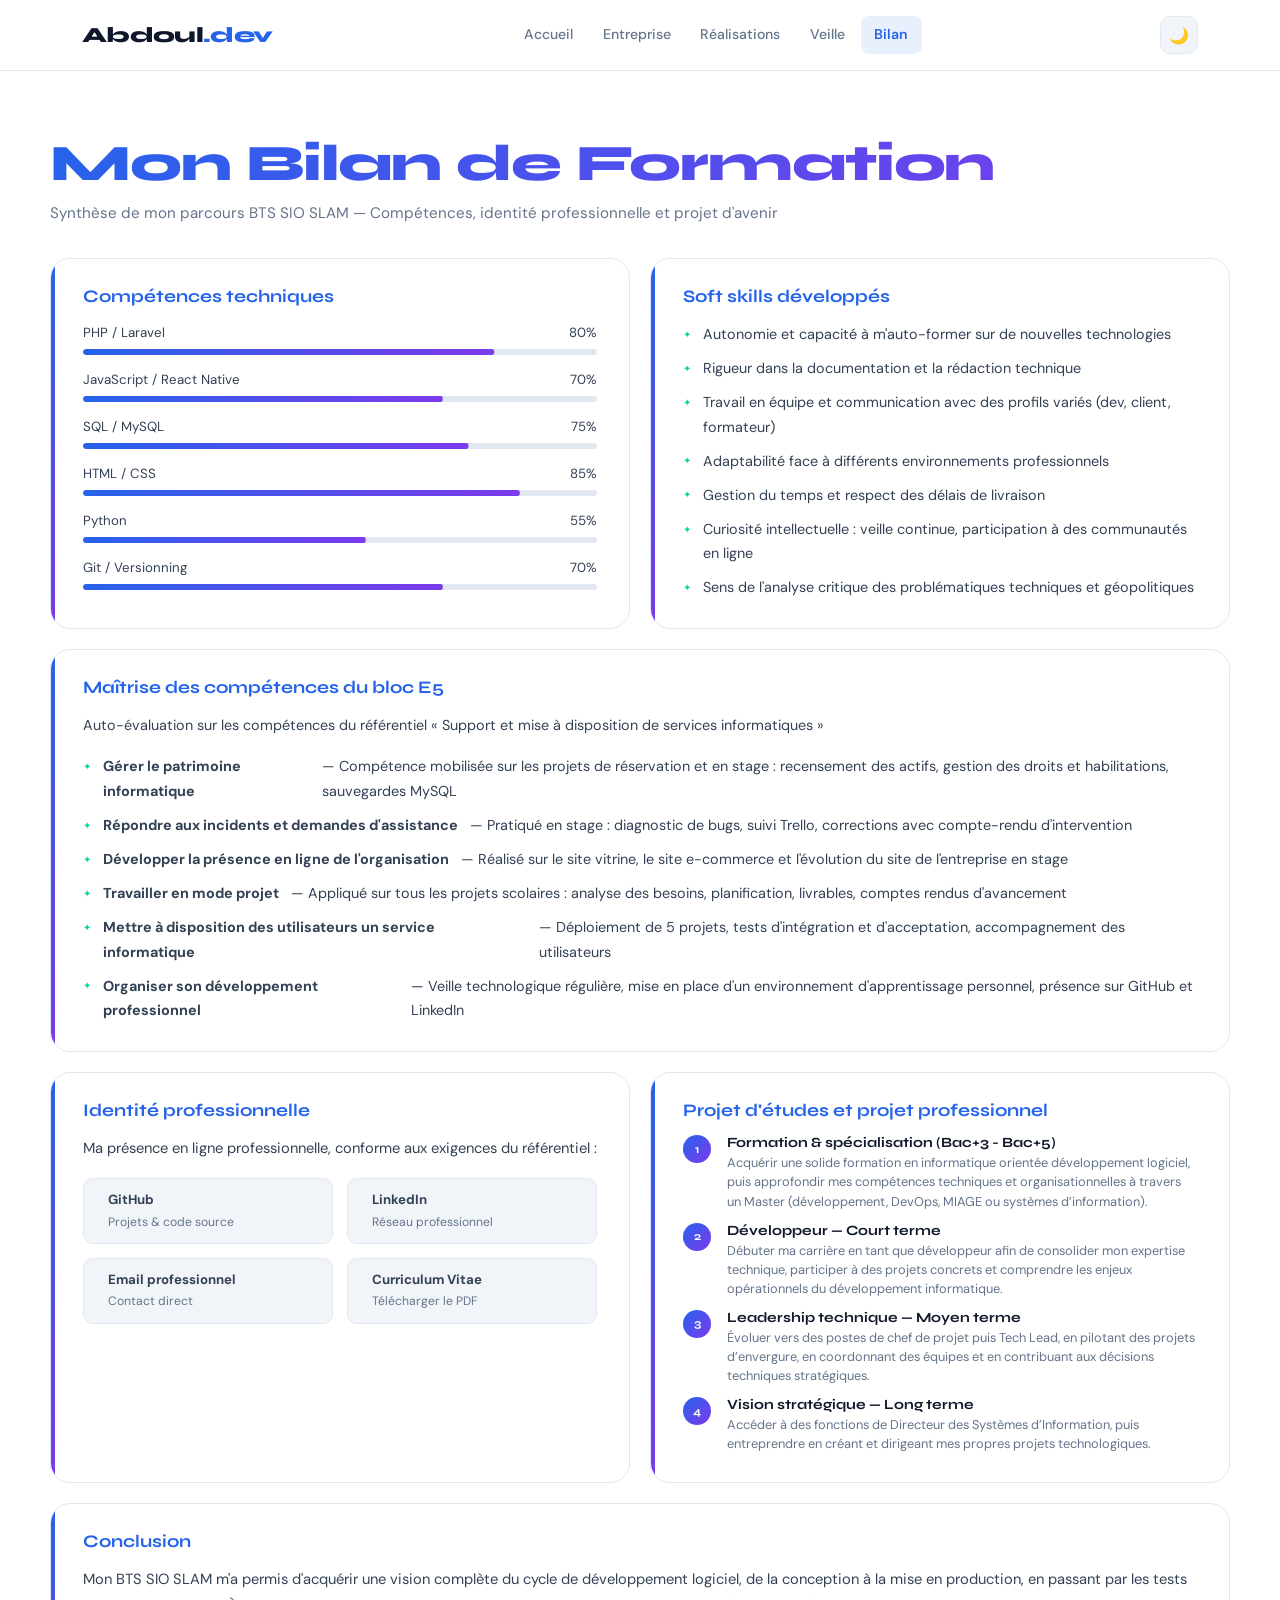
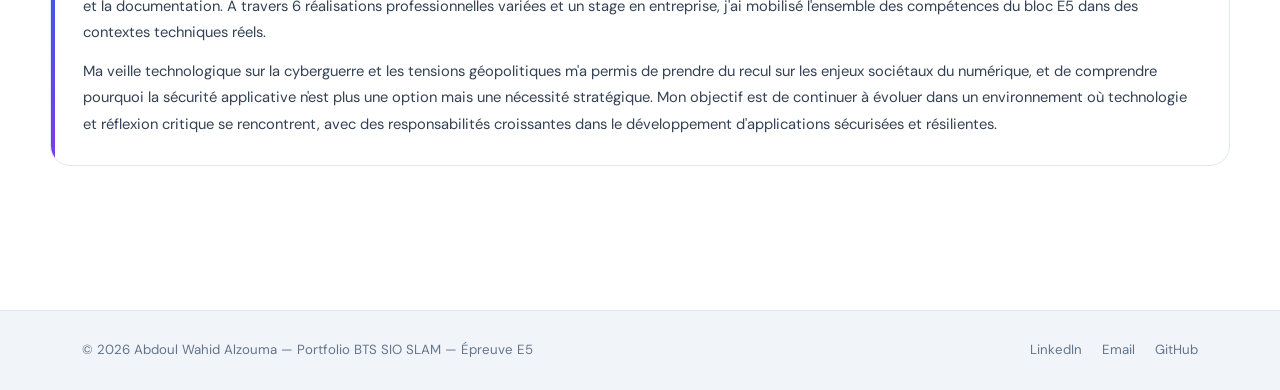
==== Bilan.html @ f98d8519 "ajout de l'index html" ====
<!DOCTYPE html>
<html lang="fr">
<head>
    <meta charset="UTF-8">
    <meta name="viewport" content="width=device-width, initial-scale=1.0">
    <title>Bilan — Portfolio BTS SIO SLAM</title>
    <link rel="stylesheet" href="style.css">
</head>
<body>
    <header class="navbar">
        <div class="container nav-inner">
            <a href="index.html" class="logo">Abdoul<span class="accent">.dev</span></a>
            <nav class="nav-links">
                <a href="index.html">Accueil</a>
                <a href="Entreprise.html">Entreprise</a>
                <a href="Réalisations.html">Réalisations</a>
                <a href="Veille.html">Veille</a>
                <a href="Bilan.html" class="active">Bilan</a>
            </nav>
            <div class="nav-right">
                <button class="mobile-menu-btn" aria-label="Menu" aria-expanded="false">☰</button>
                <button class="btn-icon" title="Basculer thème">🌙</button>
            </div>
        </div>
    </header>

    <main class="container bilan">
        <h1>Mon Bilan de Formation</h1>
        <p class="muted">Synthèse de mon parcours BTS SIO SLAM — Compétences, identité professionnelle et projet d'avenir</p>

        <div class="bilan-grid">

            <!-- Compétences techniques -->
            <div class="bilan-section">
                <h2>Compétences techniques</h2>
                <div class="skill-bars">
                    <div class="skill-item">
                        <div class="skill-label"><span>PHP / Laravel</span><span>80%</span></div>
                        <div class="skill-bar-track"><div class="skill-bar-fill" style="--target: 0.80"></div></div>
                    </div>
                    <div class="skill-item">
                        <div class="skill-label"><span>JavaScript / React Native</span><span>70%</span></div>
                        <div class="skill-bar-track"><div class="skill-bar-fill" style="--target: 0.70"></div></div>
                    </div>
                    <div class="skill-item">
                        <div class="skill-label"><span>SQL / MySQL</span><span>75%</span></div>
                        <div class="skill-bar-track"><div class="skill-bar-fill" style="--target: 0.75"></div></div>
                    </div>
                    <div class="skill-item">
                        <div class="skill-label"><span>HTML / CSS</span><span>85%</span></div>
                        <div class="skill-bar-track"><div class="skill-bar-fill" style="--target: 0.85"></div></div>
                    </div>
                    <div class="skill-item">
                        <div class="skill-label"><span>Python</span><span>55%</span></div>
                        <div class="skill-bar-track"><div class="skill-bar-fill" style="--target: 0.55"></div></div>
                    </div>
                    <div class="skill-item">
                        <div class="skill-label"><span>Git / Versionning</span><span>70%</span></div>
                        <div class="skill-bar-track"><div class="skill-bar-fill" style="--target: 0.70"></div></div>
                    </div>
                </div>
            </div>

            <!-- Soft skills -->
            <div class="bilan-section">
                <h2>Soft skills développés</h2>
                <ul>
                    <li>Autonomie et capacité à m'auto-former sur de nouvelles technologies</li>
                    <li>Rigueur dans la documentation et la rédaction technique</li>
                    <li>Travail en équipe et communication avec des profils variés (dev, client, formateur)</li>
                    <li>Adaptabilité face à différents environnements professionnels</li>
                    <li>Gestion du temps et respect des délais de livraison</li>
                    <li>Curiosité intellectuelle : veille continue, participation à des communautés en ligne</li>
                    <li>Sens de l'analyse critique des problématiques techniques et géopolitiques</li>
                </ul>
            </div>

            <!-- Compétences du bloc E5 -->
            <div class="bilan-section full-width">
                <h2>Maîtrise des compétences du bloc E5</h2>
                <p style="margin-bottom:1rem; font-size:0.9rem; color:var(--text-mid);">Auto-évaluation sur les compétences du référentiel « Support et mise à disposition de services informatiques »</p>
                <ul>
                    <li><strong>Gérer le patrimoine informatique</strong> — Compétence mobilisée sur les projets de réservation et en stage : recensement des actifs, gestion des droits et habilitations, sauvegardes MySQL</li>
                    <li><strong>Répondre aux incidents et demandes d'assistance</strong> — Pratiqué en stage : diagnostic de bugs, suivi Trello, corrections avec compte-rendu d'intervention</li>
                    <li><strong>Développer la présence en ligne de l'organisation</strong> — Réalisé sur le site vitrine, le site e-commerce et l'évolution du site de l'entreprise en stage</li>
                    <li><strong>Travailler en mode projet</strong> — Appliqué sur tous les projets scolaires : analyse des besoins, planification, livrables, comptes rendus d'avancement</li>
                    <li><strong>Mettre à disposition des utilisateurs un service informatique</strong> — Déploiement de 5 projets, tests d'intégration et d'acceptation, accompagnement des utilisateurs</li>
                    <li><strong>Organiser son développement professionnel</strong> — Veille technologique régulière, mise en place d'un environnement d'apprentissage personnel, présence sur GitHub et LinkedIn</li>
                </ul>
            </div>

            <!-- Identité professionnelle -->
            <div class="bilan-section">
                <h2>Identité professionnelle</h2>
                <p style="margin-bottom: 1rem;">Ma présence en ligne professionnelle, conforme aux exigences du référentiel :</p>
                <div class="identity-grid">
                    <a href="https://github.com/zourkaleynialzouma09-code" target="_blank" class="identity-item">
                        <span class="identity-icon"></span>
                        <div>
                            <strong>GitHub</strong>
                            <div style="font-size:0.76rem; color:var(--text-light);">Projets & code source</div>
                        </div>
                    </a>
                    <a href="https://linkedin.com/in/alzouma-zourkaleyni-9886a1342" target="_blank" class="identity-item">
                        <span class="identity-icon"></span>
                        <div>
                            <strong>LinkedIn</strong>
                            <div style="font-size:0.76rem; color:var(--text-light);">Réseau professionnel</div>
                        </div>
                    </a>
                    <a href="mailto:zourkaleynialzouma09@gmail.com" class="identity-item">
                        <span class="identity-icon"></span>
                        <div>
                            <strong>Email professionnel</strong>
                            <div style="font-size:0.76rem; color:var(--text-light);">Contact direct</div>
                        </div>
                    </a>
                    <a href="images/CV_AbdoulWahid_Alzouma.pdf" target="_blank" class="identity-item">
                        <span class="identity-icon"></span>
                        <div>
                            <strong>Curriculum Vitae</strong>
                            <div style="font-size:0.76rem; color:var(--text-light);">Télécharger le PDF</div>
                        </div>
                    </a>
                </div>
            </div>

            <!-- Projet professionnel -->
            <div class="bilan-section">
                <h2>Projet d'études et projet professionnel</h2>
                <div class="objectifs-timeline">
                    <div class="objectif-item">
                        <div class="objectif-num">1</div>
                        <div class="objectif-content">
                            <h4>Formation & spécialisation (Bac+3 - Bac+5)</h4>
                            <p>Acquérir une solide formation en informatique orientée développement logiciel, puis approfondir mes compétences techniques et organisationnelles à travers un Master (développement, DevOps, MIAGE ou systèmes d’information).</p>
                        </div>
                    </div>
                    <div class="objectif-item">
                        <div class="objectif-num">2</div>
                        <div class="objectif-content">
                            <h4>Développeur — Court terme</h4>
                            <p>Débuter ma carrière en tant que développeur afin de consolider mon expertise technique, participer à des projets concrets et comprendre les enjeux opérationnels du développement informatique.</p>
                        </div>
                    </div>
                    <div class="objectif-item">
                        <div class="objectif-num">3</div>
                        <div class="objectif-content">
                            <h4>Leadership technique — Moyen terme</h4>
                            <p>Évoluer vers des postes de chef de projet puis Tech Lead, en pilotant des projets d’envergure, en coordonnant des équipes et en contribuant aux décisions techniques stratégiques.</p>
                        </div>
                    </div>
                    <div class="objectif-item">
                        <div class="objectif-num">4</div>
                        <div class="objectif-content">
                            <h4>Vision stratégique — Long terme</h4>
                            <p>Accéder à des fonctions de Directeur des Systèmes d’Information, puis entreprendre en créant et dirigeant mes propres projets technologiques.</p>
                        </div>
                    </div>
                </div>
            </div>

            <!-- Conclusion -->
            <div class="bilan-section full-width">
                <h2>Conclusion</h2>
                <p>Mon BTS SIO SLAM m'a permis d'acquérir une vision complète du cycle de développement logiciel, de la conception à la mise en production, en passant par les tests et la documentation. À travers 6 réalisations professionnelles variées et un stage en entreprise, j'ai mobilisé l'ensemble des compétences du bloc E5 dans des contextes techniques réels.</p>
                <p style="margin-top: 0.75rem;">Ma veille technologique sur la cyberguerre et les tensions géopolitiques m'a permis de prendre du recul sur les enjeux sociétaux du numérique, et de comprendre pourquoi la sécurité applicative n'est plus une option mais une nécessité stratégique. Mon objectif est de continuer à évoluer dans un environnement où technologie et réflexion critique se rencontrent, avec des responsabilités croissantes dans le développement d'applications sécurisées et résilientes.</p>
            </div>
        </div>
    </main>

    <footer class="site-footer">
        <div class="container footer-grid">
            <div>
                <p>© 2026 Abdoul Wahid Alzouma — Portfolio BTS SIO SLAM — Épreuve E5</p>
            </div>
            <div class="footer-links">
                <a href="https://linkedin.com/in/alzouma-zourkaleyni-9886a1342" target="_blank">LinkedIn</a>
                <a href="mailto:zourkaleynialzouma09@gmail.com">Email</a>
                <a href="https://github.com/zourkaleynialzouma09-code" target="_blank">GitHub</a>
            </div>
        </div>
    </footer>

    <script src="script.js"></script>
</body>
</html>
---- style.css ----
/* ===== IMPORT FONTS ===== */
@import url('https://fonts.googleapis.com/css2?family=Syne:wght@400;600;700;800&family=DM+Sans:ital,opsz,wght@0,9..40,300;0,9..40,400;0,9..40,500;0,9..40,600;1,9..40,300&display=swap');

/* ===== VARIABLES & RESET ===== */
:root {
  --primary-color: #2563eb;
  --primary-dark: #1d4ed8;
  --secondary-color: #7c3aed;
  --accent-color: #06d6a0;
  --accent-warm: #f59e0b;
  --text-dark: #0f172a;
  --text-mid: #334155;
  --text-light: #64748b;
  --bg-white: #ffffff;
  --bg-light: #f8fafc;
  --surface-light: #f1f5f9;
  --surface-mid: #e2e8f0;
  --shadow: 0 4px 6px -1px rgba(0,0,0,0.08), 0 2px 4px -2px rgba(0,0,0,0.05);
  --shadow-lg: 0 20px 40px -8px rgba(0,0,0,0.12);
  --shadow-xl: 0 32px 60px -12px rgba(0,0,0,0.18);
  --radius: 12px;
  --radius-lg: 20px;
  --transition: all 0.35s cubic-bezier(0.4, 0, 0.2, 1);
  --font-display: 'Syne', sans-serif;
  --font-body: 'DM Sans', sans-serif;
}

[data-theme="dark"] {
  --primary-color: #60a5fa;
  --primary-dark: #3b82f6;
  --secondary-color: #a78bfa;
  --accent-color: #34d399;
  --accent-warm: #fbbf24;
  --text-dark: #f1f5f9;
  --text-mid: #cbd5e1;
  --text-light: #94a3b8;
  --bg-white: #080f1e;
  --bg-light: #0f172a;
  --surface-light: #1e293b;
  --surface-mid: #263348;
}

*, *::before, *::after { margin: 0; padding: 0; box-sizing: border-box; }
html { scroll-behavior: smooth; }

body {
  font-family: var(--font-body);
  line-height: 1.7;
  color: var(--text-dark);
  background-color: var(--bg-white);
  transition: background-color 0.4s ease, color 0.4s ease;
  overflow-x: hidden;
}

.container { max-width: 1180px; margin: 0 auto; padding: 0 2rem; }

/* ===== TYPOGRAPHY ===== */
h1, h2, h3, h4, h5, h6 {
  font-family: var(--font-display);
  font-weight: 700;
  line-height: 1.15;
  margin-bottom: 1rem;
  color: var(--text-dark);
}

h1 {
  font-size: clamp(2rem, 5vw, 3.2rem);
  font-weight: 800;
  background: linear-gradient(135deg, var(--primary-color) 0%, var(--secondary-color) 100%);
  -webkit-background-clip: text;
  -webkit-text-fill-color: transparent;
  background-clip: text;
  letter-spacing: -0.02em;
}

h2 { font-size: clamp(1.4rem, 3vw, 1.9rem); color: var(--text-dark); font-weight: 700; }
h3 { font-size: 1.2rem; font-weight: 600; }

.lead { font-size: 1.05rem; color: var(--text-mid); line-height: 1.8; font-weight: 300; }
.muted { color: var(--text-light); font-size: 0.95rem; }

/* ===== NAVIGATION ===== */
.navbar {
  border-bottom: 1px solid var(--surface-mid);
  position: sticky;
  top: 0;
  z-index: 1000;
  backdrop-filter: blur(14px);
  -webkit-backdrop-filter: blur(14px);
  background-color: rgba(255,255,255,0.88);
  transition: background-color 0.4s ease;
}

[data-theme="dark"] .navbar { background-color: rgba(8,15,30,0.9); }

.nav-inner {
  display: flex;
  justify-content: space-between;
  align-items: center;
  padding: 1rem 2rem;
  gap: 1.5rem;
}

.logo {
  font-family: var(--font-display);
  font-size: 1.35rem;
  font-weight: 800;
  text-decoration: none;
  color: var(--text-dark);
  letter-spacing: -0.03em;
  white-space: nowrap;
  flex-shrink: 0;
}
.logo .accent { color: var(--primary-color); }

.nav-links { display: flex; gap: 0.15rem; align-items: center; }

.nav-links a {
  text-decoration: none;
  color: var(--text-light);
  font-weight: 500;
  font-size: 0.88rem;
  padding: 0.45rem 0.85rem;
  border-radius: 8px;
  transition: var(--transition);
  white-space: nowrap;
}
.nav-links a:hover { color: var(--primary-color); background: var(--surface-light); }
.nav-links a.active {
  color: var(--primary-color);
  background: color-mix(in srgb, var(--primary-color) 10%, transparent);
  font-weight: 600;
}

.nav-right { display: flex; align-items: center; gap: 0.5rem; flex-shrink: 0; }

.btn-icon {
  background: var(--surface-light);
  border: 1px solid var(--surface-mid);
  border-radius: 10px;
  width: 38px; height: 38px;
  cursor: pointer;
  font-size: 1rem;
  transition: var(--transition);
  display: flex; align-items: center; justify-content: center;
}
.btn-icon:hover { background: var(--primary-color); border-color: var(--primary-color); transform: scale(1.05); }

.mobile-menu-btn {
  display: none;
  background: var(--surface-light);
  border: 1px solid var(--surface-mid);
  border-radius: 8px;
  width: 38px; height: 38px;
  cursor: pointer;
  font-size: 1.1rem;
  align-items: center; justify-content: center;
  transition: var(--transition);
}
.mobile-menu-btn:hover { background: var(--primary-color); color: white; border-color: var(--primary-color); }

/* ===== BUTTONS ===== */
.btn {
  display: inline-flex;
  align-items: center;
  gap: 0.5rem;
  padding: 0.7rem 1.5rem;
  border-radius: var(--radius);
  text-decoration: none;
  font-family: var(--font-display);
  font-weight: 600;
  font-size: 0.88rem;
  transition: var(--transition);
  border: 2px solid transparent;
  letter-spacing: 0.01em;
  position: relative;
  overflow: hidden;
}
.btn::before {
  content: '';
  position: absolute;
  top: 0; left: -100%;
  width: 100%; height: 100%;
  background: linear-gradient(90deg, transparent, rgba(255,255,255,0.15), transparent);
  transition: left 0.5s ease;
}
.btn:hover::before { left: 100%; }

.btn-primary {
  background: linear-gradient(135deg, var(--primary-color), var(--secondary-color));
  color: white;
  box-shadow: 0 4px 15px -3px color-mix(in srgb, var(--primary-color) 40%, transparent);
}
.btn-primary:hover { transform: translateY(-2px); box-shadow: 0 8px 25px -5px color-mix(in srgb, var(--primary-color) 50%, transparent); }

.btn-outline { background-color: transparent; color: var(--primary-color); border-color: var(--primary-color); }
.btn-outline:hover { background-color: var(--primary-color); color: white; transform: translateY(-2px); }

.link { color: var(--primary-color); text-decoration: none; font-weight: 500; transition: var(--transition); }
.link:hover { text-decoration: underline; text-underline-offset: 3px; }

/* ===== HERO ===== */
.hero {
  padding: 5rem 0 4rem;
  position: relative;
  overflow: hidden;
}
.hero::before {
  content: '';
  position: absolute;
  top: -40%; right: -20%;
  width: 700px; height: 700px;
  background: radial-gradient(circle, color-mix(in srgb, var(--primary-color) 8%, transparent) 0%, transparent 70%);
  pointer-events: none;
}

.hero-inner {
  display: grid;
  grid-template-columns: 1fr auto;
  gap: 4rem;
  align-items: center;
}

.hero-text h1 { margin-bottom: 0.3rem; }
.hero-text h1 .name { display: inline; }
.hero-text h2 { font-size: 1.1rem; font-weight: 400; color: var(--text-mid); margin-bottom: 1.25rem; }

.hero-ctas {
  display: flex;
  flex-wrap: wrap;
  gap: 0.75rem;
  margin: 1.75rem 0;
}

.quick-stats {
  list-style: none;
  display: flex;
  gap: 2rem;
  flex-wrap: wrap;
  margin-top: 1.5rem;
  padding-top: 1.5rem;
  border-top: 1px solid var(--surface-mid);
}
.quick-stats li { display: flex; flex-direction: column; gap: 0.15rem; }
.quick-stats li strong { font-family: var(--font-display); font-size: 0.78rem; text-transform: uppercase; letter-spacing: 0.07em; color: var(--primary-color); }
.quick-stats li span { font-size: 0.85rem; color: var(--text-mid); }

.hero-card {
  background: var(--bg-white);
  border: 1px solid var(--surface-mid);
  border-radius: var(--radius-lg);
  box-shadow: var(--shadow-lg);
  overflow: hidden;
  width: 260px;
  flex-shrink: 0;
  transition: var(--transition);
}
.hero-card:hover { transform: translateY(-4px); box-shadow: var(--shadow-xl); }
.profile { width: 100%; height: 300px; object-fit: cover; display: block; }
.card-body { padding: 1.3rem; }
.card-body h3 { font-size: 0.9rem; margin-bottom: 0.4rem; }
.card-body p { font-size: 0.82rem; color: var(--text-mid); line-height: 1.6; margin-bottom: 0.9rem; }
.card-links { display: flex; gap: 1rem; }

/* ===== PREVIEW ===== */
.preview { padding: 2.5rem 0 5rem; }
.preview-grid { display: grid; grid-template-columns: repeat(2, 1fr); gap: 1.25rem; }

.preview-card {
  background: var(--surface-light);
  border: 1px solid var(--surface-mid);
  border-radius: var(--radius);
  padding: 1.4rem;
  transition: var(--transition);
}
.preview-card:hover { border-color: var(--primary-color); transform: translateY(-3px); box-shadow: var(--shadow); }
.preview-card h4 { font-size: 0.82rem; text-transform: uppercase; letter-spacing: 0.07em; color: var(--primary-color); margin-bottom: 0.5rem; font-family: var(--font-display); }
.preview-card p { font-size: 0.88rem; color: var(--text-light); }

/* ===== PROJECTS ===== */
.projects { padding: 4rem 0; }
.projects > h1 { margin-bottom: 0.4rem; }

.projects-grid {
  display: grid;
  grid-template-columns: repeat(auto-fill, minmax(330px, 1fr));
  gap: 1.75rem;
  margin-top: 2.5rem;
}

.project {
  background: var(--bg-white);
  border-radius: var(--radius-lg);
  box-shadow: var(--shadow);
  border: 1px solid var(--surface-mid);
  overflow: hidden;
  transition: var(--transition);
  cursor: pointer;
}
.project:hover { transform: translateY(-6px); box-shadow: var(--shadow-xl); border-color: transparent; }

.project-header { position: relative; overflow: hidden; }
.project-thumb { width: 100%; height: 195px; object-fit: cover; transition: transform 0.5s ease; display: block; }
.project:hover .project-thumb { transform: scale(1.06); }

.project-meta { position: absolute; top: 0.9rem; right: 0.9rem; display: flex; flex-direction: column; gap: 0.35rem; }
.meta-item {
  background: rgba(8,15,30,0.75);
  color: white;
  padding: 0.3rem 0.65rem;
  border-radius: 20px;
  font-size: 0.76rem;
  backdrop-filter: blur(8px);
  display: flex; align-items: center; gap: 0.3rem;
}

.project-body { padding: 1.4rem; }
.project-body h3 { font-size: 1.05rem; margin-bottom: 0.6rem; }

.project-objective {
  background: var(--surface-light);
  padding: 0.85rem 1rem;
  border-radius: var(--radius);
  margin: 0.6rem 0;
  border-left: 3px solid var(--accent-color);
  font-size: 0.86rem;
  line-height: 1.6;
}
.project-objective strong { color: var(--accent-color); }

.project-competences {
  margin: 0.6rem 0;
  padding: 0.75rem 1rem;
  background: color-mix(in srgb, var(--secondary-color) 6%, transparent);
  border: 1px solid color-mix(in srgb, var(--secondary-color) 20%, transparent);
  border-radius: var(--radius);
  font-size: 0.8rem;
}
.project-competences strong { color: var(--secondary-color); font-size: 0.72rem; text-transform: uppercase; letter-spacing: 0.06em; display: block; margin-bottom: 0.35rem; }
.project-competences span { color: var(--text-mid); }

.project-summary { max-height: 0; opacity: 0; overflow: hidden; transition: max-height 0.4s ease, opacity 0.3s ease, margin 0.3s ease; }
.project-summary.active { max-height: 800px; opacity: 1; margin: 0.75rem 0; color: var(--text-mid); line-height: 1.7; font-size: 0.88rem; }

.project-tags { color: var(--primary-color); font-weight: 500; margin: 0.75rem 0; font-size: 0.85rem; }

.project-actions { display: flex; gap: 0.75rem; align-items: center; flex-wrap: wrap; margin-top: 0.9rem; }

.btn-more {
  background: transparent;
  border: 1.5px solid var(--surface-mid);
  color: var(--text-light);
  padding: 0.4rem 0.9rem;
  border-radius: 8px;
  cursor: pointer;
  transition: var(--transition);
  margin-left: auto;
  font-size: 0.8rem;
  display: flex; align-items: center; gap: 0.35rem;
  font-family: var(--font-body);
}
.btn-more:hover { border-color: var(--primary-color); color: var(--primary-color); }
.btn-more .fa-chevron-down { transition: transform 0.3s ease; }
.btn-more.open .fa-chevron-down { transform: rotate(180deg); }

/* ===== STATS ===== */
.projects-stats { padding: 2rem 0 4rem; text-align: center; }
.stats-grid { display: grid; grid-template-columns: repeat(4, 1fr); gap: 1.25rem; margin-top: 2rem; }

.stat-card {
  background: var(--bg-white);
  border: 1px solid var(--surface-mid);
  border-radius: var(--radius-lg);
  padding: 2rem 1rem;
  transition: var(--transition);
}
.stat-card:hover { border-color: var(--primary-color); transform: translateY(-4px); box-shadow: var(--shadow-lg); }

.stat-number {
  font-family: var(--font-display);
  font-size: 2.6rem;
  font-weight: 800;
  background: linear-gradient(135deg, var(--primary-color), var(--secondary-color));
  -webkit-background-clip: text;
  -webkit-text-fill-color: transparent;
  background-clip: text;
  line-height: 1;
  margin-bottom: 0.4rem;
}
.stat-label { font-size: 0.82rem; color: var(--text-light); font-weight: 500; }

/* ===== COMPETENCES TABLE ===== */
.competences-tableau {
  background: var(--bg-white);
  border: 1px solid var(--surface-mid);
  border-radius: var(--radius-lg);
  padding: 2rem;
  margin: 2.5rem 0;
  overflow-x: auto;
}
.competences-tableau h2 { margin-bottom: 0.5rem; }
.competences-tableau > p { color: var(--text-light); font-size: 0.88rem; margin-bottom: 1.5rem; }

.tableau-synthese {
  width: 100%;
  border-collapse: collapse;
  font-size: 0.83rem;
}
.tableau-synthese th {
  background: linear-gradient(135deg, var(--primary-color), var(--secondary-color));
  color: white;
  padding: 0.75rem 1rem;
  text-align: left;
  font-family: var(--font-display);
  font-weight: 600;
  font-size: 0.78rem;
  letter-spacing: 0.04em;
  white-space: nowrap;
}
.tableau-synthese th:first-child { border-radius: 8px 0 0 8px; }
.tableau-synthese th:last-child { border-radius: 0 8px 8px 0; }
.tableau-synthese td {
  padding: 0.75rem 1rem;
  border-bottom: 1px solid var(--surface-mid);
  color: var(--text-mid);
  vertical-align: top;
  line-height: 1.5;
}
.tableau-synthese tr:last-child td { border-bottom: none; }
.tableau-synthese tr:hover td { background: var(--surface-light); }
.tableau-synthese .projet-title { font-weight: 600; color: var(--text-dark); font-size: 0.85rem; }
.tableau-synthese .comp-badge {
  display: inline-block;
  background: color-mix(in srgb, var(--primary-color) 10%, transparent);
  color: var(--primary-color);
  border: 1px solid color-mix(in srgb, var(--primary-color) 25%, transparent);
  padding: 0.1rem 0.45rem;
  border-radius: 5px;
  font-size: 0.71rem;
  font-weight: 600;
  margin: 0.1rem;
  white-space: nowrap;
}
.tableau-synthese .periode { color: var(--text-light); font-size: 0.78rem; white-space: nowrap; }
.tableau-synthese .check { color: var(--accent-color); font-weight: 700; }

/* ===== COMPANY ===== */
.company { padding: 4rem 0; }
.company > h1 { margin-bottom: 0.4rem; }

.company-grid { display: grid; grid-template-columns: 2fr 1fr; gap: 2.5rem; margin-top: 2.5rem; }
.company-aside { display: flex; flex-direction: column; gap: 1.25rem; }

.card {
  background: var(--surface-light);
  padding: 1.4rem;
  border-radius: var(--radius);
  border: 1px solid var(--surface-mid);
  transition: var(--transition);
}
.card:hover { border-color: var(--primary-color); box-shadow: var(--shadow); }
.card h4 {
  font-family: var(--font-display);
  font-size: 0.78rem;
  text-transform: uppercase;
  letter-spacing: 0.09em;
  color: var(--primary-color);
  margin-bottom: 0.6rem;
}
.card p { font-size: 0.88rem; color: var(--text-mid); line-height: 1.6; }

.company-section { margin-bottom: 2rem; }
.company-section h3 {
  color: var(--primary-color);
  font-size: 0.85rem;
  text-transform: uppercase;
  letter-spacing: 0.07em;
  margin-bottom: 1rem;
  padding-bottom: 0.5rem;
  border-bottom: 2px solid var(--surface-mid);
  font-family: var(--font-display);
}
.company-section p { color: var(--text-mid); font-size: 0.92rem; line-height: 1.8; }
.company-section ul { list-style: none; display: flex; flex-direction: column; gap: 0.6rem; }
.company-section ul li {
  color: var(--text-mid);
  font-size: 0.9rem;
  display: flex; align-items: flex-start; gap: 0.75rem;
  line-height: 1.6;
}
.company-section ul li::before { content: '→'; color: var(--primary-color); font-weight: 700; flex-shrink: 0; }

.timeline { margin-top: 2.5rem; padding-top: 2rem; border-top: 1px solid var(--surface-mid); }
.timeline h3 { margin-bottom: 1.5rem; }

.timeline-steps { display: flex; flex-direction: column; gap: 0; position: relative; }
.timeline-step { display: flex; gap: 1.25rem; position: relative; }
.timeline-step:not(:last-child)::after {
  content: '';
  position: absolute;
  left: 19px; top: 40px; bottom: -1rem;
  width: 2px;
  background: linear-gradient(180deg, var(--primary-color), var(--surface-mid));
}
.step-num {
  width: 40px; height: 40px;
  background: linear-gradient(135deg, var(--primary-color), var(--secondary-color));
  border-radius: 50%;
  display: flex; align-items: center; justify-content: center;
  color: white;
  font-family: var(--font-display);
  font-weight: 700;
  font-size: 0.85rem;
  flex-shrink: 0;
}
.step-content { padding: 0.4rem 0 2rem; }
.step-content h4 { font-size: 0.92rem; margin-bottom: 0.2rem; }
.step-content p { font-size: 0.82rem; color: var(--text-light); }

/* ===== BILAN ===== */
.bilan { padding: 4rem 0; }
.bilan > h1 { margin-bottom: 0.4rem; }

.bilan-grid {
  display: grid;
  grid-template-columns: 1fr 1fr;
  gap: 1.25rem;
  margin-top: 2rem;
}

.bilan-section {
  background: var(--bg-white);
  border: 1px solid var(--surface-mid);
  padding: 1.75rem 2rem;
  border-radius: var(--radius-lg);
  transition: var(--transition);
  position: relative;
  overflow: hidden;
}
.bilan-section.full-width { grid-column: 1 / -1; }
.bilan-section::before {
  content: '';
  position: absolute;
  top: 0; left: 0;
  width: 4px; height: 100%;
  background: linear-gradient(180deg, var(--primary-color), var(--secondary-color));
}
.bilan-section:hover { box-shadow: var(--shadow-lg); transform: translateX(4px); border-color: transparent; }
.bilan-section h2 { font-size: 1.1rem; margin-bottom: 0.9rem; color: var(--primary-color); }
.bilan-section ul { list-style: none; display: flex; flex-direction: column; gap: 0.6rem; }
.bilan-section ul li {
  color: var(--text-mid);
  font-size: 0.9rem;
  display: flex; align-items: flex-start; gap: 0.75rem;
}
.bilan-section ul li::before { content: '✦'; color: var(--accent-color); font-size: 0.65rem; flex-shrink: 0; margin-top: 0.35em; }
.bilan-section p { color: var(--text-mid); line-height: 1.8; font-size: 0.92rem; }

/* skill bars */
.skill-bars { display: flex; flex-direction: column; gap: 0.85rem; margin-top: 0.5rem; }
.skill-item { display: flex; flex-direction: column; gap: 0.3rem; }
.skill-label { display: flex; justify-content: space-between; font-size: 0.83rem; color: var(--text-mid); }
.skill-bar-track { background: var(--surface-mid); height: 6px; border-radius: 4px; overflow: hidden; }
.skill-bar-fill {
  height: 100%;
  border-radius: 4px;
  background: linear-gradient(90deg, var(--primary-color), var(--secondary-color));
  transform: scaleX(0);
  transform-origin: left;
  transition: transform 1s cubic-bezier(0.4,0,0.2,1);
}
.skill-bar-fill.animate { transform: scaleX(1); }

/* identity professionnelle */
.identity-grid { display: grid; grid-template-columns: 1fr 1fr; gap: 0.85rem; margin-top: 0.5rem; }
.identity-item {
  display: flex; align-items: center; gap: 0.65rem;
  background: var(--surface-light);
  padding: 0.65rem 0.85rem;
  border-radius: 10px;
  font-size: 0.83rem;
  color: var(--text-mid);
  text-decoration: none;
  transition: var(--transition);
  border: 1px solid var(--surface-mid);
}
.identity-item:hover { border-color: var(--primary-color); color: var(--primary-color); }
.identity-icon { font-size: 1.1rem; }

/* objectifs professionnel */
.objectifs-timeline { display: flex; flex-direction: column; gap: 0.75rem; margin-top: 0.5rem; }
.objectif-item {
  display: flex; gap: 1rem; align-items: flex-start;
}
.objectif-num {
  width: 28px; height: 28px; flex-shrink: 0;
  background: linear-gradient(135deg, var(--primary-color), var(--secondary-color));
  border-radius: 50%;
  display: flex; align-items: center; justify-content: center;
  font-family: var(--font-display);
  font-weight: 700;
  color: white;
  font-size: 0.72rem;
}
.objectif-content h4 { font-size: 0.88rem; margin-bottom: 0.1rem; }
.objectif-content p { font-size: 0.8rem; color: var(--text-light); line-height: 1.5; }

/* ===== VEILLE ===== */
.veille { padding: 4rem 0; }
.veille-intro { margin-bottom: 2.5rem; }
.veille-intro h1 { margin-bottom: 0.4rem; }

.veille-description {
  background: var(--surface-light);
  border: 1px solid var(--surface-mid);
  padding: 1.4rem;
  border-radius: var(--radius);
  margin-top: 1.5rem;
  border-left: 4px solid var(--primary-color);
}
.veille-description h2 { font-size: 0.82rem; text-transform: uppercase; letter-spacing: 0.07em; color: var(--primary-color); margin-bottom: 0.6rem; }
.veille-description p { color: var(--text-mid); font-size: 0.92rem; line-height: 1.7; }

.veille-filters { margin-bottom: 2rem; }
.veille-filters h3 { font-size: 0.8rem; text-transform: uppercase; letter-spacing: 0.08em; color: var(--text-light); margin-bottom: 0.85rem; }

.filter-buttons { display: flex; gap: 0.4rem; flex-wrap: wrap; }
.filter-btn {
  padding: 0.4rem 0.9rem;
  border: 1.5px solid var(--surface-mid);
  background: transparent;
  color: var(--text-mid);
  border-radius: 20px;
  cursor: pointer;
  font-size: 0.82rem;
  font-family: var(--font-body);
  font-weight: 500;
  transition: var(--transition);
}
.filter-btn:hover { border-color: var(--primary-color); color: var(--primary-color); }
.filter-btn.active { background: var(--primary-color); border-color: var(--primary-color); color: white; }

.articles-grid {
  display: grid;
  grid-template-columns: repeat(auto-fill, minmax(300px, 1fr));
  gap: 1.25rem;
  margin-bottom: 3rem;
}

.article-card {
  background: var(--bg-white);
  border: 1px solid var(--surface-mid);
  border-radius: var(--radius-lg);
  overflow: hidden;
  display: flex; flex-direction: column;
  transition: var(--transition);
}
.article-card:hover { transform: translateY(-4px); box-shadow: var(--shadow-lg); border-color: transparent; }
.article-card.template { opacity: 0.5; border-style: dashed; }

.article-header {
  display: flex; justify-content: space-between; align-items: center;
  padding: 0.8rem 1.1rem;
  background: var(--surface-light);
  border-bottom: 1px solid var(--surface-mid);
}
.article-category {
  font-size: 0.72rem; font-weight: 700; text-transform: uppercase; letter-spacing: 0.08em;
  color: var(--primary-color);
  background: color-mix(in srgb, var(--primary-color) 10%, transparent);
  padding: 0.18rem 0.55rem;
  border-radius: 6px;
}
.article-date { font-size: 0.78rem; color: var(--text-light); }

.article-body { padding: 1.1rem; flex: 1; }
.article-title { font-size: 0.96rem; margin-bottom: 0.35rem; line-height: 1.4; }
.article-source { font-size: 0.78rem; color: var(--text-light); margin-bottom: 0.65rem; font-style: italic; }
.article-summary { font-size: 0.86rem; color: var(--text-mid); line-height: 1.7; margin-bottom: 0.85rem; }

.article-rating { display: flex; align-items: center; gap: 0.5rem; }
.rating-label { font-size: 0.76rem; color: var(--text-light); }
.rating-stars { display: flex; align-items: center; gap: 0.15rem; }
.star { color: var(--surface-mid); font-size: 0.88rem; }
.star.filled { color: var(--accent-warm); }
.rating-value { font-size: 0.76rem; color: var(--text-light); margin-left: 0.2rem; }

.article-footer { padding: 0.85rem 1.1rem; border-top: 1px solid var(--surface-mid); }

.veille-synthesis {
  background: var(--surface-light);
  border: 1px solid var(--surface-mid);
  border-radius: var(--radius-lg);
  padding: 2rem;
  margin-bottom: 2rem;
}
.veille-synthesis h2 { margin-bottom: 1.25rem; }
.synthesis-content { display: grid; grid-template-columns: 1fr 1fr; gap: 2rem; }
.key-findings h3, .implications h3 { font-size: 0.95rem; color: var(--primary-color); margin-bottom: 0.9rem; }
.key-findings ul, .implications ul { list-style: none; display: flex; flex-direction: column; gap: 0.65rem; }
.key-findings ul li, .implications ul li {
  font-size: 0.88rem; color: var(--text-mid);
  display: flex; gap: 0.65rem; align-items: flex-start; line-height: 1.6;
}
.key-findings ul li::before { content: '●'; color: var(--primary-color); font-size: 0.45rem; flex-shrink: 0; margin-top: 0.55em; }
.implications ul li::before { content: '●'; color: var(--accent-color); font-size: 0.45rem; flex-shrink: 0; margin-top: 0.55em; }

/* ===== NOTICE BTS SIO ===== */
.bts-notice {
  background: color-mix(in srgb, var(--accent-color) 8%, transparent);
  border: 1px solid color-mix(in srgb, var(--accent-color) 30%, transparent);
  border-radius: var(--radius);
  padding: 1rem 1.25rem;
  margin-bottom: 2rem;
  font-size: 0.85rem;
  color: var(--text-mid);
  display: flex; align-items: flex-start; gap: 0.75rem;
}
.bts-notice .notice-icon { font-size: 1.1rem; flex-shrink: 0; margin-top: 0.05rem; }

/* ===== FOOTER ===== */
.site-footer {
  background: var(--surface-light);
  border-top: 1px solid var(--surface-mid);
  padding: 1.75rem 0;
  margin-top: 5rem;
}
.footer-grid { display: flex; justify-content: space-between; align-items: center; flex-wrap: wrap; gap: 1rem; }
.footer-grid p { font-size: 0.83rem; color: var(--text-light); }
.footer-links { display: flex; gap: 1.25rem; }
.footer-links a { color: var(--text-light); text-decoration: none; font-size: 0.83rem; transition: var(--transition); }
.footer-links a:hover { color: var(--primary-color); }

/* ===== SCROLL ANIMATIONS ===== */
.fade-in {
  opacity: 0;
  transform: translateY(24px);
  transition: opacity 0.6s cubic-bezier(0.4,0,0.2,1), transform 0.6s cubic-bezier(0.4,0,0.2,1);
}
.fade-in.animate-in { opacity: 1; transform: translateY(0); }

/* ===== RESPONSIVE ===== */
@media (max-width: 900px) {
  .stats-grid { grid-template-columns: repeat(2, 1fr); }
  .synthesis-content { grid-template-columns: 1fr; gap: 1.5rem; }
  .bilan-grid { grid-template-columns: 1fr; }
}

@media (max-width: 768px) {
  .container { padding: 0 1.25rem; }
  
  .nav-inner { padding: 0.85rem 1.25rem; flex-wrap: wrap; }
  
  .nav-links {
    display: none;
    width: 100%;
    flex-direction: column;
    gap: 0.2rem;
    padding: 0.5rem 0;
    border-top: 1px solid var(--surface-mid);
    order: 3;
  }
  .nav-links.show { display: flex; }
  .nav-links a { padding: 0.6rem 0.75rem; }
  
  .mobile-menu-btn { display: flex; }
  
  .hero { padding: 3rem 0; }
  .hero-inner { grid-template-columns: 1fr; gap: 2rem; text-align: center; }
  .hero-ctas { justify-content: center; }
  .quick-stats { justify-content: center; }
  .hero-card { max-width: 360px; margin: 0 auto; }

  .company-grid { grid-template-columns: 1fr; }
  .projects-grid { grid-template-columns: 1fr; }
  .articles-grid { grid-template-columns: 1fr; }
  .stats-grid { grid-template-columns: repeat(2, 1fr); }
  .footer-grid { flex-direction: column; text-align: center; }
  .identity-grid { grid-template-columns: 1fr; }
  
  .project-meta {
    position: static;
    flex-direction: row;
    flex-wrap: wrap;
    padding: 0.6rem 1rem 0;
    gap: 0.35rem;
  }
  .meta-item { background: var(--surface-light); color: var(--text-mid); }
  
  .tableau-synthese { font-size: 0.75rem; }
}

@media (max-width: 480px) {
  h1 { font-size: 1.9rem; }
  .hero-ctas { flex-direction: column; align-items: stretch; }
  .btn { justify-content: center; text-align: center; }
  .project-actions { flex-direction: column; align-items: stretch; }
  .btn-more { margin-left: 0; justify-content: center; }
  .stats-grid { gap: 0.85rem; }
  .stat-number { font-size: 2.2rem; }
  .bilan-section.full-width { grid-column: auto; }
}

/* Spinner */
@keyframes spin { 0% { transform: rotate(0deg); } 100% { transform: rotate(360deg); } }
.loading { position: relative; pointer-events: none; }
.loading::after {
  content: '';
  position: absolute;
  top: 50%; left: 50%;
  width: 20px; height: 20px;
  margin: -10px 0 0 -10px;
  border: 2px solid transparent;
  border-top: 2px solid currentColor;
  border-radius: 50%;
  animation: spin 1s linear infinite;
}

/* ===== PROJET — éléments détaillés ===== */
.project-short-desc {
  font-size: 0.88rem;
  color: var(--text-mid);
  line-height: 1.65;
  margin: 0.5rem 0 0.75rem;
}

.project-detail-grid {
  display: grid;
  grid-template-columns: 1fr 1fr;
  gap: 0.75 rem;
  margin: 2 rem 0;
}

.detail-item {
  background: var(--surface-light);
  border: 1px solid var(--surface-mid);
  border-radius: var(--radius);
  padding: 1.50 rem 1.045 rem;
  display: flex;
  flex-direction: column;
  gap: 1 rem;
}

.detail-label {
  font-size: 0.72rem;
  font-weight: 700;
  text-transform: uppercase;
  letter-spacing: 0.06em;
  color: var(--primary-color);
  font-family: var(--font-display);
}

.detail-value {
  font-size: 0.82rem;
  color: var(--text-mid);
  line-height: 1.45;
}

.project-bilan {
  background: color-mix(in srgb, var(--accent-color) 7%, transparent);
  border: 1px solid color-mix(in srgb, var(--accent-color) 25%, transparent);
  border-radius: var(--radius);
  padding: 0.8rem 1rem;
  font-size: 0.84rem;
  color: var(--text-mid);
  line-height: 1.65;
  margin-top: 0.75rem;
}

.project-bilan strong {
  color: var(--accent-color);
}

@media (max-width: 480px) {
  .project-detail-grid { grid-template-columns: 1fr; }
}

/* ===== STAGES (Entreprise.html) ===== */
.stages-intro {
    padding: 3.5rem 0 1rem;
}
.stages-intro h1 { margin-bottom: 0.4rem; }

/* Sélecteur de stage */
.stage-tabs {
    display: flex;
    gap: 0.75rem;
    margin: 2rem 0 2.5rem;
    flex-wrap: wrap;
}

.stage-tab {
    display: flex;
    align-items: center;
    gap: 0.75rem;
    padding: 0.85rem 1.4rem;
    border-radius: var(--radius-lg);
    border: 2px solid var(--surface-mid);
    background: var(--bg-white);
    cursor: pointer;
    transition: var(--transition);
    font-family: var(--font-body);
    text-align: left;
    flex: 1;
    min-width: 240px;
}
.stage-tab:hover {
    border-color: var(--primary-color);
    box-shadow: var(--shadow);
}
.stage-tab.active {
    border-color: var(--primary-color);
    background: color-mix(in srgb, var(--primary-color) 5%, var(--bg-white));
    box-shadow: var(--shadow-lg);
}
.stage-tab-logo {
    width: 44px; height: 44px;
    border-radius: 10px;
    display: flex; align-items: center; justify-content: center;
    font-size: 1.3rem;
    flex-shrink: 0;
}
.tab-fmatik .stage-tab-logo { background: color-mix(in srgb, #2563eb 12%, transparent); }
.tab-arkiweb .stage-tab-logo { background: color-mix(in srgb, #7c3aed 12%, transparent); }
.stage-tab-info { display: flex; flex-direction: column; gap: 0.1rem; }
.stage-tab-name {
    font-family: var(--font-display);
    font-weight: 700;
    font-size: 0.9rem;
    color: var(--text-dark);
}
.stage-tab-sub { font-size: 0.77rem; color: var(--text-light); }
.stage-tab-badge {
    margin-left: auto;
    font-size: 0.68rem;
    font-weight: 700;
    padding: 0.2rem 0.55rem;
    border-radius: 20px;
    white-space: nowrap;
    flex-shrink: 0;
}
.badge-recent {
    background: color-mix(in srgb, var(--accent-color) 15%, transparent);
    color: var(--accent-color);
    border: 1px solid color-mix(in srgb, var(--accent-color) 30%, transparent);
}
.badge-first {
    background: color-mix(in srgb, var(--accent-warm) 15%, transparent);
    color: var(--accent-warm);
    border: 1px solid color-mix(in srgb, var(--accent-warm) 30%, transparent);
}

/* Panels de stage */
.stage-panel { display: none; }
.stage-panel.active { display: block; }

/* Header de chaque stage */
.stage-hero {
    background: var(--surface-light);
    border: 1px solid var(--surface-mid);
    border-radius: var(--radius-lg);
    padding: 2rem 2.5rem;
    margin-bottom: 2rem;
    display: grid;
    grid-template-columns: 1fr auto;
    gap: 2rem;
    align-items: start;
}
.stage-hero-title {
    font-family: var(--font-display);
    font-size: clamp(1.3rem, 3vw, 1.7rem);
    font-weight: 800;
    background: linear-gradient(135deg, var(--primary-color) 0%, var(--secondary-color) 100%);
    -webkit-background-clip: text;
    -webkit-text-fill-color: transparent;
    background-clip: text;
    margin-bottom: 0.3rem;
}
.stage-hero-sub { color: var(--text-mid); font-size: 0.92rem; margin-bottom: 1rem; }
.stage-meta-chips { display: flex; flex-wrap: wrap; gap: 0.5rem; }
.meta-chip {
    display: inline-flex; align-items: center; gap: 0.35rem;
    background: var(--bg-white);
    border: 1px solid var(--surface-mid);
    padding: 0.3rem 0.75rem;
    border-radius: 20px;
    font-size: 0.78rem;
    color: var(--text-mid);
    font-weight: 500;
}
.meta-chip .chip-icon { font-size: 0.85rem; }
.stage-hero-aside { display: flex; flex-direction: column; gap: 0.75rem; min-width: 180px; }
.stage-kpi {
    background: var(--bg-white);
    border: 1px solid var(--surface-mid);
    border-radius: var(--radius);
    padding: 0.9rem 1.1rem;
    text-align: center;
}
.stage-kpi-value {
    font-family: var(--font-display);
    font-size: 1.6rem;
    font-weight: 800;
    background: linear-gradient(135deg, var(--primary-color), var(--secondary-color));
    -webkit-background-clip: text;
    -webkit-text-fill-color: transparent;
    background-clip: text;
    line-height: 1;
    margin-bottom: 0.2rem;
}
.stage-kpi-label { font-size: 0.72rem; color: var(--text-light); font-weight: 500; }

/* Corps du stage */
.stage-body {
    display: grid;
    grid-template-columns: 2fr 1fr;
    gap: 2rem;
    margin-bottom: 2rem;
}

.stage-section { margin-bottom: 1.75rem; }
.stage-section h3 {
    font-size: 0.8rem;
    text-transform: uppercase;
    letter-spacing: 0.08em;
    color: var(--primary-color);
    margin-bottom: 0.9rem;
    padding-bottom: 0.5rem;
    border-bottom: 2px solid var(--surface-mid);
    font-family: var(--font-display);
}
.stage-section p {
    color: var(--text-mid);
    font-size: 0.92rem;
    line-height: 1.8;
}
.stage-section ul {
    list-style: none;
    display: flex;
    flex-direction: column;
    gap: 0.6rem;
}
.stage-section ul li {
    color: var(--text-mid);
    font-size: 0.9rem;
    display: flex;
    align-items: flex-start;
    gap: 0.75rem;
    line-height: 1.6;
}
.stage-section ul li::before {
    content: '→';
    color: var(--primary-color);
    font-weight: 700;
    flex-shrink: 0;
}

/* Compétences E5 */
.competences-e5 { display: flex; flex-direction: column; gap: 0.75rem; }
.comp-e5-item {
    background: var(--bg-white);
    border: 1px solid var(--surface-mid);
    border-radius: var(--radius);
    padding: 0.85rem 1rem;
    transition: var(--transition);
}
.comp-e5-item:hover { border-color: var(--primary-color); box-shadow: var(--shadow); }
.comp-e5-name {
    font-size: 0.82rem;
    font-weight: 700;
    color: var(--text-dark);
    margin-bottom: 0.25rem;
    font-family: var(--font-display);
}
.comp-e5-desc { font-size: 0.78rem; color: var(--text-light); line-height: 1.5; }

/* Stack technique */
.tech-stack { display: flex; flex-wrap: wrap; gap: 0.5rem; margin-top: 0.25rem; }
.tech-pill {
    background: color-mix(in srgb, var(--primary-color) 8%, transparent);
    color: var(--primary-color);
    border: 1px solid color-mix(in srgb, var(--primary-color) 20%, transparent);
    padding: 0.25rem 0.7rem;
    border-radius: 20px;
    font-size: 0.78rem;
    font-weight: 600;
    font-family: var(--font-display);
}

/* Aside cards */
.stage-aside { display: flex; flex-direction: column; gap: 1rem; }

/* Timeline */
.stage-timeline { margin-bottom: 2rem; }
.stage-timeline h3 {
    font-size: 0.8rem;
    text-transform: uppercase;
    letter-spacing: 0.08em;
    color: var(--primary-color);
    margin-bottom: 1.25rem;
    padding-bottom: 0.5rem;
    border-bottom: 2px solid var(--surface-mid);
    font-family: var(--font-display);
}

/* Responsive stages */
@media (max-width: 768px) {
    .stage-hero { grid-template-columns: 1fr; }
    .stage-hero-aside { flex-direction: row; flex-wrap: wrap; }
    .stage-kpi { flex: 1; min-width: 120px; }
    .stage-body { grid-template-columns: 1fr; }
    .stage-tab { min-width: 100%; }
}
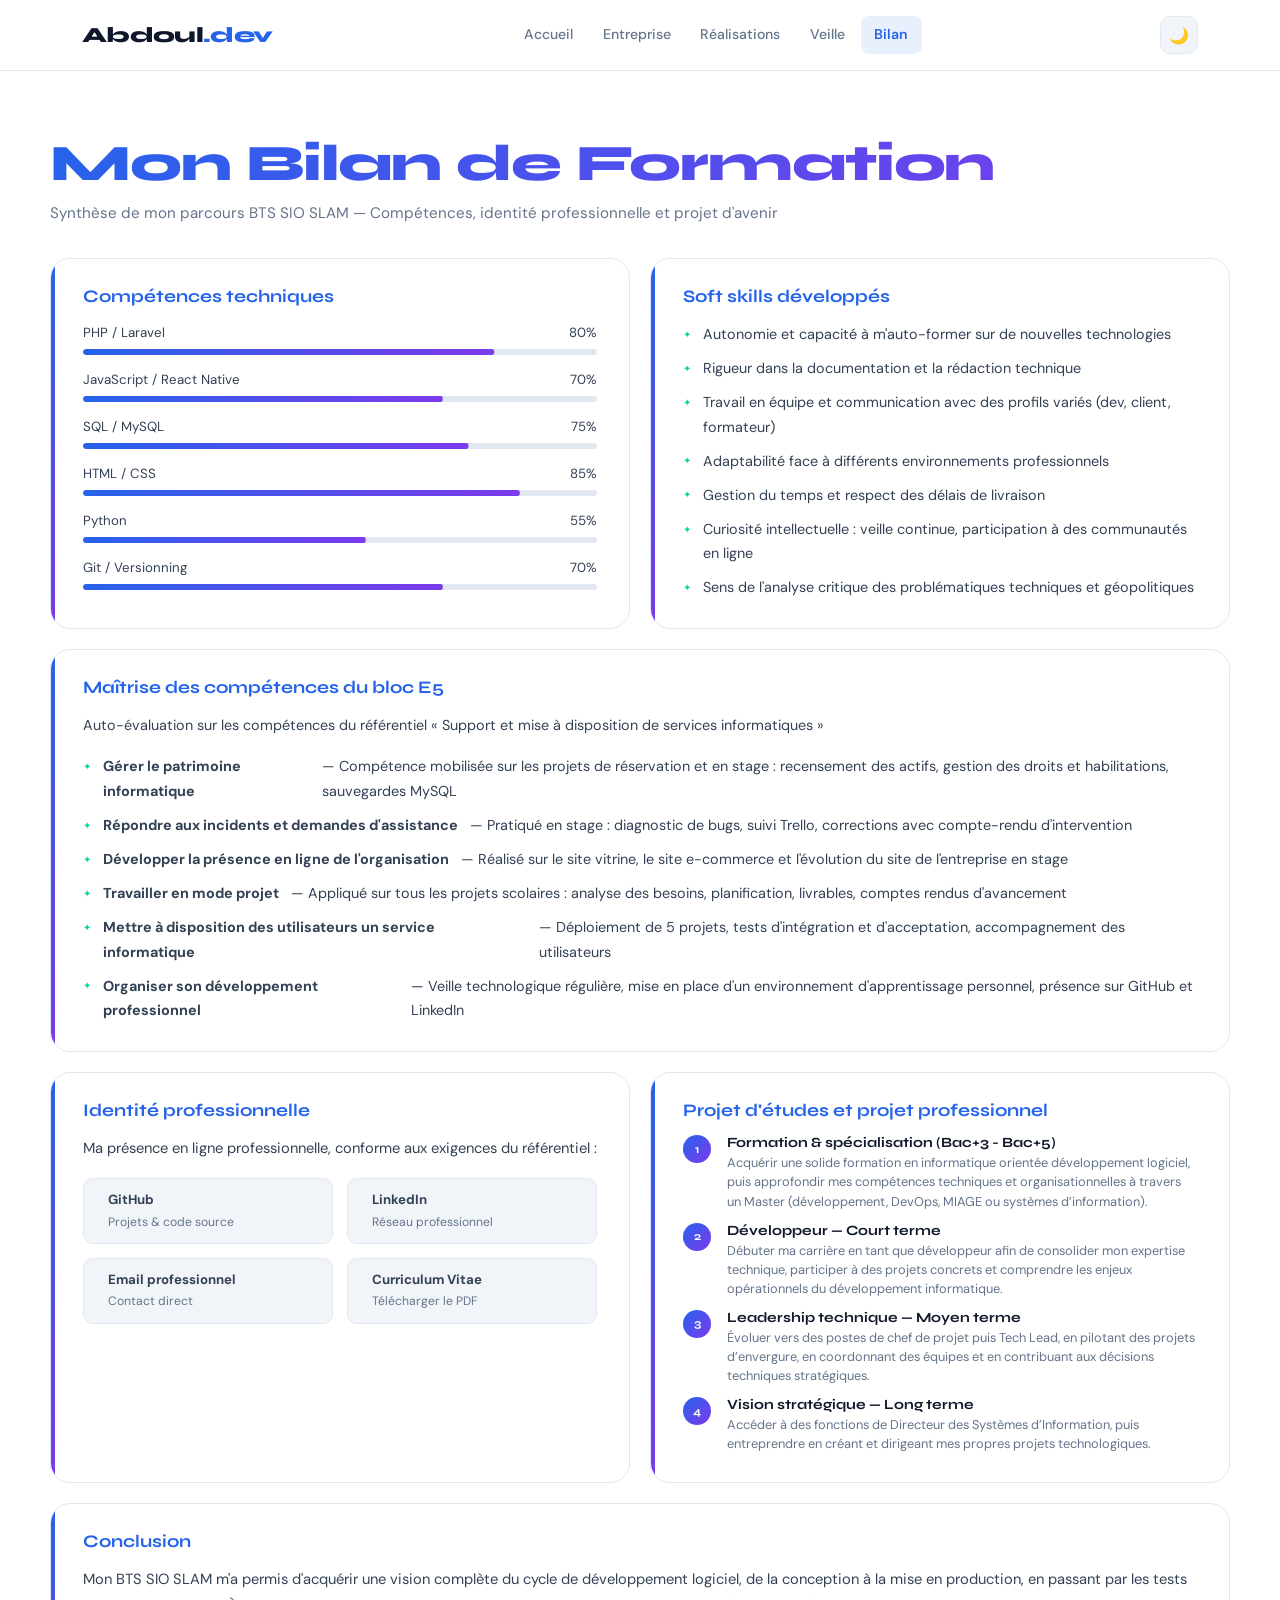
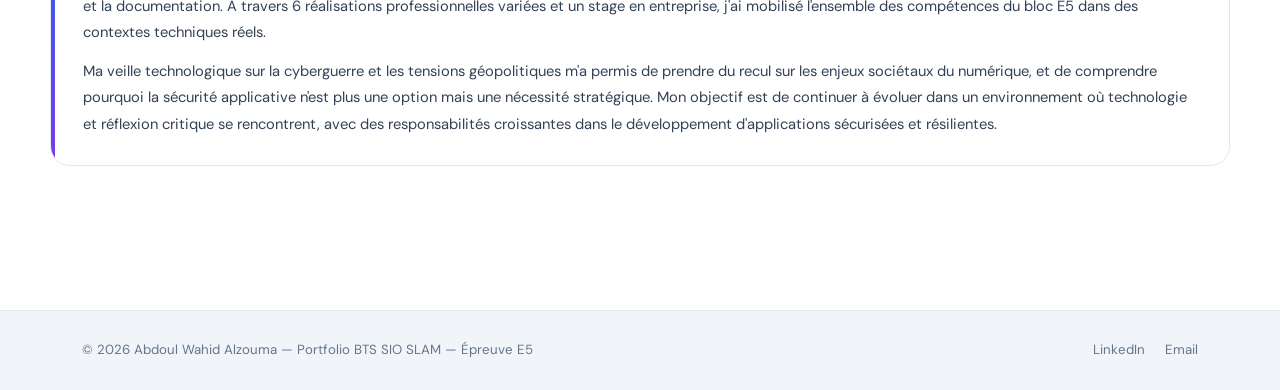
==== commit b79fa12e: "Mettre à jour le portfolio avec les dernières modifications" ====
--- a/Bilan.html
+++ b/Bilan.html
@@ -177,7 +177,6 @@
             <div class="footer-links">
                 <a href="https://linkedin.com/in/alzouma-zourkaleyni-9886a1342" target="_blank">LinkedIn</a>
                 <a href="mailto:zourkaleynialzouma09@gmail.com">Email</a>
-                <a href="https://github.com/zourkaleynialzouma09-code" target="_blank">GitHub</a>
             </div>
         </div>
     </footer>
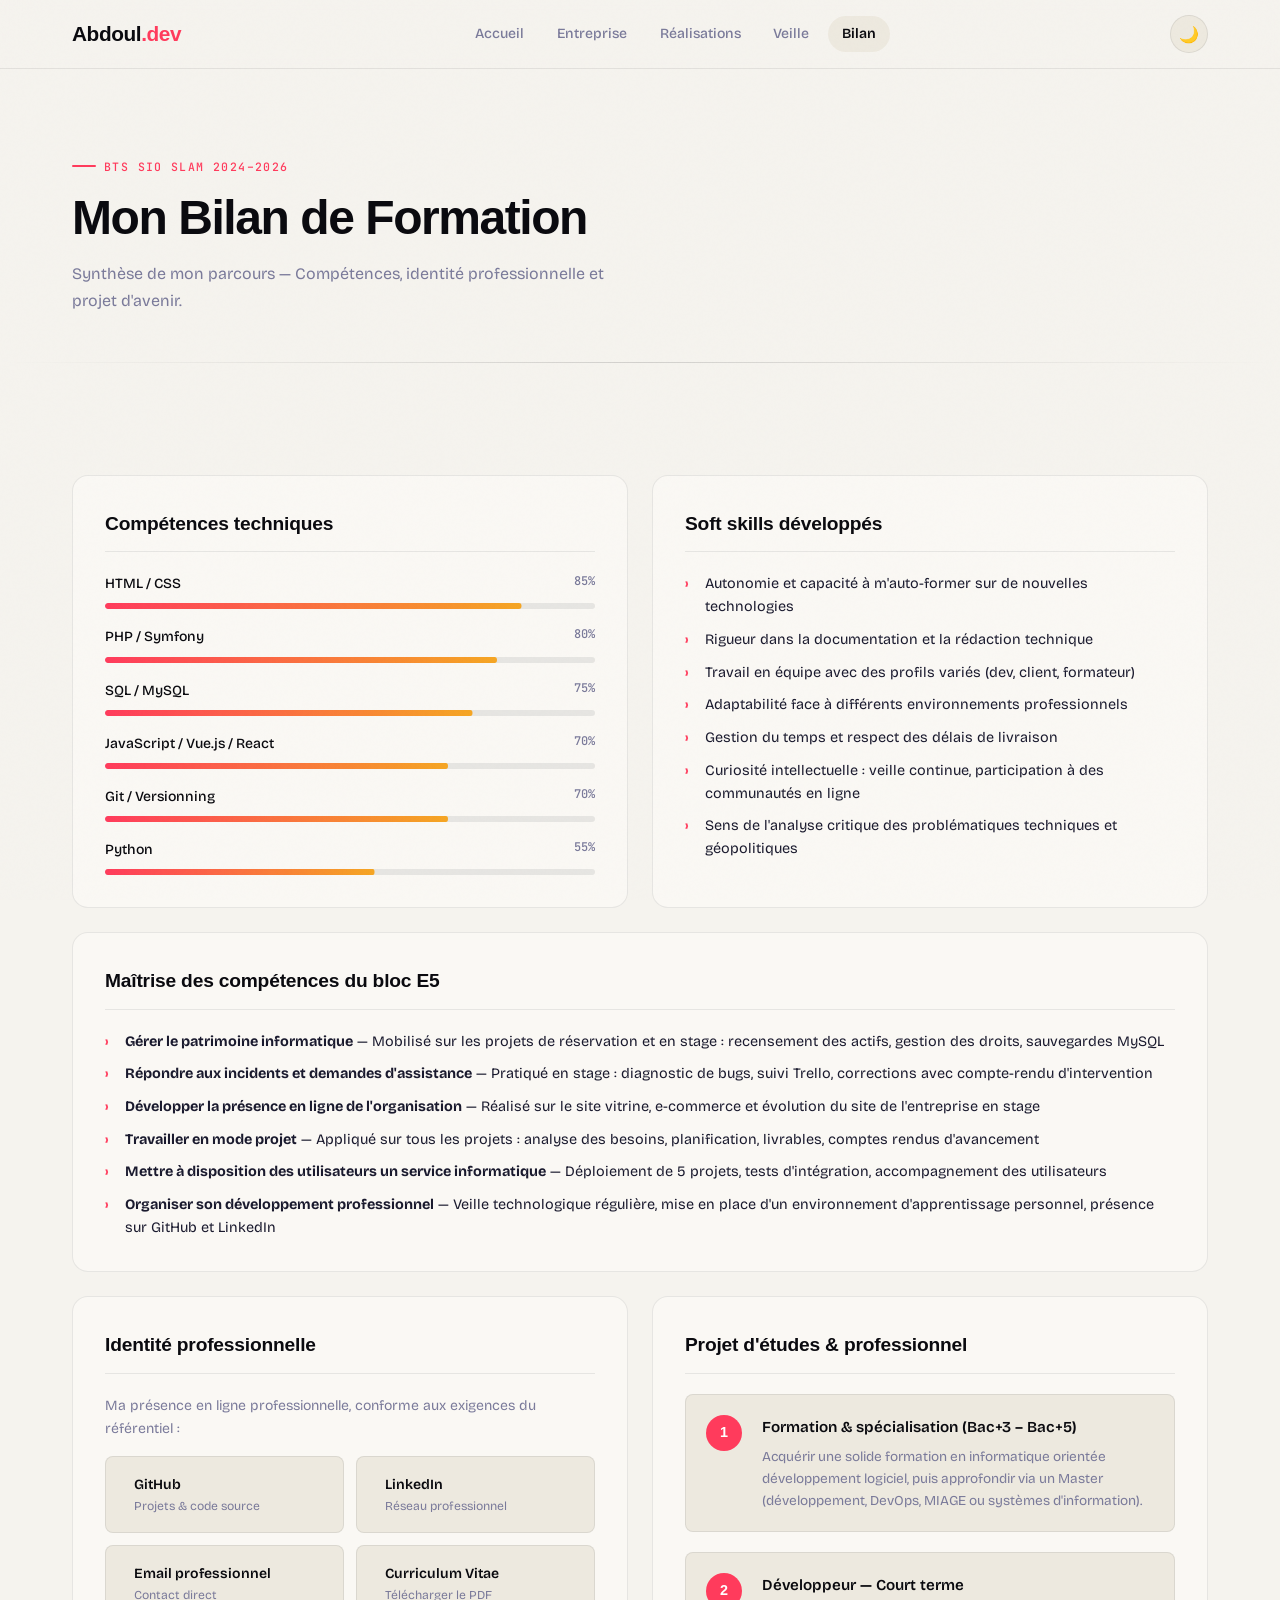
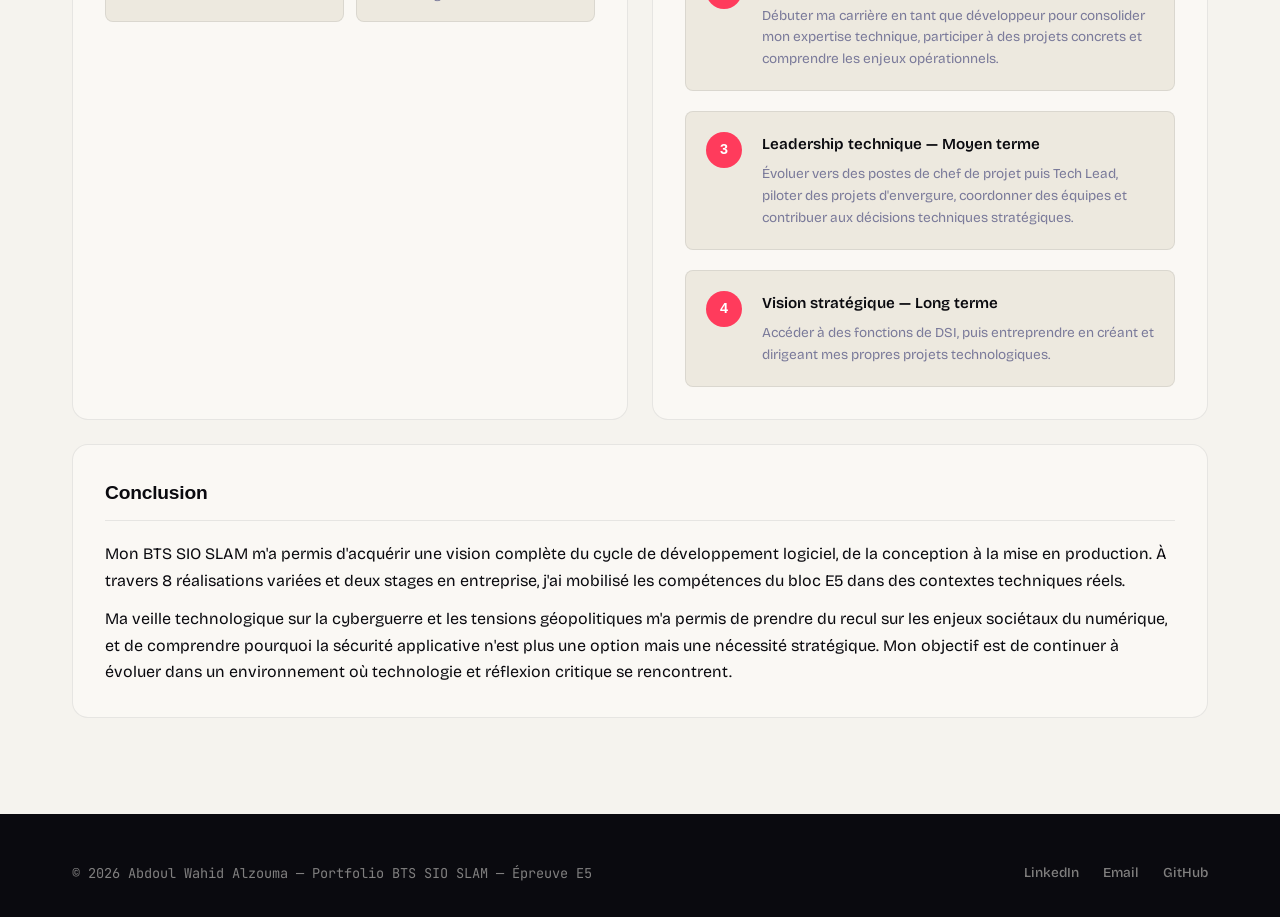
==== commit 0a50d642: "Replace old portfolio with new version" ====
--- a/Bilan.html
+++ b/Bilan.html
@@ -1,186 +1,195 @@
 <!DOCTYPE html>
 <html lang="fr">
 <head>
-    <meta charset="UTF-8">
-    <meta name="viewport" content="width=device-width, initial-scale=1.0">
-    <title>Bilan — Portfolio BTS SIO SLAM</title>
-    <link rel="stylesheet" href="style.css">
+  <meta charset="UTF-8">
+  <meta name="viewport" content="width=device-width, initial-scale=1.0">
+  <title>Bilan — Portfolio BTS SIO SLAM</title>
+  <link rel="stylesheet" href="style.css">
+  <link rel="stylesheet" href="https://cdnjs.cloudflare.com/ajax/libs/font-awesome/6.5.0/css/all.min.css">
 </head>
 <body>
-    <header class="navbar">
-        <div class="container nav-inner">
-            <a href="index.html" class="logo">Abdoul<span class="accent">.dev</span></a>
-            <nav class="nav-links">
-                <a href="index.html">Accueil</a>
-                <a href="Entreprise.html">Entreprise</a>
-                <a href="Réalisations.html">Réalisations</a>
-                <a href="Veille.html">Veille</a>
-                <a href="Bilan.html" class="active">Bilan</a>
-            </nav>
-            <div class="nav-right">
-                <button class="mobile-menu-btn" aria-label="Menu" aria-expanded="false">☰</button>
-                <button class="btn-icon" title="Basculer thème">🌙</button>
-            </div>
-        </div>
-    </header>
+  <header class="navbar">
+    <div class="container nav-inner">
+      <a href="index.html" class="logo">Abdoul<span class="accent">.dev</span></a>
+      <nav class="nav-links">
+        <a href="index.html">Accueil</a>
+        <a href="Entreprise.html">Entreprise</a>
+        <a href="Réalisations.html">Réalisations</a>
+        <a href="Veille.html">Veille</a>
+        <a href="Bilan.html" class="active">Bilan</a>
+      </nav>
+      <div class="nav-right">
+        <button class="mobile-menu-btn" id="menuBtn">☰</button>
+        <button class="btn-icon" id="themeToggle" title="Basculer thème">🌙</button>
+      </div>
+    </div>
+  </header>
+  <div class="nav-overlay" id="navOverlay"></div>
+  <nav class="mobile-nav" id="mobileNav">
+    <div class="mobile-nav-header">
+      <span class="logo">Abdoul<span class="accent">.dev</span></span>
+      <button class="mobile-nav-close" id="navClose">✕</button>
+    </div>
+    <a href="index.html">Accueil</a>
+    <a href="Entreprise.html">Entreprise</a>
+    <a href="Réalisations.html">Réalisations</a>
+    <a href="Veille.html">Veille</a>
+    <a href="Bilan.html" class="active">Bilan</a>
+  </nav>
 
-    <main class="container bilan">
-        <h1>Mon Bilan de Formation</h1>
-        <p class="muted">Synthèse de mon parcours BTS SIO SLAM — Compétences, identité professionnelle et projet d'avenir</p>
+  <main>
+    <div class="page-header">
+      <div class="container">
+        <div class="section-label">BTS SIO SLAM 2024–2026</div>
+        <h1 class="section-title">Mon Bilan de Formation</h1>
+        <p class="section-subtitle">Synthèse de mon parcours — Compétences, identité professionnelle et projet d'avenir.</p>
+      </div>
+    </div>
 
+    <section class="bilan">
+      <div class="container">
         <div class="bilan-grid">
 
-            <!-- Compétences techniques -->
-            <div class="bilan-section">
-                <h2>Compétences techniques</h2>
-                <div class="skill-bars">
-                    <div class="skill-item">
-                        <div class="skill-label"><span>PHP / Laravel</span><span>80%</span></div>
-                        <div class="skill-bar-track"><div class="skill-bar-fill" style="--target: 0.80"></div></div>
-                    </div>
-                    <div class="skill-item">
-                        <div class="skill-label"><span>JavaScript / React Native</span><span>70%</span></div>
-                        <div class="skill-bar-track"><div class="skill-bar-fill" style="--target: 0.70"></div></div>
-                    </div>
-                    <div class="skill-item">
-                        <div class="skill-label"><span>SQL / MySQL</span><span>75%</span></div>
-                        <div class="skill-bar-track"><div class="skill-bar-fill" style="--target: 0.75"></div></div>
-                    </div>
-                    <div class="skill-item">
-                        <div class="skill-label"><span>HTML / CSS</span><span>85%</span></div>
-                        <div class="skill-bar-track"><div class="skill-bar-fill" style="--target: 0.85"></div></div>
-                    </div>
-                    <div class="skill-item">
-                        <div class="skill-label"><span>Python</span><span>55%</span></div>
-                        <div class="skill-bar-track"><div class="skill-bar-fill" style="--target: 0.55"></div></div>
-                    </div>
-                    <div class="skill-item">
-                        <div class="skill-label"><span>Git / Versionning</span><span>70%</span></div>
-                        <div class="skill-bar-track"><div class="skill-bar-fill" style="--target: 0.70"></div></div>
-                    </div>
+          <!-- Compétences techniques -->
+          <div class="bilan-section reveal">
+            <h2>Compétences techniques</h2>
+            <div class="skill-bars">
+              <div class="skill-item">
+                <div class="skill-label"><span>HTML / CSS</span><span>85%</span></div>
+                <div class="skill-bar-track"><div class="skill-bar-fill" style="--target:0.85"></div></div>
+              </div>
+              <div class="skill-item">
+                <div class="skill-label"><span>PHP / Symfony</span><span>80%</span></div>
+                <div class="skill-bar-track"><div class="skill-bar-fill" style="--target:0.80"></div></div>
+              </div>
+              <div class="skill-item">
+                <div class="skill-label"><span>SQL / MySQL</span><span>75%</span></div>
+                <div class="skill-bar-track"><div class="skill-bar-fill" style="--target:0.75"></div></div>
+              </div>
+              <div class="skill-item">
+                <div class="skill-label"><span>JavaScript / Vue.js / React</span><span>70%</span></div>
+                <div class="skill-bar-track"><div class="skill-bar-fill" style="--target:0.70"></div></div>
+              </div>
+              <div class="skill-item">
+                <div class="skill-label"><span>Git / Versionning</span><span>70%</span></div>
+                <div class="skill-bar-track"><div class="skill-bar-fill" style="--target:0.70"></div></div>
+              </div>
+              <div class="skill-item">
+                <div class="skill-label"><span>Python</span><span>55%</span></div>
+                <div class="skill-bar-track"><div class="skill-bar-fill" style="--target:0.55"></div></div>
+              </div>
+            </div>
+          </div>
+
+          <!-- Soft skills -->
+          <div class="bilan-section reveal">
+            <h2>Soft skills développés</h2>
+            <ul>
+              <li>Autonomie et capacité à m'auto-former sur de nouvelles technologies</li>
+              <li>Rigueur dans la documentation et la rédaction technique</li>
+              <li>Travail en équipe avec des profils variés (dev, client, formateur)</li>
+              <li>Adaptabilité face à différents environnements professionnels</li>
+              <li>Gestion du temps et respect des délais de livraison</li>
+              <li>Curiosité intellectuelle : veille continue, participation à des communautés en ligne</li>
+              <li>Sens de l'analyse critique des problématiques techniques et géopolitiques</li>
+            </ul>
+          </div>
+
+          <!-- Compétences E5 -->
+          <div class="bilan-section full-width reveal">
+            <h2>Maîtrise des compétences du bloc E5</h2>
+            <ul>
+              <li><strong>Gérer le patrimoine informatique</strong> — Mobilisé sur les projets de réservation et en stage : recensement des actifs, gestion des droits, sauvegardes MySQL</li>
+              <li><strong>Répondre aux incidents et demandes d'assistance</strong> — Pratiqué en stage : diagnostic de bugs, suivi Trello, corrections avec compte-rendu d'intervention</li>
+              <li><strong>Développer la présence en ligne de l'organisation</strong> — Réalisé sur le site vitrine, e-commerce et évolution du site de l'entreprise en stage</li>
+              <li><strong>Travailler en mode projet</strong> — Appliqué sur tous les projets : analyse des besoins, planification, livrables, comptes rendus d'avancement</li>
+              <li><strong>Mettre à disposition des utilisateurs un service informatique</strong> — Déploiement de 5 projets, tests d'intégration, accompagnement des utilisateurs</li>
+              <li><strong>Organiser son développement professionnel</strong> — Veille technologique régulière, mise en place d'un environnement d'apprentissage personnel, présence sur GitHub et LinkedIn</li>
+            </ul>
+          </div>
+
+          <!-- Identité professionnelle -->
+          <div class="bilan-section reveal">
+            <h2>Identité professionnelle</h2>
+            <p style="font-size:0.875rem;color:var(--muted);margin-bottom:1rem;">Ma présence en ligne professionnelle, conforme aux exigences du référentiel :</p>
+            <div class="identity-grid">
+              <a href="https://github.com/zourkaleynialzouma09-code" target="_blank" class="identity-item">
+                <span class="identity-icon"></span>
+                <div><strong>GitHub</strong><div style="font-size:0.76rem;color:var(--muted);">Projets & code source</div></div>
+              </a>
+              <a href="https://linkedin.com/in/alzouma-zourkaleyni-9886a1342" target="_blank" class="identity-item">
+                <span class="identity-icon"></span>
+                <div><strong>LinkedIn</strong><div style="font-size:0.76rem;color:var(--muted);">Réseau professionnel</div></div>
+              </a>
+              <a href="mailto:zourkaleynialzouma09@gmail.com" class="identity-item">
+                <span class="identity-icon"></span>
+                <div><strong>Email professionnel</strong><div style="font-size:0.76rem;color:var(--muted);">Contact direct</div></div>
+              </a>
+              <a href="images/Cv_abdoul_cs.pdf" target="_blank" class="identity-item">
+                <span class="identity-icon"></span>
+                <div><strong>Curriculum Vitae</strong><div style="font-size:0.76rem;color:var(--muted);">Télécharger le PDF</div></div>
+              </a>
+            </div>
+          </div>
+
+          <!-- Projet professionnel -->
+          <div class="bilan-section reveal">
+            <h2>Projet d'études & professionnel</h2>
+            <div class="objectifs-timeline">
+              <div class="objectif-item">
+                <div class="objectif-num">1</div>
+                <div class="objectif-content">
+                  <h4>Formation & spécialisation (Bac+3 – Bac+5)</h4>
+                  <p>Acquérir une solide formation en informatique orientée développement logiciel, puis approfondir via un Master (développement, DevOps, MIAGE ou systèmes d'information).</p>
                 </div>
+              </div>
+              <div class="objectif-item">
+                <div class="objectif-num">2</div>
+                <div class="objectif-content">
+                  <h4>Développeur — Court terme</h4>
+                  <p>Débuter ma carrière en tant que développeur pour consolider mon expertise technique, participer à des projets concrets et comprendre les enjeux opérationnels.</p>
+                </div>
+              </div>
+              <div class="objectif-item">
+                <div class="objectif-num">3</div>
+                <div class="objectif-content">
+                  <h4>Leadership technique — Moyen terme</h4>
+                  <p>Évoluer vers des postes de chef de projet puis Tech Lead, piloter des projets d'envergure, coordonner des équipes et contribuer aux décisions techniques stratégiques.</p>
+                </div>
+              </div>
+              <div class="objectif-item">
+                <div class="objectif-num">4</div>
+                <div class="objectif-content">
+                  <h4>Vision stratégique — Long terme</h4>
+                  <p>Accéder à des fonctions de DSI, puis entreprendre en créant et dirigeant mes propres projets technologiques.</p>
+                </div>
+              </div>
             </div>
+          </div>
 
-            <!-- Soft skills -->
-            <div class="bilan-section">
-                <h2>Soft skills développés</h2>
-                <ul>
-                    <li>Autonomie et capacité à m'auto-former sur de nouvelles technologies</li>
-                    <li>Rigueur dans la documentation et la rédaction technique</li>
-                    <li>Travail en équipe et communication avec des profils variés (dev, client, formateur)</li>
-                    <li>Adaptabilité face à différents environnements professionnels</li>
-                    <li>Gestion du temps et respect des délais de livraison</li>
-                    <li>Curiosité intellectuelle : veille continue, participation à des communautés en ligne</li>
-                    <li>Sens de l'analyse critique des problématiques techniques et géopolitiques</li>
-                </ul>
-            </div>
+          <!-- Conclusion -->
+          <div class="bilan-section full-width reveal">
+            <h2>Conclusion</h2>
+            <p>Mon BTS SIO SLAM m'a permis d'acquérir une vision complète du cycle de développement logiciel, de la conception à la mise en production. À travers 8 réalisations variées et deux stages en entreprise, j'ai mobilisé les compétences du bloc E5 dans des contextes techniques réels.</p>
+            <p style="margin-top:0.75rem;">Ma veille technologique sur la cyberguerre et les tensions géopolitiques m'a permis de prendre du recul sur les enjeux sociétaux du numérique, et de comprendre pourquoi la sécurité applicative n'est plus une option mais une nécessité stratégique. Mon objectif est de continuer à évoluer dans un environnement où technologie et réflexion critique se rencontrent.</p>
+          </div>
 
-            <!-- Compétences du bloc E5 -->
-            <div class="bilan-section full-width">
-                <h2>Maîtrise des compétences du bloc E5</h2>
-                <p style="margin-bottom:1rem; font-size:0.9rem; color:var(--text-mid);">Auto-évaluation sur les compétences du référentiel « Support et mise à disposition de services informatiques »</p>
-                <ul>
-                    <li><strong>Gérer le patrimoine informatique</strong> — Compétence mobilisée sur les projets de réservation et en stage : recensement des actifs, gestion des droits et habilitations, sauvegardes MySQL</li>
-                    <li><strong>Répondre aux incidents et demandes d'assistance</strong> — Pratiqué en stage : diagnostic de bugs, suivi Trello, corrections avec compte-rendu d'intervention</li>
-                    <li><strong>Développer la présence en ligne de l'organisation</strong> — Réalisé sur le site vitrine, le site e-commerce et l'évolution du site de l'entreprise en stage</li>
-                    <li><strong>Travailler en mode projet</strong> — Appliqué sur tous les projets scolaires : analyse des besoins, planification, livrables, comptes rendus d'avancement</li>
-                    <li><strong>Mettre à disposition des utilisateurs un service informatique</strong> — Déploiement de 5 projets, tests d'intégration et d'acceptation, accompagnement des utilisateurs</li>
-                    <li><strong>Organiser son développement professionnel</strong> — Veille technologique régulière, mise en place d'un environnement d'apprentissage personnel, présence sur GitHub et LinkedIn</li>
-                </ul>
-            </div>
+        </div>
+      </div>
+    </section>
+  </main>
 
-            <!-- Identité professionnelle -->
-            <div class="bilan-section">
-                <h2>Identité professionnelle</h2>
-                <p style="margin-bottom: 1rem;">Ma présence en ligne professionnelle, conforme aux exigences du référentiel :</p>
-                <div class="identity-grid">
-                    <a href="https://github.com/zourkaleynialzouma09-code" target="_blank" class="identity-item">
-                        <span class="identity-icon"></span>
-                        <div>
-                            <strong>GitHub</strong>
-                            <div style="font-size:0.76rem; color:var(--text-light);">Projets & code source</div>
-                        </div>
-                    </a>
-                    <a href="https://linkedin.com/in/alzouma-zourkaleyni-9886a1342" target="_blank" class="identity-item">
-                        <span class="identity-icon"></span>
-                        <div>
-                            <strong>LinkedIn</strong>
-                            <div style="font-size:0.76rem; color:var(--text-light);">Réseau professionnel</div>
-                        </div>
-                    </a>
-                    <a href="mailto:zourkaleynialzouma09@gmail.com" class="identity-item">
-                        <span class="identity-icon"></span>
-                        <div>
-                            <strong>Email professionnel</strong>
-                            <div style="font-size:0.76rem; color:var(--text-light);">Contact direct</div>
-                        </div>
-                    </a>
-                    <a href="images/CV_AbdoulWahid_Alzouma.pdf" target="_blank" class="identity-item">
-                        <span class="identity-icon"></span>
-                        <div>
-                            <strong>Curriculum Vitae</strong>
-                            <div style="font-size:0.76rem; color:var(--text-light);">Télécharger le PDF</div>
-                        </div>
-                    </a>
-                </div>
-            </div>
+  <footer class="site-footer">
+    <div class="container footer-grid">
+      <p>© 2026 Abdoul Wahid Alzouma — Portfolio BTS SIO SLAM — Épreuve E5</p>
+      <div class="footer-links">
+        <a href="https://linkedin.com/in/alzouma-zourkaleyni-9886a1342" target="_blank">LinkedIn</a>
+        <a href="mailto:zourkaleynialzouma09@gmail.com">Email</a>
+        <a href="https://github.com/zourkaleynialzouma09-code" target="_blank">GitHub</a>
+      </div>
+    </div>
+  </footer>
 
-            <!-- Projet professionnel -->
-            <div class="bilan-section">
-                <h2>Projet d'études et projet professionnel</h2>
-                <div class="objectifs-timeline">
-                    <div class="objectif-item">
-                        <div class="objectif-num">1</div>
-                        <div class="objectif-content">
-                            <h4>Formation & spécialisation (Bac+3 - Bac+5)</h4>
-                            <p>Acquérir une solide formation en informatique orientée développement logiciel, puis approfondir mes compétences techniques et organisationnelles à travers un Master (développement, DevOps, MIAGE ou systèmes d’information).</p>
-                        </div>
-                    </div>
-                    <div class="objectif-item">
-                        <div class="objectif-num">2</div>
-                        <div class="objectif-content">
-                            <h4>Développeur — Court terme</h4>
-                            <p>Débuter ma carrière en tant que développeur afin de consolider mon expertise technique, participer à des projets concrets et comprendre les enjeux opérationnels du développement informatique.</p>
-                        </div>
-                    </div>
-                    <div class="objectif-item">
-                        <div class="objectif-num">3</div>
-                        <div class="objectif-content">
-                            <h4>Leadership technique — Moyen terme</h4>
-                            <p>Évoluer vers des postes de chef de projet puis Tech Lead, en pilotant des projets d’envergure, en coordonnant des équipes et en contribuant aux décisions techniques stratégiques.</p>
-                        </div>
-                    </div>
-                    <div class="objectif-item">
-                        <div class="objectif-num">4</div>
-                        <div class="objectif-content">
-                            <h4>Vision stratégique — Long terme</h4>
-                            <p>Accéder à des fonctions de Directeur des Systèmes d’Information, puis entreprendre en créant et dirigeant mes propres projets technologiques.</p>
-                        </div>
-                    </div>
-                </div>
-            </div>
-
-            <!-- Conclusion -->
-            <div class="bilan-section full-width">
-                <h2>Conclusion</h2>
-                <p>Mon BTS SIO SLAM m'a permis d'acquérir une vision complète du cycle de développement logiciel, de la conception à la mise en production, en passant par les tests et la documentation. À travers 6 réalisations professionnelles variées et un stage en entreprise, j'ai mobilisé l'ensemble des compétences du bloc E5 dans des contextes techniques réels.</p>
-                <p style="margin-top: 0.75rem;">Ma veille technologique sur la cyberguerre et les tensions géopolitiques m'a permis de prendre du recul sur les enjeux sociétaux du numérique, et de comprendre pourquoi la sécurité applicative n'est plus une option mais une nécessité stratégique. Mon objectif est de continuer à évoluer dans un environnement où technologie et réflexion critique se rencontrent, avec des responsabilités croissantes dans le développement d'applications sécurisées et résilientes.</p>
-            </div>
-        </div>
-    </main>
-
-    <footer class="site-footer">
-        <div class="container footer-grid">
-            <div>
-                <p>© 2026 Abdoul Wahid Alzouma — Portfolio BTS SIO SLAM — Épreuve E5</p>
-            </div>
-            <div class="footer-links">
-                <a href="https://linkedin.com/in/alzouma-zourkaleyni-9886a1342" target="_blank">LinkedIn</a>
-                <a href="mailto:zourkaleynialzouma09@gmail.com">Email</a>
-            </div>
-        </div>
-    </footer>
-
-    <script src="script.js"></script>
+  <script src="script.js"></script>
 </body>
 </html>
--- a/style.css
+++ b/style.css
@@ -1,1113 +1,1148 @@
-/* ===== IMPORT FONTS ===== */
-@import url('https://fonts.googleapis.com/css2?family=Syne:wght@400;600;700;800&family=DM+Sans:ital,opsz,wght@0,9..40,300;0,9..40,400;0,9..40,500;0,9..40,600;1,9..40,300&display=swap');
-
-/* ===== VARIABLES & RESET ===== */
+/* ===== FONTS ===== */
+@import url('https://fonts.googleapis.com/css2?family=Clash+Display:wght@400;500;600;700&family=Bricolage+Grotesque:opsz,wght@12..96,300;12..96,400;12..96,500;12..96,600&display=swap');
+@import url('https://fonts.googleapis.com/css2?family=JetBrains+Mono:wght@300;400;500&display=swap');
+
+/* ===== VARIABLES ===== */
 :root {
-  --primary-color: #2563eb;
-  --primary-dark: #1d4ed8;
-  --secondary-color: #7c3aed;
-  --accent-color: #06d6a0;
-  --accent-warm: #f59e0b;
-  --text-dark: #0f172a;
-  --text-mid: #334155;
-  --text-light: #64748b;
-  --bg-white: #ffffff;
-  --bg-light: #f8fafc;
-  --surface-light: #f1f5f9;
-  --surface-mid: #e2e8f0;
-  --shadow: 0 4px 6px -1px rgba(0,0,0,0.08), 0 2px 4px -2px rgba(0,0,0,0.05);
-  --shadow-lg: 0 20px 40px -8px rgba(0,0,0,0.12);
-  --shadow-xl: 0 32px 60px -12px rgba(0,0,0,0.18);
-  --radius: 12px;
-  --radius-lg: 20px;
-  --transition: all 0.35s cubic-bezier(0.4, 0, 0.2, 1);
-  --font-display: 'Syne', sans-serif;
-  --font-body: 'DM Sans', sans-serif;
+  --ink: #0a0a0f;
+  --ink-mid: #1a1a2e;
+  --ink-soft: #2d2d4e;
+  --paper: #f5f3ee;
+  --paper-warm: #ede9df;
+  --paper-card: #faf8f4;
+  --electric: #ff3b5c;
+  --electric-glow: rgba(255,59,92,0.15);
+  --neon: #00e5a0;
+  --neon-glow: rgba(0,229,160,0.12);
+  --gold: #f5a623;
+  --muted: #7a7a9a;
+  --border: rgba(10,10,15,0.08);
+  --border-strong: rgba(10,10,15,0.15);
+  --shadow-sm: 0 2px 8px rgba(10,10,15,0.06);
+  --shadow: 0 8px 32px rgba(10,10,15,0.10);
+  --shadow-lg: 0 24px 64px rgba(10,10,15,0.14);
+  --r: 16px;
+  --r-sm: 8px;
+  --r-lg: 24px;
+  --t: 0.3s cubic-bezier(0.4,0,0.2,1);
+  --font-display: 'Clash Display', sans-serif;
+  --font-body: 'Bricolage Grotesque', sans-serif;
+  --font-mono: 'JetBrains Mono', monospace;
 }
 
 [data-theme="dark"] {
-  --primary-color: #60a5fa;
-  --primary-dark: #3b82f6;
-  --secondary-color: #a78bfa;
-  --accent-color: #34d399;
-  --accent-warm: #fbbf24;
-  --text-dark: #f1f5f9;
-  --text-mid: #cbd5e1;
-  --text-light: #94a3b8;
-  --bg-white: #080f1e;
-  --bg-light: #0f172a;
-  --surface-light: #1e293b;
-  --surface-mid: #263348;
-}
-
-*, *::before, *::after { margin: 0; padding: 0; box-sizing: border-box; }
-html { scroll-behavior: smooth; }
-
+  --ink: #f0eee8;
+  --ink-mid: #c8c4bc;
+  --ink-soft: #9e9a94;
+  --paper: #0d0d12;
+  --paper-warm: #12121a;
+  --paper-card: #17171f;
+  --electric: #ff3b5c;
+  --neon: #00e5a0;
+  --muted: #6b6b88;
+  --border: rgba(240,238,232,0.07);
+  --border-strong: rgba(240,238,232,0.12);
+  --shadow-sm: 0 2px 8px rgba(0,0,0,0.3);
+  --shadow: 0 8px 32px rgba(0,0,0,0.4);
+  --shadow-lg: 0 24px 64px rgba(0,0,0,0.5);
+}
+
+/* ===== RESET ===== */
+*, *::before, *::after { box-sizing: border-box; margin: 0; padding: 0; }
+html { scroll-behavior: smooth; font-size: 16px; }
 body {
   font-family: var(--font-body);
-  line-height: 1.7;
-  color: var(--text-dark);
-  background-color: var(--bg-white);
-  transition: background-color 0.4s ease, color 0.4s ease;
+  background: var(--paper);
+  color: var(--ink);
+  line-height: 1.65;
+  transition: background var(--t), color var(--t);
   overflow-x: hidden;
 }
-
-.container { max-width: 1180px; margin: 0 auto; padding: 0 2rem; }
-
-/* ===== TYPOGRAPHY ===== */
-h1, h2, h3, h4, h5, h6 {
-  font-family: var(--font-display);
-  font-weight: 700;
-  line-height: 1.15;
-  margin-bottom: 1rem;
-  color: var(--text-dark);
-}
-
-h1 {
-  font-size: clamp(2rem, 5vw, 3.2rem);
-  font-weight: 800;
-  background: linear-gradient(135deg, var(--primary-color) 0%, var(--secondary-color) 100%);
-  -webkit-background-clip: text;
-  -webkit-text-fill-color: transparent;
-  background-clip: text;
-  letter-spacing: -0.02em;
-}
-
-h2 { font-size: clamp(1.4rem, 3vw, 1.9rem); color: var(--text-dark); font-weight: 700; }
-h3 { font-size: 1.2rem; font-weight: 600; }
-
-.lead { font-size: 1.05rem; color: var(--text-mid); line-height: 1.8; font-weight: 300; }
-.muted { color: var(--text-light); font-size: 0.95rem; }
-
-/* ===== NAVIGATION ===== */
+a { color: inherit; text-decoration: none; }
+img { max-width: 100%; display: block; }
+button { cursor: pointer; border: none; background: none; font-family: inherit; }
+
+/* ===== LAYOUT ===== */
+.container { max-width: 1200px; margin: 0 auto; padding: 0 2rem; }
+.section { padding: 6rem 0; }
+.section-sm { padding: 3rem 0; }
+
+/* ===== GRAIN OVERLAY ===== */
+body::after {
+  content: '';
+  position: fixed;
+  inset: 0;
+  background-image: url("data:image/svg+xml,%3Csvg viewBox='0 0 256 256' xmlns='http://www.w3.org/2000/svg'%3E%3Cfilter id='noise'%3E%3CfeTurbulence type='fractalNoise' baseFrequency='0.9' numOctaves='4' stitchTiles='stitch'/%3E%3C/filter%3E%3Crect width='100%25' height='100%25' filter='url(%23noise)' opacity='0.03'/%3E%3C/svg%3E");
+  pointer-events: none;
+  z-index: 9999;
+  opacity: 0.4;
+}
+
+/* ===== NAV ===== */
 .navbar {
-  border-bottom: 1px solid var(--surface-mid);
   position: sticky;
   top: 0;
-  z-index: 1000;
-  backdrop-filter: blur(14px);
-  -webkit-backdrop-filter: blur(14px);
-  background-color: rgba(255,255,255,0.88);
-  transition: background-color 0.4s ease;
-}
-
-[data-theme="dark"] .navbar { background-color: rgba(8,15,30,0.9); }
-
+  z-index: 100;
+  background: rgba(245,243,238,0.85);
+  backdrop-filter: blur(20px);
+  -webkit-backdrop-filter: blur(20px);
+  border-bottom: 1px solid var(--border);
+  transition: background var(--t);
+}
+[data-theme="dark"] .navbar {
+  background: rgba(13,13,18,0.85);
+}
 .nav-inner {
   display: flex;
+  align-items: center;
   justify-content: space-between;
+  height: 68px;
+  gap: 2rem;
+}
+.logo {
+  font-family: var(--font-display);
+  font-size: 1.3rem;
+  font-weight: 700;
+  letter-spacing: -0.02em;
+  white-space: nowrap;
+}
+.logo .accent { color: var(--electric); }
+.nav-links {
+  display: flex;
   align-items: center;
-  padding: 1rem 2rem;
-  gap: 1.5rem;
-}
-
-.logo {
-  font-family: var(--font-display);
-  font-size: 1.35rem;
-  font-weight: 800;
-  text-decoration: none;
-  color: var(--text-dark);
-  letter-spacing: -0.03em;
-  white-space: nowrap;
-  flex-shrink: 0;
-}
-.logo .accent { color: var(--primary-color); }
-
-.nav-links { display: flex; gap: 0.15rem; align-items: center; }
-
+  gap: 0.25rem;
+}
 .nav-links a {
-  text-decoration: none;
-  color: var(--text-light);
+  font-size: 0.875rem;
   font-weight: 500;
-  font-size: 0.88rem;
-  padding: 0.45rem 0.85rem;
-  border-radius: 8px;
-  transition: var(--transition);
-  white-space: nowrap;
-}
-.nav-links a:hover { color: var(--primary-color); background: var(--surface-light); }
+  padding: 0.4rem 0.9rem;
+  border-radius: 50px;
+  transition: background var(--t), color var(--t);
+  color: var(--muted);
+}
+.nav-links a:hover { color: var(--ink); background: var(--paper-warm); }
 .nav-links a.active {
-  color: var(--primary-color);
-  background: color-mix(in srgb, var(--primary-color) 10%, transparent);
-  font-weight: 600;
-}
-
-.nav-right { display: flex; align-items: center; gap: 0.5rem; flex-shrink: 0; }
-
+  color: var(--ink);
+  background: var(--paper-warm);
+  font-weight: 600;
+}
+.nav-right { display: flex; align-items: center; gap: 0.5rem; }
 .btn-icon {
-  background: var(--surface-light);
-  border: 1px solid var(--surface-mid);
-  border-radius: 10px;
   width: 38px; height: 38px;
-  cursor: pointer;
+  border-radius: 50%;
+  background: var(--paper-warm);
+  border: 1px solid var(--border);
   font-size: 1rem;
-  transition: var(--transition);
+  transition: var(--t);
   display: flex; align-items: center; justify-content: center;
 }
-.btn-icon:hover { background: var(--primary-color); border-color: var(--primary-color); transform: scale(1.05); }
-
+.btn-icon:hover { transform: scale(1.1); background: var(--electric-glow); border-color: var(--electric); }
 .mobile-menu-btn {
   display: none;
-  background: var(--surface-light);
-  border: 1px solid var(--surface-mid);
-  border-radius: 8px;
   width: 38px; height: 38px;
-  cursor: pointer;
+  border-radius: var(--r-sm);
+  background: var(--paper-warm);
   font-size: 1.1rem;
   align-items: center; justify-content: center;
-  transition: var(--transition);
-}
-.mobile-menu-btn:hover { background: var(--primary-color); color: white; border-color: var(--primary-color); }
+}
+
+/* ===== HERO ===== */
+.hero {
+  min-height: 92vh;
+  display: flex;
+  align-items: center;
+  position: relative;
+  overflow: hidden;
+}
+.hero-bg-grid {
+  position: absolute;
+  inset: 0;
+  background-image: 
+    linear-gradient(var(--border) 1px, transparent 1px),
+    linear-gradient(90deg, var(--border) 1px, transparent 1px);
+  background-size: 60px 60px;
+  mask-image: radial-gradient(ellipse 80% 80% at 50% 50%, black 30%, transparent 100%);
+}
+.hero-blob {
+  position: absolute;
+  border-radius: 50%;
+  filter: blur(80px);
+  opacity: 0.5;
+  pointer-events: none;
+}
+.blob-1 {
+  width: 500px; height: 500px;
+  background: radial-gradient(circle, rgba(255,59,92,0.2) 0%, transparent 70%);
+  top: -100px; right: -100px;
+  animation: float 8s ease-in-out infinite;
+}
+.blob-2 {
+  width: 400px; height: 400px;
+  background: radial-gradient(circle, rgba(0,229,160,0.15) 0%, transparent 70%);
+  bottom: -80px; left: 10%;
+  animation: float 10s ease-in-out infinite reverse;
+}
+@keyframes float {
+  0%,100% { transform: translate(0,0) rotate(0deg); }
+  33% { transform: translate(15px,-20px) rotate(3deg); }
+  66% { transform: translate(-10px,10px) rotate(-2deg); }
+}
+.hero-inner {
+  display: grid;
+  grid-template-columns: 1fr auto;
+  align-items: center;
+  gap: 4rem;
+  padding: 5rem 0;
+  position: relative;
+  z-index: 1;
+}
+.hero-badge {
+  display: inline-flex;
+  align-items: center;
+  gap: 0.5rem;
+  padding: 0.35rem 1rem;
+  background: var(--paper-warm);
+  border: 1px solid var(--border-strong);
+  border-radius: 50px;
+  font-size: 0.78rem;
+  font-weight: 600;
+  font-family: var(--font-mono);
+  letter-spacing: 0.05em;
+  text-transform: uppercase;
+  color: var(--muted);
+  margin-bottom: 1.5rem;
+}
+.hero-badge .dot {
+  width: 7px; height: 7px;
+  border-radius: 50%;
+  background: var(--neon);
+  box-shadow: 0 0 8px var(--neon);
+  animation: pulse 2s ease-in-out infinite;
+}
+@keyframes pulse { 0%,100% { opacity: 1; transform: scale(1); } 50% { opacity: 0.6; transform: scale(0.85); } }
+.hero-title {
+  font-family: var(--font-display);
+  font-size: clamp(2.8rem, 6vw, 5.5rem);
+  font-weight: 700;
+  line-height: 1.05;
+  letter-spacing: -0.03em;
+  margin-bottom: 1.5rem;
+}
+.hero-title .name {
+  position: relative;
+  display: inline-block;
+  color: var(--electric);
+}
+.hero-title .name::after {
+  content: '';
+  position: absolute;
+  bottom: -4px; left: 0; right: 0;
+  height: 4px;
+  background: linear-gradient(90deg, var(--electric), transparent);
+  border-radius: 2px;
+}
+.hero-subtitle {
+  font-size: 1.05rem;
+  color: var(--muted);
+  margin-bottom: 0.75rem;
+  font-weight: 500;
+}
+.hero-subtitle strong { color: var(--ink); font-weight: 600; }
+.hero-lead {
+  font-size: 1.05rem;
+  color: var(--ink-mid);
+  max-width: 540px;
+  line-height: 1.75;
+  margin-bottom: 2.5rem;
+}
+.hero-ctas {
+  display: flex;
+  flex-wrap: wrap;
+  gap: 0.75rem;
+  margin-bottom: 3rem;
+}
 
 /* ===== BUTTONS ===== */
 .btn {
   display: inline-flex;
   align-items: center;
   gap: 0.5rem;
-  padding: 0.7rem 1.5rem;
-  border-radius: var(--radius);
-  text-decoration: none;
-  font-family: var(--font-display);
-  font-weight: 600;
-  font-size: 0.88rem;
-  transition: var(--transition);
+  padding: 0.75rem 1.6rem;
+  border-radius: 50px;
+  font-weight: 600;
+  font-size: 0.9rem;
+  transition: var(--t);
+  white-space: nowrap;
+}
+.btn-primary {
+  background: var(--ink);
+  color: var(--paper);
+  border: 2px solid var(--ink);
+}
+.btn-primary:hover {
+  background: var(--electric);
+  border-color: var(--electric);
+  transform: translateY(-2px);
+  box-shadow: 0 8px 24px rgba(255,59,92,0.3);
+}
+.btn-outline {
+  background: transparent;
+  color: var(--ink);
+  border: 2px solid var(--border-strong);
+}
+.btn-outline:hover {
+  border-color: var(--ink);
+  background: var(--paper-warm);
+  transform: translateY(-2px);
+}
+.btn-ghost {
+  background: transparent;
+  color: var(--muted);
   border: 2px solid transparent;
-  letter-spacing: 0.01em;
+  padding: 0.6rem 1rem;
+}
+.btn-ghost:hover { color: var(--electric); }
+
+/* ===== QUICK STATS ===== */
+.quick-stats {
+  display: flex;
+  flex-direction: column;
+  gap: 0.75rem;
+  list-style: none;
+  padding: 1.5rem;
+  background: var(--paper-card);
+  border: 1px solid var(--border);
+  border-radius: var(--r);
+  max-width: 480px;
+}
+.quick-stats li {
+  display: flex;
+  align-items: baseline;
+  gap: 0.75rem;
+  font-size: 0.9rem;
+}
+.quick-stats li strong {
+  min-width: 120px;
+  font-family: var(--font-mono);
+  font-size: 0.75rem;
+  font-weight: 500;
+  text-transform: uppercase;
+  letter-spacing: 0.08em;
+  color: var(--muted);
+}
+.quick-stats li span { color: var(--ink-mid); line-height: 1.4; }
+
+/* ===== HERO CARD ===== */
+.hero-card {
+  width: 300px;
+  flex-shrink: 0;
+  background: var(--paper-card);
+  border: 1px solid var(--border-strong);
+  border-radius: var(--r-lg);
+  overflow: hidden;
+  box-shadow: var(--shadow-lg);
+  transition: var(--t);
+}
+.hero-card:hover { transform: translateY(-6px) rotate(-1deg); box-shadow: 0 32px 80px rgba(10,10,15,0.18); }
+.profile {
+  width: 100%;
+  height: 240px;
+  object-fit: cover;
+  background: linear-gradient(135deg, var(--paper-warm) 0%, var(--border) 100%);
+}
+.profile-placeholder {
+  width: 100%;
+  height: 240px;
+  background: linear-gradient(135deg, #1a1a2e 0%, #2d2d4e 50%, #ff3b5c22 100%);
+  display: flex; align-items: center; justify-content: center;
+  font-size: 5rem;
+}
+.card-body { padding: 1.5rem; }
+.card-body h3 {
+  font-family: var(--font-display);
+  font-size: 1.1rem;
+  font-weight: 600;
+  margin-bottom: 0.5rem;
+}
+.card-body p { font-size: 0.875rem; color: var(--muted); line-height: 1.6; margin-bottom: 1rem; }
+.card-links { display: flex; gap: 0.5rem; flex-wrap: wrap; }
+.card-links a {
+  font-size: 0.78rem;
+  font-weight: 600;
+  padding: 0.4rem 0.9rem;
+  border-radius: 50px;
+  background: var(--paper-warm);
+  border: 1px solid var(--border);
+  transition: var(--t);
+}
+.card-links a:hover { background: var(--electric); color: white; border-color: var(--electric); }
+
+/* ===== MARQUEE ===== */
+.marquee-section {
+  padding: 1.5rem 0;
+  background: var(--ink);
+  overflow: hidden;
+  border-top: 1px solid var(--border);
+  border-bottom: 1px solid var(--border);
+}
+.marquee-track {
+  display: flex;
+  animation: marquee 30s linear infinite;
+  width: max-content;
+}
+.marquee-item {
+  display: flex;
+  align-items: center;
+  gap: 1.5rem;
+  padding: 0 2.5rem;
+  font-family: var(--font-display);
+  font-size: 0.85rem;
+  font-weight: 600;
+  letter-spacing: 0.1em;
+  text-transform: uppercase;
+  color: rgba(245,243,238,0.5);
+  white-space: nowrap;
+}
+.marquee-item .dot { color: var(--electric); font-size: 1.2rem; }
+@keyframes marquee { 0% { transform: translateX(0); } 100% { transform: translateX(-50%); } }
+
+/* ===== PREVIEW CARDS ===== */
+.preview { padding: 5rem 0; }
+.preview-header {
+  display: flex;
+  align-items: baseline;
+  justify-content: space-between;
+  margin-bottom: 3rem;
+}
+.preview-header h2 {
+  font-family: var(--font-display);
+  font-size: clamp(1.8rem, 3vw, 2.5rem);
+  font-weight: 700;
+  letter-spacing: -0.02em;
+}
+.preview-grid {
+  display: grid;
+  grid-template-columns: repeat(2, 1fr);
+  gap: 1.5rem;
+}
+.preview-card {
+  background: var(--paper-card);
+  border: 1px solid var(--border);
+  border-radius: var(--r);
+  padding: 2rem;
+  transition: var(--t);
   position: relative;
   overflow: hidden;
 }
-.btn::before {
+.preview-card::before {
   content: '';
   position: absolute;
-  top: 0; left: -100%;
-  width: 100%; height: 100%;
-  background: linear-gradient(90deg, transparent, rgba(255,255,255,0.15), transparent);
-  transition: left 0.5s ease;
-}
-.btn:hover::before { left: 100%; }
-
-.btn-primary {
-  background: linear-gradient(135deg, var(--primary-color), var(--secondary-color));
-  color: white;
-  box-shadow: 0 4px 15px -3px color-mix(in srgb, var(--primary-color) 40%, transparent);
-}
-.btn-primary:hover { transform: translateY(-2px); box-shadow: 0 8px 25px -5px color-mix(in srgb, var(--primary-color) 50%, transparent); }
-
-.btn-outline { background-color: transparent; color: var(--primary-color); border-color: var(--primary-color); }
-.btn-outline:hover { background-color: var(--primary-color); color: white; transform: translateY(-2px); }
-
-.link { color: var(--primary-color); text-decoration: none; font-weight: 500; transition: var(--transition); }
-.link:hover { text-decoration: underline; text-underline-offset: 3px; }
-
-/* ===== HERO ===== */
-.hero {
-  padding: 5rem 0 4rem;
+  top: 0; left: 0;
+  width: 3px; height: 0;
+  background: var(--electric);
+  transition: height var(--t);
+}
+.preview-card:hover::before { height: 100%; }
+.preview-card:hover { transform: translateY(-4px); box-shadow: var(--shadow); border-color: var(--border-strong); }
+.preview-card h4 {
+  font-family: var(--font-display);
+  font-size: 1.05rem;
+  font-weight: 600;
+  margin-bottom: 0.75rem;
+  letter-spacing: -0.01em;
+}
+.preview-card p { font-size: 0.9rem; color: var(--muted); line-height: 1.6; }
+.preview-card p + p { margin-top: 0.5rem; }
+.card-icon {
+  width: 44px; height: 44px;
+  border-radius: var(--r-sm);
+  background: var(--paper-warm);
+  border: 1px solid var(--border);
+  display: flex; align-items: center; justify-content: center;
+  font-size: 1.25rem;
+  margin-bottom: 1rem;
+}
+
+/* ===== SECTION HEADERS ===== */
+.section-label {
+  display: inline-flex;
+  align-items: center;
+  gap: 0.5rem;
+  font-family: var(--font-mono);
+  font-size: 0.72rem;
+  font-weight: 500;
+  text-transform: uppercase;
+  letter-spacing: 0.12em;
+  color: var(--electric);
+  margin-bottom: 1rem;
+}
+.section-label::before {
+  content: '';
+  display: block;
+  width: 24px; height: 2px;
+  background: var(--electric);
+  border-radius: 1px;
+}
+.section-title {
+  font-family: var(--font-display);
+  font-size: clamp(2rem, 4vw, 3rem);
+  font-weight: 700;
+  letter-spacing: -0.03em;
+  margin-bottom: 1rem;
+  line-height: 1.1;
+}
+.section-subtitle { font-size: 1rem; color: var(--muted); max-width: 560px; line-height: 1.7; }
+
+/* ===== PAGE HEADER ===== */
+.page-header {
+  padding: 5rem 0 3rem;
   position: relative;
   overflow: hidden;
 }
-.hero::before {
+.page-header::after {
   content: '';
   position: absolute;
-  top: -40%; right: -20%;
-  width: 700px; height: 700px;
-  background: radial-gradient(circle, color-mix(in srgb, var(--primary-color) 8%, transparent) 0%, transparent 70%);
-  pointer-events: none;
-}
-
-.hero-inner {
-  display: grid;
-  grid-template-columns: 1fr auto;
-  gap: 4rem;
-  align-items: center;
-}
-
-.hero-text h1 { margin-bottom: 0.3rem; }
-.hero-text h1 .name { display: inline; }
-.hero-text h2 { font-size: 1.1rem; font-weight: 400; color: var(--text-mid); margin-bottom: 1.25rem; }
-
-.hero-ctas {
+  bottom: 0; left: 0; right: 0;
+  height: 1px;
+  background: linear-gradient(90deg, transparent, var(--border-strong), transparent);
+}
+
+/* ===== PROJECTS ===== */
+.projects-section { padding: 4rem 0 6rem; }
+.projects-filter {
   display: flex;
   flex-wrap: wrap;
-  gap: 0.75rem;
-  margin: 1.75rem 0;
-}
-
-.quick-stats {
-  list-style: none;
-  display: flex;
-  gap: 2rem;
-  flex-wrap: wrap;
-  margin-top: 1.5rem;
-  padding-top: 1.5rem;
-  border-top: 1px solid var(--surface-mid);
-}
-.quick-stats li { display: flex; flex-direction: column; gap: 0.15rem; }
-.quick-stats li strong { font-family: var(--font-display); font-size: 0.78rem; text-transform: uppercase; letter-spacing: 0.07em; color: var(--primary-color); }
-.quick-stats li span { font-size: 0.85rem; color: var(--text-mid); }
-
-.hero-card {
-  background: var(--bg-white);
-  border: 1px solid var(--surface-mid);
-  border-radius: var(--radius-lg);
-  box-shadow: var(--shadow-lg);
-  overflow: hidden;
-  width: 260px;
-  flex-shrink: 0;
-  transition: var(--transition);
-}
-.hero-card:hover { transform: translateY(-4px); box-shadow: var(--shadow-xl); }
-.profile { width: 100%; height: 300px; object-fit: cover; display: block; }
-.card-body { padding: 1.3rem; }
-.card-body h3 { font-size: 0.9rem; margin-bottom: 0.4rem; }
-.card-body p { font-size: 0.82rem; color: var(--text-mid); line-height: 1.6; margin-bottom: 0.9rem; }
-.card-links { display: flex; gap: 1rem; }
-
-/* ===== PREVIEW ===== */
-.preview { padding: 2.5rem 0 5rem; }
-.preview-grid { display: grid; grid-template-columns: repeat(2, 1fr); gap: 1.25rem; }
-
-.preview-card {
-  background: var(--surface-light);
-  border: 1px solid var(--surface-mid);
-  border-radius: var(--radius);
-  padding: 1.4rem;
-  transition: var(--transition);
-}
-.preview-card:hover { border-color: var(--primary-color); transform: translateY(-3px); box-shadow: var(--shadow); }
-.preview-card h4 { font-size: 0.82rem; text-transform: uppercase; letter-spacing: 0.07em; color: var(--primary-color); margin-bottom: 0.5rem; font-family: var(--font-display); }
-.preview-card p { font-size: 0.88rem; color: var(--text-light); }
-
-/* ===== PROJECTS ===== */
-.projects { padding: 4rem 0; }
-.projects > h1 { margin-bottom: 0.4rem; }
-
-.projects-grid {
-  display: grid;
-  grid-template-columns: repeat(auto-fill, minmax(330px, 1fr));
-  gap: 1.75rem;
-  margin-top: 2.5rem;
-}
-
-.project {
-  background: var(--bg-white);
-  border-radius: var(--radius-lg);
-  box-shadow: var(--shadow);
-  border: 1px solid var(--surface-mid);
-  overflow: hidden;
-  transition: var(--transition);
-  cursor: pointer;
-}
-.project:hover { transform: translateY(-6px); box-shadow: var(--shadow-xl); border-color: transparent; }
-
-.project-header { position: relative; overflow: hidden; }
-.project-thumb { width: 100%; height: 195px; object-fit: cover; transition: transform 0.5s ease; display: block; }
-.project:hover .project-thumb { transform: scale(1.06); }
-
-.project-meta { position: absolute; top: 0.9rem; right: 0.9rem; display: flex; flex-direction: column; gap: 0.35rem; }
-.meta-item {
-  background: rgba(8,15,30,0.75);
-  color: white;
-  padding: 0.3rem 0.65rem;
-  border-radius: 20px;
-  font-size: 0.76rem;
-  backdrop-filter: blur(8px);
-  display: flex; align-items: center; gap: 0.3rem;
-}
-
-.project-body { padding: 1.4rem; }
-.project-body h3 { font-size: 1.05rem; margin-bottom: 0.6rem; }
-
-.project-objective {
-  background: var(--surface-light);
-  padding: 0.85rem 1rem;
-  border-radius: var(--radius);
-  margin: 0.6rem 0;
-  border-left: 3px solid var(--accent-color);
-  font-size: 0.86rem;
-  line-height: 1.6;
-}
-.project-objective strong { color: var(--accent-color); }
-
-.project-competences {
-  margin: 0.6rem 0;
-  padding: 0.75rem 1rem;
-  background: color-mix(in srgb, var(--secondary-color) 6%, transparent);
-  border: 1px solid color-mix(in srgb, var(--secondary-color) 20%, transparent);
-  border-radius: var(--radius);
+  gap: 0.5rem;
+  margin-bottom: 3rem;
+}
+.filter-btn {
   font-size: 0.8rem;
-}
-.project-competences strong { color: var(--secondary-color); font-size: 0.72rem; text-transform: uppercase; letter-spacing: 0.06em; display: block; margin-bottom: 0.35rem; }
-.project-competences span { color: var(--text-mid); }
-
-.project-summary { max-height: 0; opacity: 0; overflow: hidden; transition: max-height 0.4s ease, opacity 0.3s ease, margin 0.3s ease; }
-.project-summary.active { max-height: 800px; opacity: 1; margin: 0.75rem 0; color: var(--text-mid); line-height: 1.7; font-size: 0.88rem; }
-
-.project-tags { color: var(--primary-color); font-weight: 500; margin: 0.75rem 0; font-size: 0.85rem; }
-
-.project-actions { display: flex; gap: 0.75rem; align-items: center; flex-wrap: wrap; margin-top: 0.9rem; }
-
-.btn-more {
-  background: transparent;
-  border: 1.5px solid var(--surface-mid);
-  color: var(--text-light);
-  padding: 0.4rem 0.9rem;
-  border-radius: 8px;
-  cursor: pointer;
-  transition: var(--transition);
-  margin-left: auto;
-  font-size: 0.8rem;
-  display: flex; align-items: center; gap: 0.35rem;
-  font-family: var(--font-body);
-}
-.btn-more:hover { border-color: var(--primary-color); color: var(--primary-color); }
-.btn-more .fa-chevron-down { transition: transform 0.3s ease; }
-.btn-more.open .fa-chevron-down { transform: rotate(180deg); }
-
-/* ===== STATS ===== */
-.projects-stats { padding: 2rem 0 4rem; text-align: center; }
-.stats-grid { display: grid; grid-template-columns: repeat(4, 1fr); gap: 1.25rem; margin-top: 2rem; }
-
-.stat-card {
-  background: var(--bg-white);
-  border: 1px solid var(--surface-mid);
-  border-radius: var(--radius-lg);
-  padding: 2rem 1rem;
-  transition: var(--transition);
-}
-.stat-card:hover { border-color: var(--primary-color); transform: translateY(-4px); box-shadow: var(--shadow-lg); }
-
-.stat-number {
-  font-family: var(--font-display);
-  font-size: 2.6rem;
-  font-weight: 800;
-  background: linear-gradient(135deg, var(--primary-color), var(--secondary-color));
-  -webkit-background-clip: text;
-  -webkit-text-fill-color: transparent;
-  background-clip: text;
-  line-height: 1;
-  margin-bottom: 0.4rem;
-}
-.stat-label { font-size: 0.82rem; color: var(--text-light); font-weight: 500; }
-
-/* ===== COMPETENCES TABLE ===== */
-.competences-tableau {
-  background: var(--bg-white);
-  border: 1px solid var(--surface-mid);
-  border-radius: var(--radius-lg);
-  padding: 2rem;
-  margin: 2.5rem 0;
+  font-weight: 600;
+  padding: 0.5rem 1.1rem;
+  border-radius: 50px;
+  background: var(--paper-warm);
+  border: 1px solid var(--border);
+  color: var(--muted);
+  transition: var(--t);
+}
+.filter-btn:hover, .filter-btn.active {
+  background: var(--ink);
+  color: var(--paper);
+  border-color: var(--ink);
+}
+
+/* Table synthèse */
+.tableau-section { padding: 3rem 0; }
+.tableau-section h2 {
+  font-family: var(--font-display);
+  font-size: 1.5rem;
+  font-weight: 700;
+  margin-bottom: 0.5rem;
+}
+.tableau-section p { font-size: 0.85rem; color: var(--muted); margin-bottom: 2rem; }
+.tableau-wrapper {
   overflow-x: auto;
-}
-.competences-tableau h2 { margin-bottom: 0.5rem; }
-.competences-tableau > p { color: var(--text-light); font-size: 0.88rem; margin-bottom: 1.5rem; }
-
+  border-radius: var(--r);
+  border: 1px solid var(--border);
+}
 .tableau-synthese {
   width: 100%;
   border-collapse: collapse;
-  font-size: 0.83rem;
+  font-size: 0.875rem;
+}
+.tableau-synthese thead {
+  background: var(--ink);
+  color: var(--paper);
 }
 .tableau-synthese th {
-  background: linear-gradient(135deg, var(--primary-color), var(--secondary-color));
-  color: white;
-  padding: 0.75rem 1rem;
+  padding: 1rem 1.25rem;
   text-align: left;
-  font-family: var(--font-display);
-  font-weight: 600;
-  font-size: 0.78rem;
-  letter-spacing: 0.04em;
+  font-family: var(--font-mono);
+  font-size: 0.72rem;
+  text-transform: uppercase;
+  letter-spacing: 0.08em;
+  font-weight: 500;
   white-space: nowrap;
 }
-.tableau-synthese th:first-child { border-radius: 8px 0 0 8px; }
-.tableau-synthese th:last-child { border-radius: 0 8px 8px 0; }
 .tableau-synthese td {
-  padding: 0.75rem 1rem;
-  border-bottom: 1px solid var(--surface-mid);
-  color: var(--text-mid);
+  padding: 1rem 1.25rem;
+  border-bottom: 1px solid var(--border);
   vertical-align: top;
   line-height: 1.5;
 }
-.tableau-synthese tr:last-child td { border-bottom: none; }
-.tableau-synthese tr:hover td { background: var(--surface-light); }
-.tableau-synthese .projet-title { font-weight: 600; color: var(--text-dark); font-size: 0.85rem; }
-.tableau-synthese .comp-badge {
+.tableau-synthese tbody tr:last-child td { border-bottom: none; }
+.tableau-synthese tbody tr { background: var(--paper-card); transition: background var(--t); }
+.tableau-synthese tbody tr:nth-child(even) { background: var(--paper); }
+.tableau-synthese tbody tr:hover { background: var(--paper-warm); }
+.projet-title { font-weight: 600; color: var(--ink); }
+.periode {
+  font-family: var(--font-mono);
+  font-size: 0.78rem;
+  color: var(--muted);
+}
+.comp-badge {
   display: inline-block;
-  background: color-mix(in srgb, var(--primary-color) 10%, transparent);
-  color: var(--primary-color);
-  border: 1px solid color-mix(in srgb, var(--primary-color) 25%, transparent);
-  padding: 0.1rem 0.45rem;
-  border-radius: 5px;
-  font-size: 0.71rem;
-  font-weight: 600;
-  margin: 0.1rem;
-  white-space: nowrap;
-}
-.tableau-synthese .periode { color: var(--text-light); font-size: 0.78rem; white-space: nowrap; }
-.tableau-synthese .check { color: var(--accent-color); font-weight: 700; }
-
-/* ===== COMPANY ===== */
-.company { padding: 4rem 0; }
-.company > h1 { margin-bottom: 0.4rem; }
-
-.company-grid { display: grid; grid-template-columns: 2fr 1fr; gap: 2.5rem; margin-top: 2.5rem; }
-.company-aside { display: flex; flex-direction: column; gap: 1.25rem; }
-
-.card {
-  background: var(--surface-light);
-  padding: 1.4rem;
-  border-radius: var(--radius);
-  border: 1px solid var(--surface-mid);
-  transition: var(--transition);
-}
-.card:hover { border-color: var(--primary-color); box-shadow: var(--shadow); }
-.card h4 {
-  font-family: var(--font-display);
+  font-size: 0.7rem;
+  padding: 0.2rem 0.6rem;
+  background: var(--electric-glow);
+  color: var(--electric);
+  border-radius: 50px;
+  margin: 0.15rem 0.1rem;
+  font-weight: 600;
+  border: 1px solid rgba(255,59,92,0.2);
+}
+
+/* Projects grid */
+.projects-grid {
+  display: grid;
+  grid-template-columns: repeat(auto-fill, minmax(340px, 1fr));
+  gap: 1.5rem;
+}
+.project {
+  background: var(--paper-card);
+  border: 1px solid var(--border);
+  border-radius: var(--r);
+  overflow: hidden;
+  transition: var(--t);
+  display: flex;
+  flex-direction: column;
+}
+.project:hover { transform: translateY(-4px); box-shadow: var(--shadow); border-color: var(--border-strong); }
+.project-header { position: relative; }
+.project-thumb {
+  width: 100%;
+  height: 180px;
+  object-fit: cover;
+  background: linear-gradient(135deg, var(--paper-warm), var(--ink) 200%);
+}
+.project-thumb-placeholder {
+  width: 100%;
+  height: 180px;
+  display: flex;
+  align-items: center;
+  justify-content: center;
+  font-size: 3rem;
+}
+.project-meta {
+  position: absolute;
+  bottom: 0.75rem; left: 0.75rem;
+  display: flex;
+  flex-wrap: wrap;
+  gap: 0.4rem;
+}
+.meta-item {
+  font-size: 0.72rem;
+  font-weight: 500;
+  padding: 0.25rem 0.6rem;
+  background: rgba(10,10,15,0.7);
+  color: rgba(245,243,238,0.9);
+  border-radius: 50px;
+  backdrop-filter: blur(4px);
+  display: flex;
+  align-items: center;
+  gap: 0.35rem;
+}
+.meta-item i { opacity: 0.7; }
+.project-body { padding: 1.5rem; flex: 1; display: flex; flex-direction: column; }
+.project-body h3 {
+  font-family: var(--font-display);
+  font-size: 1.1rem;
+  font-weight: 600;
+  margin-bottom: 0.5rem;
+  letter-spacing: -0.01em;
+}
+.project-short-desc { font-size: 0.875rem; color: var(--muted); line-height: 1.65; margin-bottom: 1rem; flex: 1; }
+.project-competences {
   font-size: 0.78rem;
+  padding: 0.75rem;
+  background: var(--paper-warm);
+  border-radius: var(--r-sm);
+  margin-bottom: 1rem;
+  border: 1px solid var(--border);
+}
+.project-competences strong { display: block; color: var(--muted); font-family: var(--font-mono); font-size: 0.68rem; text-transform: uppercase; letter-spacing: 0.07em; margin-bottom: 0.4rem; }
+.project-competences span { color: var(--ink-mid); line-height: 1.5; }
+.project-tags {
+  font-family: var(--font-mono);
+  font-size: 0.72rem;
+  color: var(--muted);
+  margin-bottom: 1rem;
+}
+.project-actions { display: flex; gap: 0.5rem; }
+.btn-more {
+  display: flex; align-items: center; gap: 0.5rem;
+  font-size: 0.82rem;
+  font-weight: 600;
+  padding: 0.6rem 1.2rem;
+  border-radius: 50px;
+  background: var(--paper-warm);
+  border: 1px solid var(--border);
+  color: var(--ink);
+  transition: var(--t);
+}
+.btn-more:hover { background: var(--electric); color: white; border-color: var(--electric); }
+.btn-more i { transition: transform var(--t); }
+.project.expanded .btn-more i { transform: rotate(180deg); }
+
+/* Project expanded details */
+.project-summary {
+  display: none;
+  margin-bottom: 1rem;
+  padding-top: 1rem;
+  border-top: 1px solid var(--border);
+}
+.project.expanded .project-summary { display: block; }
+.project-objective {
+  font-size: 0.875rem;
+  color: var(--ink-mid);
+  line-height: 1.7;
+  margin-bottom: 1rem;
+  padding: 1rem;
+  background: var(--neon-glow);
+  border-left: 3px solid var(--neon);
+  border-radius: 0 var(--r-sm) var(--r-sm) 0;
+}
+.project-objective strong { color: var(--ink); }
+.project-detail-grid {
+  display: grid;
+  grid-template-columns: 1fr 1fr;
+  gap: 0.75rem;
+  margin-bottom: 1rem;
+}
+.detail-item {
+  padding: 0.75rem;
+  background: var(--paper-warm);
+  border-radius: var(--r-sm);
+  border: 1px solid var(--border);
+}
+.detail-label { display: block; font-size: 0.72rem; color: var(--muted); margin-bottom: 0.25rem; }
+.detail-value { font-size: 0.82rem; font-weight: 500; color: var(--ink); line-height: 1.4; }
+.project-bilan {
+  font-size: 0.875rem;
+  color: var(--muted);
+  line-height: 1.7;
+  padding: 1rem;
+  background: var(--paper-warm);
+  border-radius: var(--r-sm);
+}
+.project-bilan strong { color: var(--ink); }
+
+/* Stats */
+.projects-stats { padding: 4rem 0; background: var(--paper-warm); }
+.stats-grid {
+  display: grid;
+  grid-template-columns: repeat(4, 1fr);
+  gap: 1.5rem;
+}
+.stat-card {
+  background: var(--paper-card);
+  border: 1px solid var(--border);
+  border-radius: var(--r);
+  padding: 2rem;
+  text-align: center;
+  transition: var(--t);
+}
+.stat-card:hover { transform: translateY(-4px); box-shadow: var(--shadow); }
+.stat-number {
+  font-family: var(--font-display);
+  font-size: 3rem;
+  font-weight: 700;
+  color: var(--electric);
+  letter-spacing: -0.04em;
+  line-height: 1;
+  margin-bottom: 0.5rem;
+}
+.stat-label { font-size: 0.875rem; color: var(--muted); font-weight: 500; }
+
+/* ===== BILAN ===== */
+.bilan { padding: 4rem 0 6rem; }
+.bilan-grid { display: grid; grid-template-columns: 1fr 1fr; gap: 1.5rem; margin-top: 3rem; }
+.bilan-section {
+  background: var(--paper-card);
+  border: 1px solid var(--border);
+  border-radius: var(--r);
+  padding: 2rem;
+}
+.bilan-section.full-width { grid-column: span 2; }
+.bilan-section h2 {
+  font-family: var(--font-display);
+  font-size: 1.2rem;
+  font-weight: 600;
+  margin-bottom: 1.25rem;
+  letter-spacing: -0.01em;
+  padding-bottom: 0.75rem;
+  border-bottom: 1px solid var(--border);
+}
+.bilan-section ul { list-style: none; display: flex; flex-direction: column; gap: 0.6rem; }
+.bilan-section ul li {
+  font-size: 0.9rem;
+  color: var(--ink-mid);
+  padding-left: 1.25rem;
+  position: relative;
+  line-height: 1.6;
+}
+.bilan-section ul li::before {
+  content: '›';
+  position: absolute; left: 0;
+  color: var(--electric);
+  font-weight: 700;
+}
+
+/* Skill bars */
+.skill-bars { display: flex; flex-direction: column; gap: 1rem; }
+.skill-item {}
+.skill-label { display: flex; justify-content: space-between; font-size: 0.875rem; font-weight: 500; margin-bottom: 0.5rem; }
+.skill-label span:last-child { font-family: var(--font-mono); font-size: 0.75rem; color: var(--muted); }
+.skill-bar-track { height: 6px; background: var(--border); border-radius: 3px; overflow: hidden; }
+.skill-bar-fill {
+  height: 100%;
+  background: linear-gradient(90deg, var(--electric), var(--gold));
+  border-radius: 3px;
+  transform: scaleX(0);
+  transform-origin: left;
+  transition: transform 1.2s cubic-bezier(0.4,0,0.2,1);
+}
+.skill-bar-fill.animated { transform: scaleX(var(--target)); }
+
+/* Identity */
+.identity-grid { display: grid; grid-template-columns: 1fr 1fr; gap: 0.75rem; margin-top: 1rem; }
+.identity-item {
+  display: flex; align-items: center; gap: 0.75rem;
+  padding: 1rem;
+  background: var(--paper-warm);
+  border: 1px solid var(--border);
+  border-radius: var(--r-sm);
+  transition: var(--t);
+  font-size: 0.875rem;
+}
+.identity-item:hover { border-color: var(--electric); transform: translateY(-2px); box-shadow: var(--shadow-sm); }
+.identity-item strong { display: block; font-size: 0.875rem; font-weight: 600; }
+.identity-icon { font-size: 1.5rem; }
+
+/* Timeline */
+.objectifs-timeline { display: flex; flex-direction: column; gap: 1.25rem; }
+.objectif-item {
+  display: flex; gap: 1.25rem;
+  padding: 1.25rem;
+  background: var(--paper-warm);
+  border-radius: var(--r-sm);
+  border: 1px solid var(--border);
+  transition: var(--t);
+}
+.objectif-item:hover { border-color: var(--electric); }
+.objectif-num {
+  width: 36px; height: 36px;
+  border-radius: 50%;
+  background: var(--electric);
+  color: white;
+  font-family: var(--font-display);
+  font-weight: 700;
+  font-size: 0.9rem;
+  display: flex; align-items: center; justify-content: center;
+  flex-shrink: 0;
+}
+.objectif-content h4 { font-size: 0.95rem; font-weight: 600; margin-bottom: 0.4rem; }
+.objectif-content p { font-size: 0.85rem; color: var(--muted); line-height: 1.6; }
+
+/* ===== VEILLE ===== */
+.veille-section { padding: 4rem 0 6rem; }
+.veille-intro { margin-bottom: 3rem; }
+.veille-description {
+  background: var(--paper-card);
+  border: 1px solid var(--border);
+  border-radius: var(--r);
+  padding: 2rem;
+  margin-top: 1.5rem;
+  border-left: 4px solid var(--electric);
+}
+.veille-description h2 { font-size: 1rem; font-weight: 600; margin-bottom: 0.75rem; color: var(--muted); font-family: var(--font-mono); text-transform: uppercase; letter-spacing: 0.06em; font-size: 0.78rem; }
+.veille-description p { font-size: 0.9rem; color: var(--ink-mid); line-height: 1.65; }
+.veille-description strong { color: var(--ink); font-weight: 600; }
+.veille-filters { margin-bottom: 2.5rem; }
+.veille-filters h3 { font-size: 0.78rem; text-transform: uppercase; letter-spacing: 0.08em; color: var(--muted); font-family: var(--font-mono); margin-bottom: 1rem; }
+.filter-buttons { display: flex; flex-wrap: wrap; gap: 0.5rem; }
+.articles-grid {
+  display: grid;
+  grid-template-columns: repeat(auto-fill, minmax(320px, 1fr));
+  gap: 1.5rem;
+  margin-bottom: 3rem;
+}
+.article-card {
+  background: var(--paper-card);
+  border: 1px solid var(--border);
+  border-radius: var(--r);
+  padding: 1.75rem;
+  display: flex;
+  flex-direction: column;
+  gap: 1rem;
+  transition: var(--t);
+}
+.article-card:hover { transform: translateY(-4px); box-shadow: var(--shadow); border-color: var(--border-strong); }
+.article-card[style*="display: none"] { display: none !important; }
+.article-header { display: flex; align-items: center; justify-content: space-between; }
+.article-category {
+  font-family: var(--font-mono);
+  font-size: 0.7rem;
+  font-weight: 600;
   text-transform: uppercase;
-  letter-spacing: 0.09em;
-  color: var(--primary-color);
-  margin-bottom: 0.6rem;
-}
-.card p { font-size: 0.88rem; color: var(--text-mid); line-height: 1.6; }
-
-.company-section { margin-bottom: 2rem; }
-.company-section h3 {
-  color: var(--primary-color);
-  font-size: 0.85rem;
+  letter-spacing: 0.08em;
+  padding: 0.25rem 0.7rem;
+  background: var(--electric-glow);
+  color: var(--electric);
+  border-radius: 50px;
+  border: 1px solid rgba(255,59,92,0.2);
+}
+.article-date { font-family: var(--font-mono); font-size: 0.72rem; color: var(--muted); }
+.article-body { flex: 1; }
+.article-title { font-size: 1rem; font-weight: 600; margin-bottom: 0.4rem; line-height: 1.4; font-family: var(--font-display); }
+.article-source { font-size: 0.78rem; color: var(--muted); margin-bottom: 0.75rem; font-family: var(--font-mono); }
+.article-summary { font-size: 0.875rem; color: var(--ink-mid); line-height: 1.65; }
+.article-rating { display: flex; align-items: center; gap: 0.75rem; }
+.rating-label { font-size: 0.75rem; color: var(--muted); font-family: var(--font-mono); text-transform: uppercase; letter-spacing: 0.06em; }
+.rating-stars { display: flex; align-items: center; gap: 0.2rem; }
+.star { color: var(--border-strong); font-size: 0.9rem; }
+.star.filled { color: var(--gold); }
+.rating-value { font-size: 0.75rem; color: var(--muted); margin-left: 0.25rem; font-family: var(--font-mono); }
+.article-footer {}
+
+/* Synthesis */
+.veille-synthesis {
+  background: var(--paper-card);
+  border: 1px solid var(--border);
+  border-radius: var(--r);
+  padding: 2.5rem;
+  margin-bottom: 2rem;
+}
+.veille-synthesis h2 {
+  font-family: var(--font-display);
+  font-size: 1.5rem;
+  font-weight: 700;
+  margin-bottom: 1.5rem;
+  letter-spacing: -0.02em;
+}
+.synthesis-content { display: grid; grid-template-columns: 1fr 1fr; gap: 2rem; }
+.synthesis-content h3 { font-size: 0.95rem; font-weight: 600; margin-bottom: 1rem; padding-bottom: 0.5rem; border-bottom: 1px solid var(--border); }
+.synthesis-content ul { list-style: none; display: flex; flex-direction: column; gap: 0.6rem; }
+.synthesis-content ul li { font-size: 0.875rem; color: var(--ink-mid); padding-left: 1.2rem; position: relative; line-height: 1.55; }
+.synthesis-content ul li::before { content: '›'; position: absolute; left: 0; color: var(--neon); font-weight: 700; }
+
+/* BTS notice */
+.bts-notice {
+  display: flex;
+  align-items: flex-start;
+  gap: 1rem;
+  padding: 1.25rem;
+  background: var(--paper-card);
+  border: 1px solid var(--border);
+  border-radius: var(--r-sm);
+  font-size: 0.875rem;
+  color: var(--ink-mid);
+  line-height: 1.65;
+}
+.notice-icon { font-size: 1.25rem; flex-shrink: 0; margin-top: 0.1rem; }
+.bts-notice strong { color: var(--ink); }
+
+/* ===== ENTREPRISE ===== */
+.entreprise-section { padding: 4rem 0 6rem; }
+.entreprises-grid { display: grid; grid-template-columns: 1fr 1fr; gap: 2rem; margin-top: 2rem; }
+.entreprise-card {
+  background: var(--paper-card);
+  border: 1px solid var(--border);
+  border-radius: var(--r);
+  padding: 2rem;
+  transition: var(--t);
+}
+.entreprise-card:hover { transform: translateY(-4px); box-shadow: var(--shadow); }
+.entreprise-tag {
+  display: inline-flex;
+  padding: 0.3rem 0.8rem;
+  border-radius: 50px;
+  font-size: 0.72rem;
+  font-weight: 600;
+  font-family: var(--font-mono);
   text-transform: uppercase;
   letter-spacing: 0.07em;
   margin-bottom: 1rem;
-  padding-bottom: 0.5rem;
-  border-bottom: 2px solid var(--surface-mid);
-  font-family: var(--font-display);
-}
-.company-section p { color: var(--text-mid); font-size: 0.92rem; line-height: 1.8; }
-.company-section ul { list-style: none; display: flex; flex-direction: column; gap: 0.6rem; }
-.company-section ul li {
-  color: var(--text-mid);
-  font-size: 0.9rem;
-  display: flex; align-items: flex-start; gap: 0.75rem;
-  line-height: 1.6;
-}
-.company-section ul li::before { content: '→'; color: var(--primary-color); font-weight: 700; flex-shrink: 0; }
-
-.timeline { margin-top: 2.5rem; padding-top: 2rem; border-top: 1px solid var(--surface-mid); }
-.timeline h3 { margin-bottom: 1.5rem; }
-
-.timeline-steps { display: flex; flex-direction: column; gap: 0; position: relative; }
-.timeline-step { display: flex; gap: 1.25rem; position: relative; }
-.timeline-step:not(:last-child)::after {
-  content: '';
-  position: absolute;
-  left: 19px; top: 40px; bottom: -1rem;
-  width: 2px;
-  background: linear-gradient(180deg, var(--primary-color), var(--surface-mid));
-}
-.step-num {
-  width: 40px; height: 40px;
-  background: linear-gradient(135deg, var(--primary-color), var(--secondary-color));
-  border-radius: 50%;
-  display: flex; align-items: center; justify-content: center;
-  color: white;
-  font-family: var(--font-display);
-  font-weight: 700;
-  font-size: 0.85rem;
-  flex-shrink: 0;
-}
-.step-content { padding: 0.4rem 0 2rem; }
-.step-content h4 { font-size: 0.92rem; margin-bottom: 0.2rem; }
-.step-content p { font-size: 0.82rem; color: var(--text-light); }
-
-/* ===== BILAN ===== */
-.bilan { padding: 4rem 0; }
-.bilan > h1 { margin-bottom: 0.4rem; }
-
-.bilan-grid {
-  display: grid;
-  grid-template-columns: 1fr 1fr;
-  gap: 1.25rem;
-  margin-top: 2rem;
-}
-
-.bilan-section {
-  background: var(--bg-white);
-  border: 1px solid var(--surface-mid);
-  padding: 1.75rem 2rem;
-  border-radius: var(--radius-lg);
-  transition: var(--transition);
-  position: relative;
-  overflow: hidden;
-}
-.bilan-section.full-width { grid-column: 1 / -1; }
-.bilan-section::before {
-  content: '';
-  position: absolute;
-  top: 0; left: 0;
-  width: 4px; height: 100%;
-  background: linear-gradient(180deg, var(--primary-color), var(--secondary-color));
-}
-.bilan-section:hover { box-shadow: var(--shadow-lg); transform: translateX(4px); border-color: transparent; }
-.bilan-section h2 { font-size: 1.1rem; margin-bottom: 0.9rem; color: var(--primary-color); }
-.bilan-section ul { list-style: none; display: flex; flex-direction: column; gap: 0.6rem; }
-.bilan-section ul li {
-  color: var(--text-mid);
-  font-size: 0.9rem;
-  display: flex; align-items: flex-start; gap: 0.75rem;
-}
-.bilan-section ul li::before { content: '✦'; color: var(--accent-color); font-size: 0.65rem; flex-shrink: 0; margin-top: 0.35em; }
-.bilan-section p { color: var(--text-mid); line-height: 1.8; font-size: 0.92rem; }
-
-/* skill bars */
-.skill-bars { display: flex; flex-direction: column; gap: 0.85rem; margin-top: 0.5rem; }
-.skill-item { display: flex; flex-direction: column; gap: 0.3rem; }
-.skill-label { display: flex; justify-content: space-between; font-size: 0.83rem; color: var(--text-mid); }
-.skill-bar-track { background: var(--surface-mid); height: 6px; border-radius: 4px; overflow: hidden; }
-.skill-bar-fill {
-  height: 100%;
-  border-radius: 4px;
-  background: linear-gradient(90deg, var(--primary-color), var(--secondary-color));
-  transform: scaleX(0);
-  transform-origin: left;
-  transition: transform 1s cubic-bezier(0.4,0,0.2,1);
-}
-.skill-bar-fill.animate { transform: scaleX(1); }
-
-/* identity professionnelle */
-.identity-grid { display: grid; grid-template-columns: 1fr 1fr; gap: 0.85rem; margin-top: 0.5rem; }
-.identity-item {
-  display: flex; align-items: center; gap: 0.65rem;
-  background: var(--surface-light);
-  padding: 0.65rem 0.85rem;
-  border-radius: 10px;
-  font-size: 0.83rem;
-  color: var(--text-mid);
-  text-decoration: none;
-  transition: var(--transition);
-  border: 1px solid var(--surface-mid);
-}
-.identity-item:hover { border-color: var(--primary-color); color: var(--primary-color); }
-.identity-icon { font-size: 1.1rem; }
-
-/* objectifs professionnel */
-.objectifs-timeline { display: flex; flex-direction: column; gap: 0.75rem; margin-top: 0.5rem; }
-.objectif-item {
-  display: flex; gap: 1rem; align-items: flex-start;
-}
-.objectif-num {
-  width: 28px; height: 28px; flex-shrink: 0;
-  background: linear-gradient(135deg, var(--primary-color), var(--secondary-color));
-  border-radius: 50%;
-  display: flex; align-items: center; justify-content: center;
-  font-family: var(--font-display);
-  font-weight: 700;
-  color: white;
-  font-size: 0.72rem;
-}
-.objectif-content h4 { font-size: 0.88rem; margin-bottom: 0.1rem; }
-.objectif-content p { font-size: 0.8rem; color: var(--text-light); line-height: 1.5; }
-
-/* ===== VEILLE ===== */
-.veille { padding: 4rem 0; }
-.veille-intro { margin-bottom: 2.5rem; }
-.veille-intro h1 { margin-bottom: 0.4rem; }
-
-.veille-description {
-  background: var(--surface-light);
-  border: 1px solid var(--surface-mid);
-  padding: 1.4rem;
-  border-radius: var(--radius);
-  margin-top: 1.5rem;
-  border-left: 4px solid var(--primary-color);
-}
-.veille-description h2 { font-size: 0.82rem; text-transform: uppercase; letter-spacing: 0.07em; color: var(--primary-color); margin-bottom: 0.6rem; }
-.veille-description p { color: var(--text-mid); font-size: 0.92rem; line-height: 1.7; }
-
-.veille-filters { margin-bottom: 2rem; }
-.veille-filters h3 { font-size: 0.8rem; text-transform: uppercase; letter-spacing: 0.08em; color: var(--text-light); margin-bottom: 0.85rem; }
-
-.filter-buttons { display: flex; gap: 0.4rem; flex-wrap: wrap; }
-.filter-btn {
-  padding: 0.4rem 0.9rem;
-  border: 1.5px solid var(--surface-mid);
-  background: transparent;
-  color: var(--text-mid);
-  border-radius: 20px;
-  cursor: pointer;
-  font-size: 0.82rem;
-  font-family: var(--font-body);
-  font-weight: 500;
-  transition: var(--transition);
-}
-.filter-btn:hover { border-color: var(--primary-color); color: var(--primary-color); }
-.filter-btn.active { background: var(--primary-color); border-color: var(--primary-color); color: white; }
-
-.articles-grid {
-  display: grid;
-  grid-template-columns: repeat(auto-fill, minmax(300px, 1fr));
-  gap: 1.25rem;
-  margin-bottom: 3rem;
-}
-
-.article-card {
-  background: var(--bg-white);
-  border: 1px solid var(--surface-mid);
-  border-radius: var(--radius-lg);
-  overflow: hidden;
-  display: flex; flex-direction: column;
-  transition: var(--transition);
-}
-.article-card:hover { transform: translateY(-4px); box-shadow: var(--shadow-lg); border-color: transparent; }
-.article-card.template { opacity: 0.5; border-style: dashed; }
-
-.article-header {
-  display: flex; justify-content: space-between; align-items: center;
-  padding: 0.8rem 1.1rem;
-  background: var(--surface-light);
-  border-bottom: 1px solid var(--surface-mid);
-}
-.article-category {
-  font-size: 0.72rem; font-weight: 700; text-transform: uppercase; letter-spacing: 0.08em;
-  color: var(--primary-color);
-  background: color-mix(in srgb, var(--primary-color) 10%, transparent);
-  padding: 0.18rem 0.55rem;
-  border-radius: 6px;
-}
-.article-date { font-size: 0.78rem; color: var(--text-light); }
-
-.article-body { padding: 1.1rem; flex: 1; }
-.article-title { font-size: 0.96rem; margin-bottom: 0.35rem; line-height: 1.4; }
-.article-source { font-size: 0.78rem; color: var(--text-light); margin-bottom: 0.65rem; font-style: italic; }
-.article-summary { font-size: 0.86rem; color: var(--text-mid); line-height: 1.7; margin-bottom: 0.85rem; }
-
-.article-rating { display: flex; align-items: center; gap: 0.5rem; }
-.rating-label { font-size: 0.76rem; color: var(--text-light); }
-.rating-stars { display: flex; align-items: center; gap: 0.15rem; }
-.star { color: var(--surface-mid); font-size: 0.88rem; }
-.star.filled { color: var(--accent-warm); }
-.rating-value { font-size: 0.76rem; color: var(--text-light); margin-left: 0.2rem; }
-
-.article-footer { padding: 0.85rem 1.1rem; border-top: 1px solid var(--surface-mid); }
-
-.veille-synthesis {
-  background: var(--surface-light);
-  border: 1px solid var(--surface-mid);
-  border-radius: var(--radius-lg);
-  padding: 2rem;
-  margin-bottom: 2rem;
-}
-.veille-synthesis h2 { margin-bottom: 1.25rem; }
-.synthesis-content { display: grid; grid-template-columns: 1fr 1fr; gap: 2rem; }
-.key-findings h3, .implications h3 { font-size: 0.95rem; color: var(--primary-color); margin-bottom: 0.9rem; }
-.key-findings ul, .implications ul { list-style: none; display: flex; flex-direction: column; gap: 0.65rem; }
-.key-findings ul li, .implications ul li {
-  font-size: 0.88rem; color: var(--text-mid);
-  display: flex; gap: 0.65rem; align-items: flex-start; line-height: 1.6;
-}
-.key-findings ul li::before { content: '●'; color: var(--primary-color); font-size: 0.45rem; flex-shrink: 0; margin-top: 0.55em; }
-.implications ul li::before { content: '●'; color: var(--accent-color); font-size: 0.45rem; flex-shrink: 0; margin-top: 0.55em; }
-
-/* ===== NOTICE BTS SIO ===== */
-.bts-notice {
-  background: color-mix(in srgb, var(--accent-color) 8%, transparent);
-  border: 1px solid color-mix(in srgb, var(--accent-color) 30%, transparent);
-  border-radius: var(--radius);
-  padding: 1rem 1.25rem;
-  margin-bottom: 2rem;
-  font-size: 0.85rem;
-  color: var(--text-mid);
-  display: flex; align-items: flex-start; gap: 0.75rem;
-}
-.bts-notice .notice-icon { font-size: 1.1rem; flex-shrink: 0; margin-top: 0.05rem; }
+}
+.tag-stage { background: var(--electric-glow); color: var(--electric); border: 1px solid rgba(255,59,92,0.2); }
+.tag-dev { background: var(--neon-glow); color: var(--neon); border: 1px solid rgba(0,229,160,0.2); }
+.entreprise-card h3 { font-family: var(--font-display); font-size: 1.3rem; font-weight: 700; margin-bottom: 0.25rem; }
+.entreprise-card .location { font-size: 0.82rem; color: var(--muted); margin-bottom: 1.25rem; font-family: var(--font-mono); }
+.entreprise-card p { font-size: 0.9rem; color: var(--ink-mid); line-height: 1.7; margin-bottom: 1rem; }
+.entreprise-card p:last-child { margin-bottom: 0; }
+.missions-list { list-style: none; display: flex; flex-direction: column; gap: 0.5rem; margin: 1rem 0; }
+.missions-list li { font-size: 0.875rem; color: var(--ink-mid); padding-left: 1.2rem; position: relative; line-height: 1.5; }
+.missions-list li::before { content: '—'; position: absolute; left: 0; color: var(--electric); font-weight: 700; }
+.tech-stack { display: flex; flex-wrap: wrap; gap: 0.4rem; margin-top: 1.25rem; padding-top: 1.25rem; border-top: 1px solid var(--border); }
+.tech-badge { font-size: 0.72rem; padding: 0.25rem 0.65rem; background: var(--paper-warm); border: 1px solid var(--border); border-radius: 50px; color: var(--muted); font-family: var(--font-mono); font-weight: 500; }
 
 /* ===== FOOTER ===== */
 .site-footer {
-  background: var(--surface-light);
-  border-top: 1px solid var(--surface-mid);
-  padding: 1.75rem 0;
-  margin-top: 5rem;
-}
-.footer-grid { display: flex; justify-content: space-between; align-items: center; flex-wrap: wrap; gap: 1rem; }
-.footer-grid p { font-size: 0.83rem; color: var(--text-light); }
-.footer-links { display: flex; gap: 1.25rem; }
-.footer-links a { color: var(--text-light); text-decoration: none; font-size: 0.83rem; transition: var(--transition); }
-.footer-links a:hover { color: var(--primary-color); }
-
-/* ===== SCROLL ANIMATIONS ===== */
-.fade-in {
-  opacity: 0;
-  transform: translateY(24px);
-  transition: opacity 0.6s cubic-bezier(0.4,0,0.2,1), transform 0.6s cubic-bezier(0.4,0,0.2,1);
-}
-.fade-in.animate-in { opacity: 1; transform: translateY(0); }
+  background: var(--ink);
+  color: var(--paper);
+  padding: 3rem 0 2rem;
+}
+.footer-grid {
+  display: flex;
+  align-items: center;
+  justify-content: space-between;
+  gap: 2rem;
+}
+.footer-grid p {
+  font-size: 0.85rem;
+  opacity: 0.5;
+  font-family: var(--font-mono);
+}
+.footer-links { display: flex; gap: 1.5rem; }
+.footer-links a {
+  font-size: 0.85rem;
+  color: rgba(245,243,238,0.5);
+  transition: color var(--t);
+  font-weight: 500;
+}
+.footer-links a:hover { color: var(--electric); }
+
+/* ===== MOBILE MENU ===== */
+.nav-overlay {
+  display: none;
+  position: fixed;
+  inset: 0;
+  background: rgba(10,10,15,0.5);
+  z-index: 200;
+  backdrop-filter: blur(4px);
+}
+.nav-overlay.open { display: block; }
+.mobile-nav {
+  position: fixed;
+  top: 0; right: 0;
+  height: 100%;
+  width: 280px;
+  background: var(--paper-card);
+  z-index: 201;
+  padding: 1.5rem;
+  display: flex;
+  flex-direction: column;
+  gap: 0.5rem;
+  transform: translateX(100%);
+  transition: transform 0.35s cubic-bezier(0.4,0,0.2,1);
+  border-left: 1px solid var(--border);
+}
+.mobile-nav.open { transform: translateX(0); }
+.mobile-nav-header { display: flex; align-items: center; justify-content: space-between; margin-bottom: 1.5rem; }
+.mobile-nav-header .logo { font-family: var(--font-display); font-size: 1.2rem; font-weight: 700; }
+.mobile-nav-close { width: 36px; height: 36px; border-radius: 50%; background: var(--paper-warm); display: flex; align-items: center; justify-content: center; font-size: 1.1rem; }
+.mobile-nav a {
+  display: block;
+  padding: 0.85rem 1rem;
+  border-radius: var(--r-sm);
+  font-weight: 500;
+  color: var(--muted);
+  transition: var(--t);
+}
+.mobile-nav a:hover, .mobile-nav a.active { color: var(--ink); background: var(--paper-warm); }
 
 /* ===== RESPONSIVE ===== */
-@media (max-width: 900px) {
-  .stats-grid { grid-template-columns: repeat(2, 1fr); }
-  .synthesis-content { grid-template-columns: 1fr; gap: 1.5rem; }
-  .bilan-grid { grid-template-columns: 1fr; }
-}
-
+@media (max-width: 1024px) {
+  .hero-inner { grid-template-columns: 1fr; gap: 3rem; }
+  .hero-card { width: 100%; max-width: 380px; }
+  .hero-title { font-size: clamp(2.2rem, 6vw, 3.5rem); }
+}
 @media (max-width: 768px) {
   .container { padding: 0 1.25rem; }
-  
-  .nav-inner { padding: 0.85rem 1.25rem; flex-wrap: wrap; }
-  
-  .nav-links {
-    display: none;
-    width: 100%;
-    flex-direction: column;
-    gap: 0.2rem;
-    padding: 0.5rem 0;
-    border-top: 1px solid var(--surface-mid);
-    order: 3;
-  }
-  .nav-links.show { display: flex; }
-  .nav-links a { padding: 0.6rem 0.75rem; }
-  
+  .nav-links { display: none; }
   .mobile-menu-btn { display: flex; }
-  
-  .hero { padding: 3rem 0; }
-  .hero-inner { grid-template-columns: 1fr; gap: 2rem; text-align: center; }
-  .hero-ctas { justify-content: center; }
-  .quick-stats { justify-content: center; }
-  .hero-card { max-width: 360px; margin: 0 auto; }
-
-  .company-grid { grid-template-columns: 1fr; }
+  .hero { min-height: auto; padding: 2rem 0; }
+  .hero-inner { padding: 3rem 0; gap: 2.5rem; }
+  .preview-grid, .bilan-grid, .entreprises-grid { grid-template-columns: 1fr; }
+  .bilan-section.full-width { grid-column: span 1; }
+  .stats-grid { grid-template-columns: repeat(2, 1fr); }
   .projects-grid { grid-template-columns: 1fr; }
   .articles-grid { grid-template-columns: 1fr; }
-  .stats-grid { grid-template-columns: repeat(2, 1fr); }
+  .synthesis-content { grid-template-columns: 1fr; }
+  .identity-grid { grid-template-columns: 1fr 1fr; }
   .footer-grid { flex-direction: column; text-align: center; }
+  .project-detail-grid { grid-template-columns: 1fr; }
+  .preview-header { flex-direction: column; gap: 1rem; }
+  .hero-card { max-width: 100%; }
+  .section { padding: 4rem 0; }
+}
+@media (max-width: 480px) {
+  .hero-ctas { flex-direction: column; }
+  .hero-ctas .btn { justify-content: center; }
   .identity-grid { grid-template-columns: 1fr; }
-  
-  .project-meta {
-    position: static;
-    flex-direction: row;
-    flex-wrap: wrap;
-    padding: 0.6rem 1rem 0;
-    gap: 0.35rem;
-  }
-  .meta-item { background: var(--surface-light); color: var(--text-mid); }
-  
-  .tableau-synthese { font-size: 0.75rem; }
-}
-
-@media (max-width: 480px) {
-  h1 { font-size: 1.9rem; }
-  .hero-ctas { flex-direction: column; align-items: stretch; }
-  .btn { justify-content: center; text-align: center; }
-  .project-actions { flex-direction: column; align-items: stretch; }
-  .btn-more { margin-left: 0; justify-content: center; }
-  .stats-grid { gap: 0.85rem; }
-  .stat-number { font-size: 2.2rem; }
-  .bilan-section.full-width { grid-column: auto; }
-}
-
-/* Spinner */
-@keyframes spin { 0% { transform: rotate(0deg); } 100% { transform: rotate(360deg); } }
-.loading { position: relative; pointer-events: none; }
-.loading::after {
-  content: '';
-  position: absolute;
-  top: 50%; left: 50%;
-  width: 20px; height: 20px;
-  margin: -10px 0 0 -10px;
-  border: 2px solid transparent;
-  border-top: 2px solid currentColor;
-  border-radius: 50%;
-  animation: spin 1s linear infinite;
-}
-
-/* ===== PROJET — éléments détaillés ===== */
-.project-short-desc {
-  font-size: 0.88rem;
-  color: var(--text-mid);
-  line-height: 1.65;
-  margin: 0.5rem 0 0.75rem;
-}
-
-.project-detail-grid {
-  display: grid;
-  grid-template-columns: 1fr 1fr;
-  gap: 0.75 rem;
-  margin: 2 rem 0;
-}
-
-.detail-item {
-  background: var(--surface-light);
-  border: 1px solid var(--surface-mid);
-  border-radius: var(--radius);
-  padding: 1.50 rem 1.045 rem;
-  display: flex;
-  flex-direction: column;
-  gap: 1 rem;
-}
-
-.detail-label {
-  font-size: 0.72rem;
-  font-weight: 700;
-  text-transform: uppercase;
-  letter-spacing: 0.06em;
-  color: var(--primary-color);
-  font-family: var(--font-display);
-}
-
-.detail-value {
-  font-size: 0.82rem;
-  color: var(--text-mid);
-  line-height: 1.45;
-}
-
-.project-bilan {
-  background: color-mix(in srgb, var(--accent-color) 7%, transparent);
-  border: 1px solid color-mix(in srgb, var(--accent-color) 25%, transparent);
-  border-radius: var(--radius);
-  padding: 0.8rem 1rem;
-  font-size: 0.84rem;
-  color: var(--text-mid);
-  line-height: 1.65;
-  margin-top: 0.75rem;
-}
-
-.project-bilan strong {
-  color: var(--accent-color);
-}
-
-@media (max-width: 480px) {
-  .project-detail-grid { grid-template-columns: 1fr; }
-}
-
-/* ===== STAGES (Entreprise.html) ===== */
-.stages-intro {
-    padding: 3.5rem 0 1rem;
-}
-.stages-intro h1 { margin-bottom: 0.4rem; }
-
-/* Sélecteur de stage */
-.stage-tabs {
-    display: flex;
-    gap: 0.75rem;
-    margin: 2rem 0 2.5rem;
-    flex-wrap: wrap;
-}
-
-.stage-tab {
-    display: flex;
-    align-items: center;
-    gap: 0.75rem;
-    padding: 0.85rem 1.4rem;
-    border-radius: var(--radius-lg);
-    border: 2px solid var(--surface-mid);
-    background: var(--bg-white);
-    cursor: pointer;
-    transition: var(--transition);
-    font-family: var(--font-body);
-    text-align: left;
-    flex: 1;
-    min-width: 240px;
-}
-.stage-tab:hover {
-    border-color: var(--primary-color);
-    box-shadow: var(--shadow);
-}
-.stage-tab.active {
-    border-color: var(--primary-color);
-    background: color-mix(in srgb, var(--primary-color) 5%, var(--bg-white));
-    box-shadow: var(--shadow-lg);
-}
-.stage-tab-logo {
-    width: 44px; height: 44px;
-    border-radius: 10px;
-    display: flex; align-items: center; justify-content: center;
-    font-size: 1.3rem;
-    flex-shrink: 0;
-}
-.tab-fmatik .stage-tab-logo { background: color-mix(in srgb, #2563eb 12%, transparent); }
-.tab-arkiweb .stage-tab-logo { background: color-mix(in srgb, #7c3aed 12%, transparent); }
-.stage-tab-info { display: flex; flex-direction: column; gap: 0.1rem; }
-.stage-tab-name {
-    font-family: var(--font-display);
-    font-weight: 700;
-    font-size: 0.9rem;
-    color: var(--text-dark);
-}
-.stage-tab-sub { font-size: 0.77rem; color: var(--text-light); }
-.stage-tab-badge {
-    margin-left: auto;
-    font-size: 0.68rem;
-    font-weight: 700;
-    padding: 0.2rem 0.55rem;
-    border-radius: 20px;
-    white-space: nowrap;
-    flex-shrink: 0;
-}
-.badge-recent {
-    background: color-mix(in srgb, var(--accent-color) 15%, transparent);
-    color: var(--accent-color);
-    border: 1px solid color-mix(in srgb, var(--accent-color) 30%, transparent);
-}
-.badge-first {
-    background: color-mix(in srgb, var(--accent-warm) 15%, transparent);
-    color: var(--accent-warm);
-    border: 1px solid color-mix(in srgb, var(--accent-warm) 30%, transparent);
-}
-
-/* Panels de stage */
-.stage-panel { display: none; }
-.stage-panel.active { display: block; }
-
-/* Header de chaque stage */
-.stage-hero {
-    background: var(--surface-light);
-    border: 1px solid var(--surface-mid);
-    border-radius: var(--radius-lg);
-    padding: 2rem 2.5rem;
-    margin-bottom: 2rem;
-    display: grid;
-    grid-template-columns: 1fr auto;
-    gap: 2rem;
-    align-items: start;
-}
-.stage-hero-title {
-    font-family: var(--font-display);
-    font-size: clamp(1.3rem, 3vw, 1.7rem);
-    font-weight: 800;
-    background: linear-gradient(135deg, var(--primary-color) 0%, var(--secondary-color) 100%);
-    -webkit-background-clip: text;
-    -webkit-text-fill-color: transparent;
-    background-clip: text;
-    margin-bottom: 0.3rem;
-}
-.stage-hero-sub { color: var(--text-mid); font-size: 0.92rem; margin-bottom: 1rem; }
-.stage-meta-chips { display: flex; flex-wrap: wrap; gap: 0.5rem; }
-.meta-chip {
-    display: inline-flex; align-items: center; gap: 0.35rem;
-    background: var(--bg-white);
-    border: 1px solid var(--surface-mid);
-    padding: 0.3rem 0.75rem;
-    border-radius: 20px;
-    font-size: 0.78rem;
-    color: var(--text-mid);
-    font-weight: 500;
-}
-.meta-chip .chip-icon { font-size: 0.85rem; }
-.stage-hero-aside { display: flex; flex-direction: column; gap: 0.75rem; min-width: 180px; }
-.stage-kpi {
-    background: var(--bg-white);
-    border: 1px solid var(--surface-mid);
-    border-radius: var(--radius);
-    padding: 0.9rem 1.1rem;
-    text-align: center;
-}
-.stage-kpi-value {
-    font-family: var(--font-display);
-    font-size: 1.6rem;
-    font-weight: 800;
-    background: linear-gradient(135deg, var(--primary-color), var(--secondary-color));
-    -webkit-background-clip: text;
-    -webkit-text-fill-color: transparent;
-    background-clip: text;
-    line-height: 1;
-    margin-bottom: 0.2rem;
-}
-.stage-kpi-label { font-size: 0.72rem; color: var(--text-light); font-weight: 500; }
-
-/* Corps du stage */
-.stage-body {
-    display: grid;
-    grid-template-columns: 2fr 1fr;
-    gap: 2rem;
-    margin-bottom: 2rem;
-}
-
-.stage-section { margin-bottom: 1.75rem; }
-.stage-section h3 {
-    font-size: 0.8rem;
-    text-transform: uppercase;
-    letter-spacing: 0.08em;
-    color: var(--primary-color);
-    margin-bottom: 0.9rem;
-    padding-bottom: 0.5rem;
-    border-bottom: 2px solid var(--surface-mid);
-    font-family: var(--font-display);
-}
-.stage-section p {
-    color: var(--text-mid);
-    font-size: 0.92rem;
-    line-height: 1.8;
-}
-.stage-section ul {
-    list-style: none;
-    display: flex;
-    flex-direction: column;
-    gap: 0.6rem;
-}
-.stage-section ul li {
-    color: var(--text-mid);
-    font-size: 0.9rem;
-    display: flex;
-    align-items: flex-start;
-    gap: 0.75rem;
-    line-height: 1.6;
-}
-.stage-section ul li::before {
-    content: '→';
-    color: var(--primary-color);
-    font-weight: 700;
-    flex-shrink: 0;
-}
-
-/* Compétences E5 */
-.competences-e5 { display: flex; flex-direction: column; gap: 0.75rem; }
-.comp-e5-item {
-    background: var(--bg-white);
-    border: 1px solid var(--surface-mid);
-    border-radius: var(--radius);
-    padding: 0.85rem 1rem;
-    transition: var(--transition);
-}
-.comp-e5-item:hover { border-color: var(--primary-color); box-shadow: var(--shadow); }
-.comp-e5-name {
-    font-size: 0.82rem;
-    font-weight: 700;
-    color: var(--text-dark);
-    margin-bottom: 0.25rem;
-    font-family: var(--font-display);
-}
-.comp-e5-desc { font-size: 0.78rem; color: var(--text-light); line-height: 1.5; }
-
-/* Stack technique */
-.tech-stack { display: flex; flex-wrap: wrap; gap: 0.5rem; margin-top: 0.25rem; }
-.tech-pill {
-    background: color-mix(in srgb, var(--primary-color) 8%, transparent);
-    color: var(--primary-color);
-    border: 1px solid color-mix(in srgb, var(--primary-color) 20%, transparent);
-    padding: 0.25rem 0.7rem;
-    border-radius: 20px;
-    font-size: 0.78rem;
-    font-weight: 600;
-    font-family: var(--font-display);
-}
-
-/* Aside cards */
-.stage-aside { display: flex; flex-direction: column; gap: 1rem; }
-
-/* Timeline */
-.stage-timeline { margin-bottom: 2rem; }
-.stage-timeline h3 {
-    font-size: 0.8rem;
-    text-transform: uppercase;
-    letter-spacing: 0.08em;
-    color: var(--primary-color);
-    margin-bottom: 1.25rem;
-    padding-bottom: 0.5rem;
-    border-bottom: 2px solid var(--surface-mid);
-    font-family: var(--font-display);
-}
-
-/* Responsive stages */
-@media (max-width: 768px) {
-    .stage-hero { grid-template-columns: 1fr; }
-    .stage-hero-aside { flex-direction: row; flex-wrap: wrap; }
-    .stage-kpi { flex: 1; min-width: 120px; }
-    .stage-body { grid-template-columns: 1fr; }
-    .stage-tab { min-width: 100%; }
-}
+  .stats-grid { grid-template-columns: 1fr 1fr; }
+  .tableau-wrapper { font-size: 0.78rem; }
+  .section-title { font-size: 1.8rem; }
+}
+
+/* ===== ANIMATIONS ===== */
+@keyframes fadeInUp {
+  from { opacity: 0; transform: translateY(24px); }
+  to { opacity: 1; transform: translateY(0); }
+}
+.anim { opacity: 0; animation: fadeInUp 0.7s var(--t) forwards; }
+.anim-d1 { animation-delay: 0.1s; }
+.anim-d2 { animation-delay: 0.2s; }
+.anim-d3 { animation-delay: 0.3s; }
+.anim-d4 { animation-delay: 0.4s; }
+.anim-d5 { animation-delay: 0.5s; }
+
+/* Scroll reveal */
+.reveal { opacity: 0; transform: translateY(20px); transition: opacity 0.7s var(--t), transform 0.7s var(--t); }
+.reveal.visible { opacity: 1; transform: translateY(0); }
+
+.project-thumb {
+  width: 100%;
+  height: 180px;
+  overflow: hidden;
+  border-radius: 14px;
+  background: #111;
+  margin-bottom: 0.8rem;
+}
+
+.project-thumb img {
+  width: 100%;
+  height: 100%;
+  object-fit: cover;
+  display: block;
+  transition: transform 0.3s ease;
+}
+
+.project:hover .project-thumb img {
+  transform: scale(1.03);
+}
+
+.profile-placeholder {
+  display: flex;
+  justify-content: center;
+  align-items: center;
+}
+
+.profile-photo {
+  width: 120px;       
+  height: 120px;
+  border-radius: 50%; 
+  object-fit: cover;  
+  border: 4px solid #fff;
+  box-shadow: 0 4px 15px rgba(0,0,0,0.2);
+}
+
+.project-thumb {
+  width: 100%;
+  height: 220px;
+  overflow: hidden;
+  border-radius: 18px;
+  margin-bottom: 20px;
+}
+
+.project-thumb img {
+  width: 100%;
+  height: 100%;
+  object-fit: cover;
+  display: block;
+  transition: transform 0.4s ease;
+}
+
+.project:hover .project-thumb img {
+  transform: scale(1.05);
+}
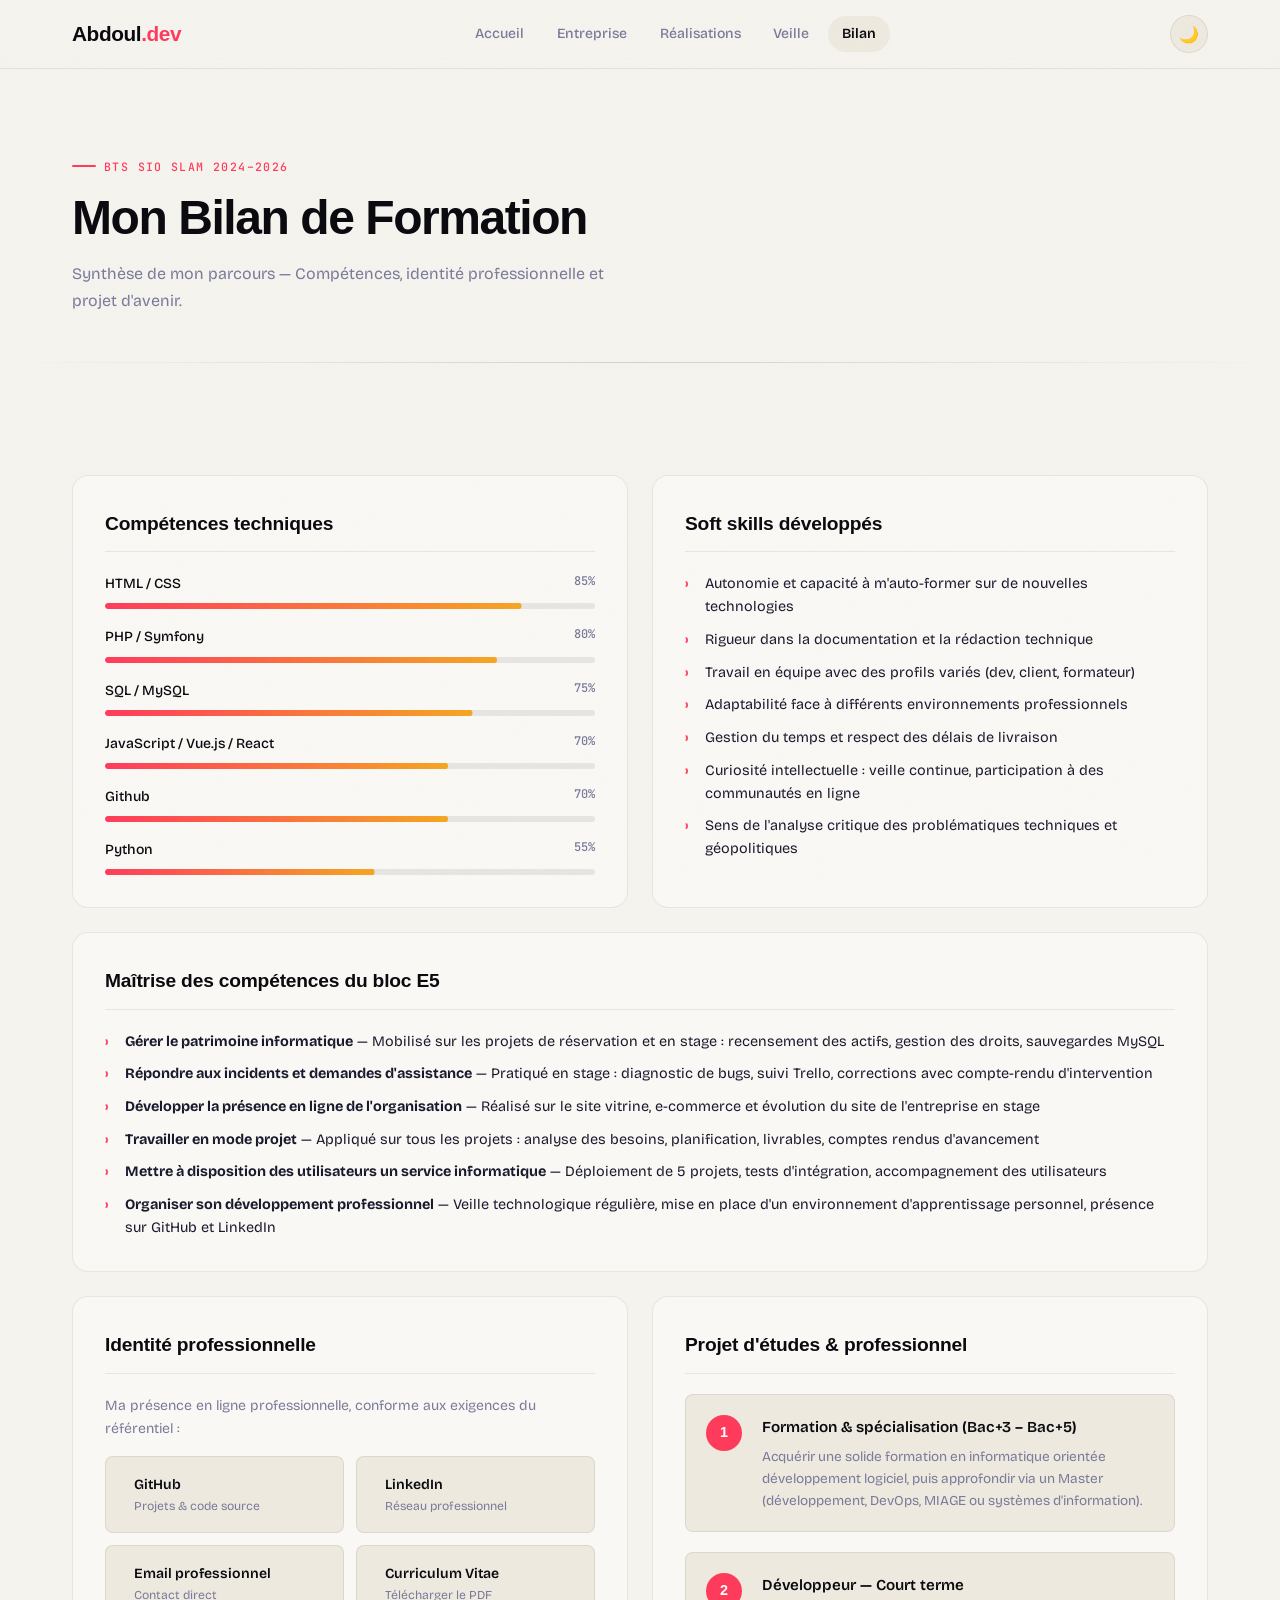
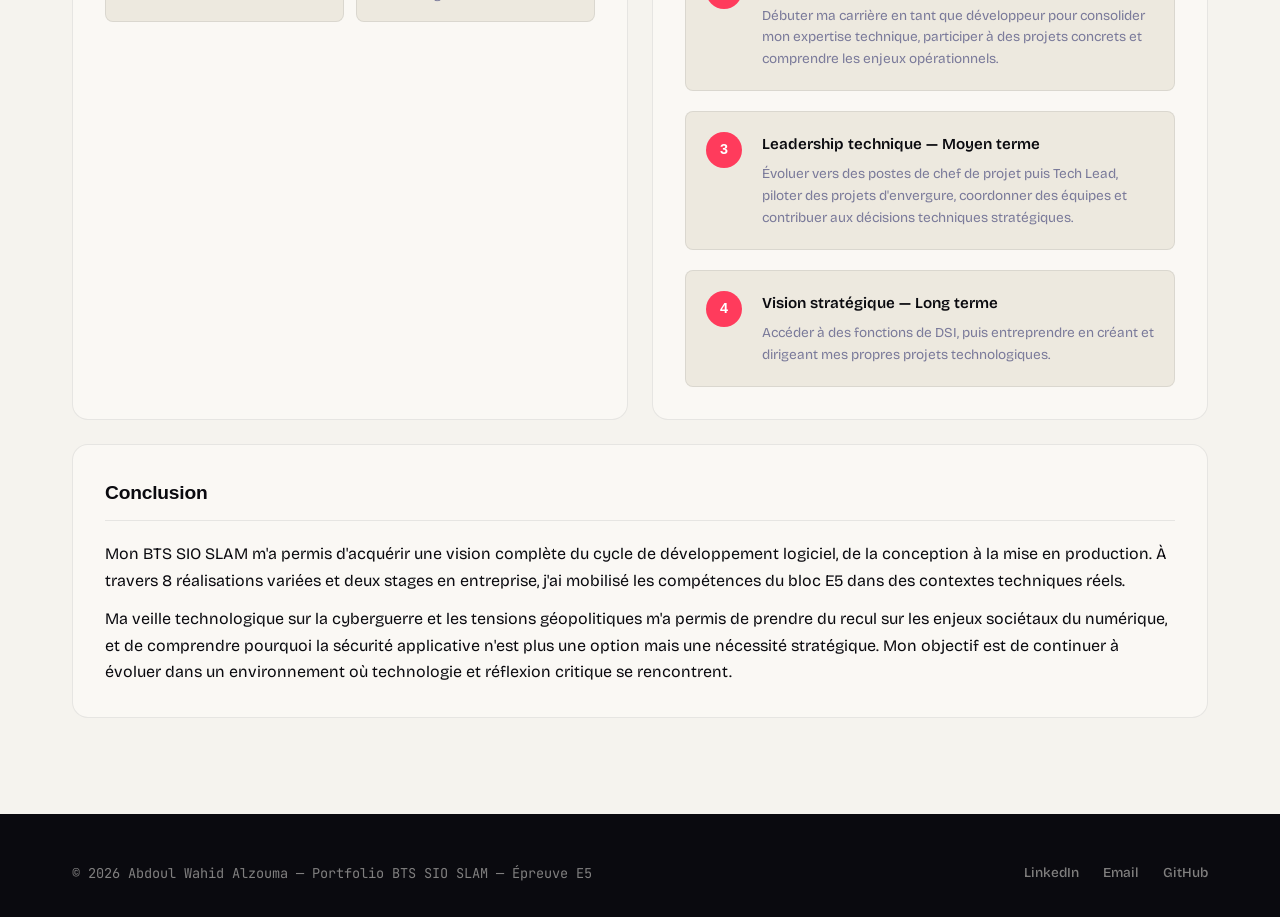
==== commit 95f1e6e7: "Mise à jour du portfolio" ====
--- a/Bilan.html
+++ b/Bilan.html
@@ -2,7 +2,7 @@
 <html lang="fr">
 <head>
   <meta charset="UTF-8">
-  <meta name="viewport" content="width=device-width, initial-scale=1.0">
+  <meta name="viewport" content="width=device-width, initial-scale=1, viewport-fit=cover">
   <title>Bilan — Portfolio BTS SIO SLAM</title>
   <link rel="stylesheet" href="style.css">
   <link rel="stylesheet" href="https://cdnjs.cloudflare.com/ajax/libs/font-awesome/6.5.0/css/all.min.css">
@@ -71,7 +71,7 @@
                 <div class="skill-bar-track"><div class="skill-bar-fill" style="--target:0.70"></div></div>
               </div>
               <div class="skill-item">
-                <div class="skill-label"><span>Git / Versionning</span><span>70%</span></div>
+                <div class="skill-label"><span>Github</span><span>70%</span></div>
                 <div class="skill-bar-track"><div class="skill-bar-fill" style="--target:0.70"></div></div>
               </div>
               <div class="skill-item">
--- a/style.css
+++ b/style.css
@@ -1145,4 +1145,350 @@
 
 .project:hover .project-thumb img {
   transform: scale(1.05);
+}
+
+/* ===== CORRECTIF RESPONSIVE GLOBAL 2026 ===== */
+html {
+  width: 100%;
+  overflow-x: hidden;
+  -webkit-text-size-adjust: 100%;
+}
+
+body {
+  width: 100%;
+  min-width: 0;
+  overflow-x: clip;
+}
+
+main,
+section,
+header,
+footer,
+.container,
+.hero-inner,
+.preview-grid,
+.projects-grid,
+.articles-grid,
+.bilan-grid,
+.entreprises-grid,
+.stats-grid,
+.synthesis-content,
+.project,
+.article-card,
+.bilan-section,
+.entreprise-card,
+.preview-card {
+  min-width: 0;
+}
+
+p,
+li,
+a,
+span,
+h1,
+h2,
+h3,
+h4,
+td,
+th {
+  overflow-wrap: anywhere;
+  word-break: normal;
+}
+
+img,
+video,
+iframe,
+embed,
+object {
+  max-width: 100%;
+  height: auto;
+}
+
+.tableau-wrapper {
+  width: 100%;
+  max-width: 100%;
+  overflow-x: auto;
+  -webkit-overflow-scrolling: touch;
+}
+
+.tableau-synthese {
+  min-width: 760px;
+}
+
+@media (max-width: 768px) {
+  .navbar {
+    position: sticky;
+    top: 0;
+  }
+
+  .nav-inner {
+    height: 60px;
+    gap: 0.75rem;
+  }
+
+  .logo {
+    font-size: 1.08rem;
+  }
+
+  .mobile-nav {
+    width: min(86vw, 320px);
+    max-width: 100%;
+    padding-top: calc(1.25rem + env(safe-area-inset-top));
+    padding-bottom: calc(1.25rem + env(safe-area-inset-bottom));
+  }
+
+  .hero {
+    min-height: auto;
+    padding: 1.25rem 0 2rem;
+    overflow: hidden;
+  }
+
+  .hero-inner {
+    display: grid;
+    grid-template-columns: 1fr;
+    gap: 2rem;
+    padding: 2.5rem 0;
+  }
+
+  .hero-title {
+    font-size: clamp(2.15rem, 13vw, 3.4rem);
+    line-height: 1.05;
+  }
+
+  .hero-lead,
+  .section-subtitle {
+    font-size: 0.98rem;
+  }
+
+  .hero-ctas {
+    display: grid;
+    grid-template-columns: 1fr;
+    gap: 0.75rem;
+  }
+
+  .hero-ctas .btn,
+  .btn {
+    width: 100%;
+    justify-content: center;
+    white-space: normal;
+    text-align: center;
+  }
+
+  .quick-stats {
+    max-width: 100%;
+    padding: 1rem;
+  }
+
+  .quick-stats li {
+    flex-direction: column;
+    align-items: flex-start;
+    gap: 0.2rem;
+  }
+
+  .quick-stats li strong {
+    min-width: 0;
+  }
+
+  .hero-card {
+    width: 100%;
+    max-width: 420px;
+    margin: 0 auto;
+  }
+
+  .profile-placeholder {
+    height: 210px;
+  }
+
+  .card-links {
+    display: grid;
+    grid-template-columns: repeat(2, minmax(0, 1fr));
+    gap: 0.65rem;
+  }
+
+  .card-links a,
+  .card-link {
+    width: 100%;
+    justify-content: center;
+    text-align: center;
+  }
+
+  .preview,
+  .projects-section,
+  .veille-section,
+  .entreprise-section,
+  .bilan,
+  .page-header {
+    padding-left: 0;
+    padding-right: 0;
+  }
+
+  .page-header {
+    padding-top: 3rem;
+  }
+
+  .preview-grid,
+  .projects-grid,
+  .articles-grid,
+  .bilan-grid,
+  .entreprises-grid,
+  .stats-grid,
+  .synthesis-content,
+  .project-detail-grid,
+  .identity-grid {
+    grid-template-columns: 1fr !important;
+  }
+
+  .project-header {
+    display: block;
+  }
+
+  .project-thumb {
+    height: 190px;
+  }
+
+  .filter-buttons,
+  .projects-filter,
+  .tech-stack,
+  .project-tags,
+  .footer-links {
+    display: flex;
+    flex-wrap: wrap;
+    gap: 0.5rem;
+  }
+
+  .filter-btn {
+    white-space: normal;
+  }
+
+  .marquee-item {
+    padding: 0 1.25rem;
+  }
+}
+
+@media (max-width: 430px) {
+  .container {
+    padding-left: max(1rem, env(safe-area-inset-left));
+    padding-right: max(1rem, env(safe-area-inset-right));
+  }
+
+  .hero-title,
+  .section-title {
+    letter-spacing: -0.02em;
+  }
+
+  .hero-badge {
+    max-width: 100%;
+    white-space: normal;
+    line-height: 1.35;
+  }
+
+  .card-links {
+    grid-template-columns: 1fr;
+  }
+
+  .project-thumb {
+    height: 165px;
+  }
+
+  .article-header,
+  .project-meta,
+  .skill-label {
+    flex-direction: column;
+    align-items: flex-start;
+    gap: 0.35rem;
+  }
+
+  .site-footer {
+    padding-bottom: calc(2rem + env(safe-area-inset-bottom));
+  }
+}
+
+/* ===== TABLEAU DE SYNTHÈSE RESPONSIVE MOBILE ===== */
+
+@media (max-width: 768px) {
+  .tableau-wrapper {
+    overflow-x: visible;
+    border: none;
+  }
+
+  .tableau-synthese,
+  .tableau-synthese thead,
+  .tableau-synthese tbody,
+  .tableau-synthese th,
+  .tableau-synthese td,
+  .tableau-synthese tr {
+    display: block;
+    width: 100%;
+  }
+
+  .tableau-synthese thead {
+    display: none;
+  }
+
+  .tableau-synthese tr {
+    margin-bottom: 1rem;
+    background: var(--paper-card);
+    border: 1px solid var(--border);
+    border-radius: var(--r);
+    padding: 1rem;
+    box-shadow: var(--shadow-sm);
+  }
+
+  .tableau-synthese td {
+    border: none;
+    padding: 0.65rem 0;
+    display: flex;
+    flex-direction: column;
+    gap: 0.25rem;
+    font-size: 0.9rem;
+  }
+
+  .tableau-synthese td::before {
+    font-family: var(--font-mono);
+    font-size: 0.7rem;
+    text-transform: uppercase;
+    letter-spacing: 0.08em;
+    color: var(--electric);
+    font-weight: 600;
+  }
+
+  .tableau-synthese td:nth-child(1)::before {
+    content: "Réalisation";
+  }
+
+  .tableau-synthese td:nth-child(2)::before {
+    content: "Période";
+  }
+
+  .tableau-synthese td:nth-child(3)::before {
+    content: "Contexte";
+  }
+
+  .tableau-synthese td:nth-child(4)::before {
+    content: "Compétences E5";
+  }
+
+  .tableau-synthese td:nth-child(5)::before {
+    content: "Stack";
+  }
+
+  .tableau-synthese td[colspan="5"] {
+    background: transparent !important;
+    color: var(--electric) !important;
+    padding: 0;
+    margin: 1.5rem 0 0.75rem;
+    border: none;
+    box-shadow: none;
+    font-size: 0.8rem;
+  }
+
+  .tableau-synthese td[colspan="5"]::before {
+    content: "";
+  }
+
+  .comp-badge {
+    display: inline-flex;
+    width: fit-content;
+    margin: 0.15rem 0.15rem 0.15rem 0;
+  }
 }
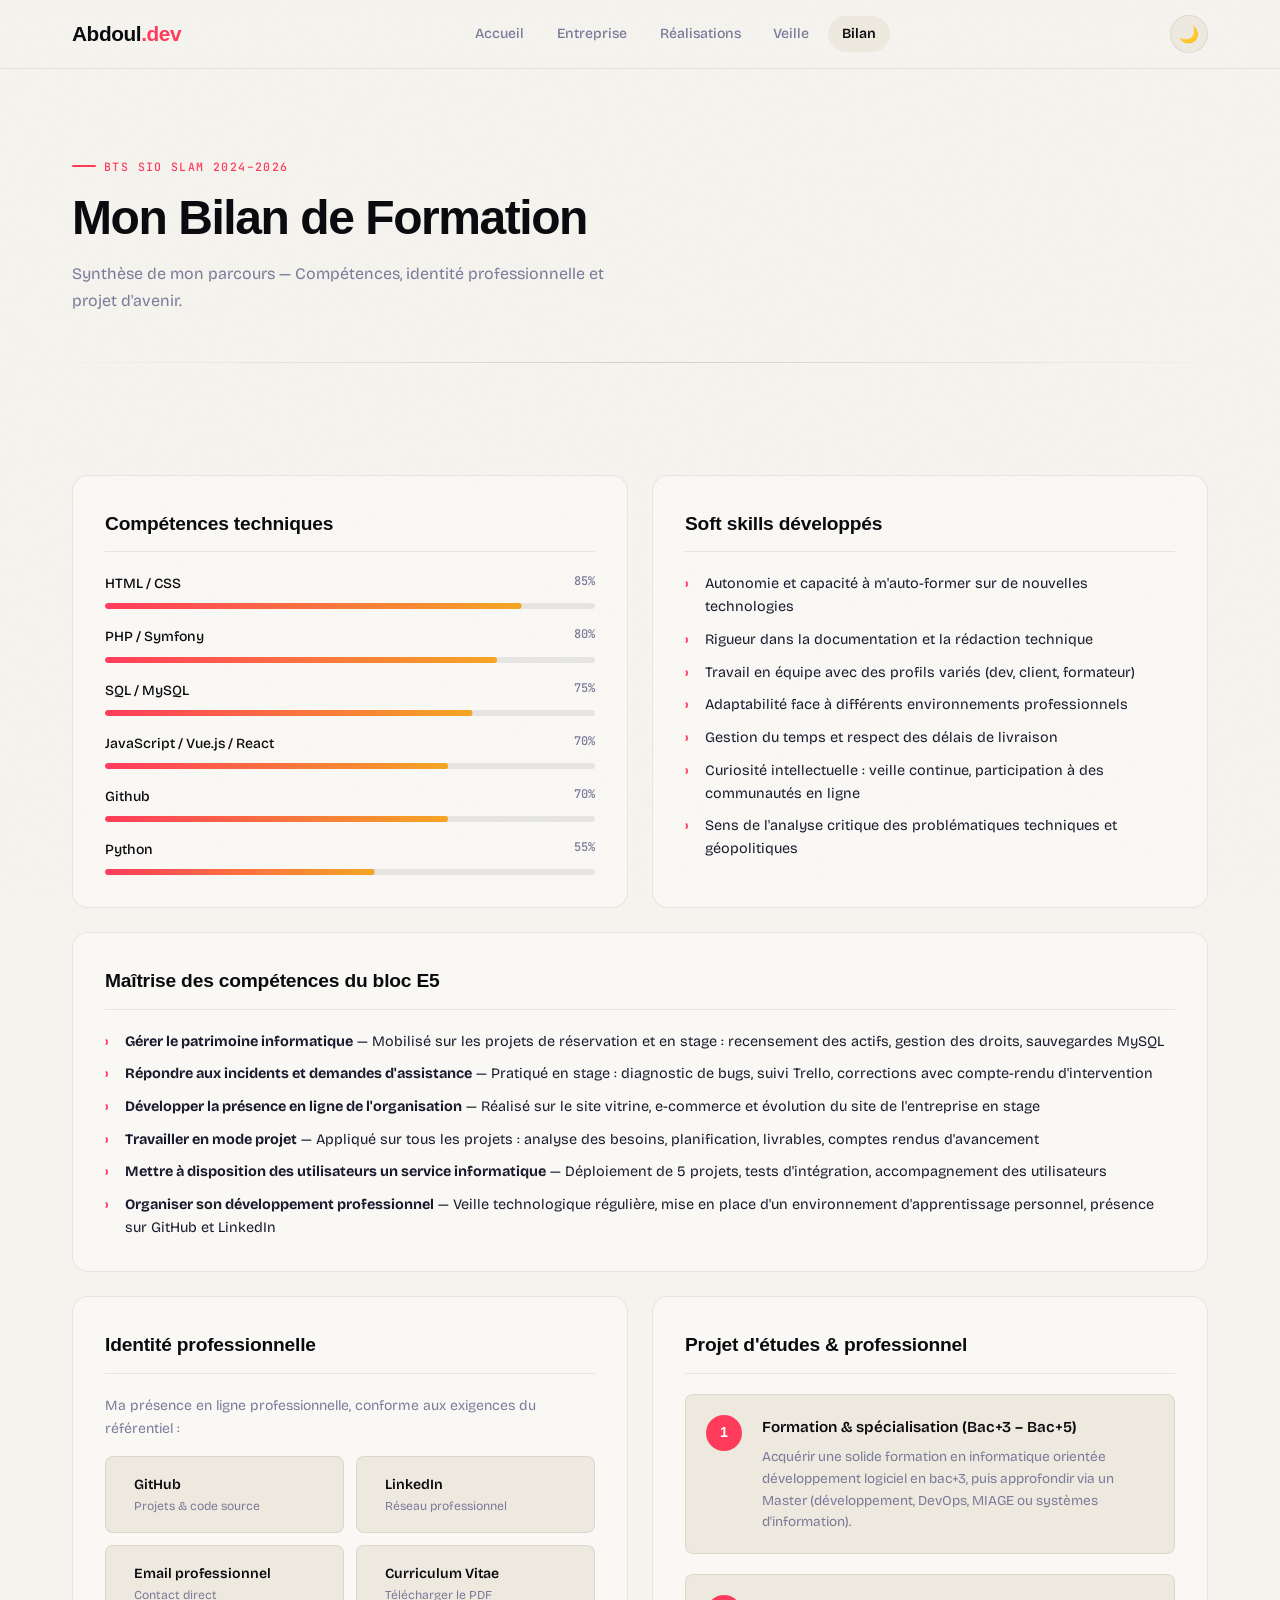
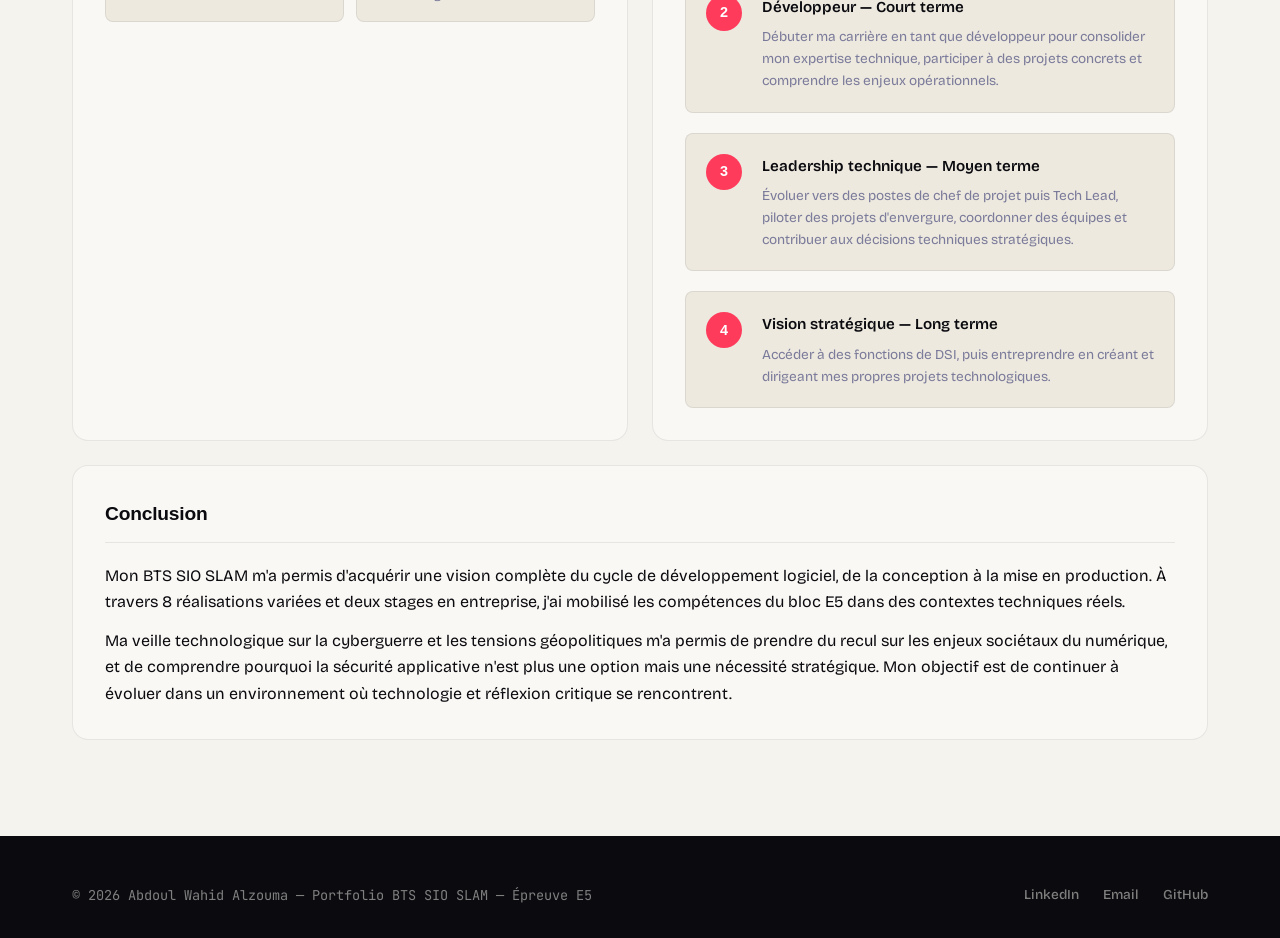
==== commit b147b9cf: "Mise à jour du portfolio" ====
--- a/Bilan.html
+++ b/Bilan.html
@@ -140,7 +140,7 @@
                 <div class="objectif-num">1</div>
                 <div class="objectif-content">
                   <h4>Formation & spécialisation (Bac+3 – Bac+5)</h4>
-                  <p>Acquérir une solide formation en informatique orientée développement logiciel, puis approfondir via un Master (développement, DevOps, MIAGE ou systèmes d'information).</p>
+                  <p>Acquérir une solide formation en informatique orientée développement logiciel en bac+3, puis approfondir via un Master (développement, DevOps, MIAGE ou systèmes d'information).</p>
                 </div>
               </div>
               <div class="objectif-item">
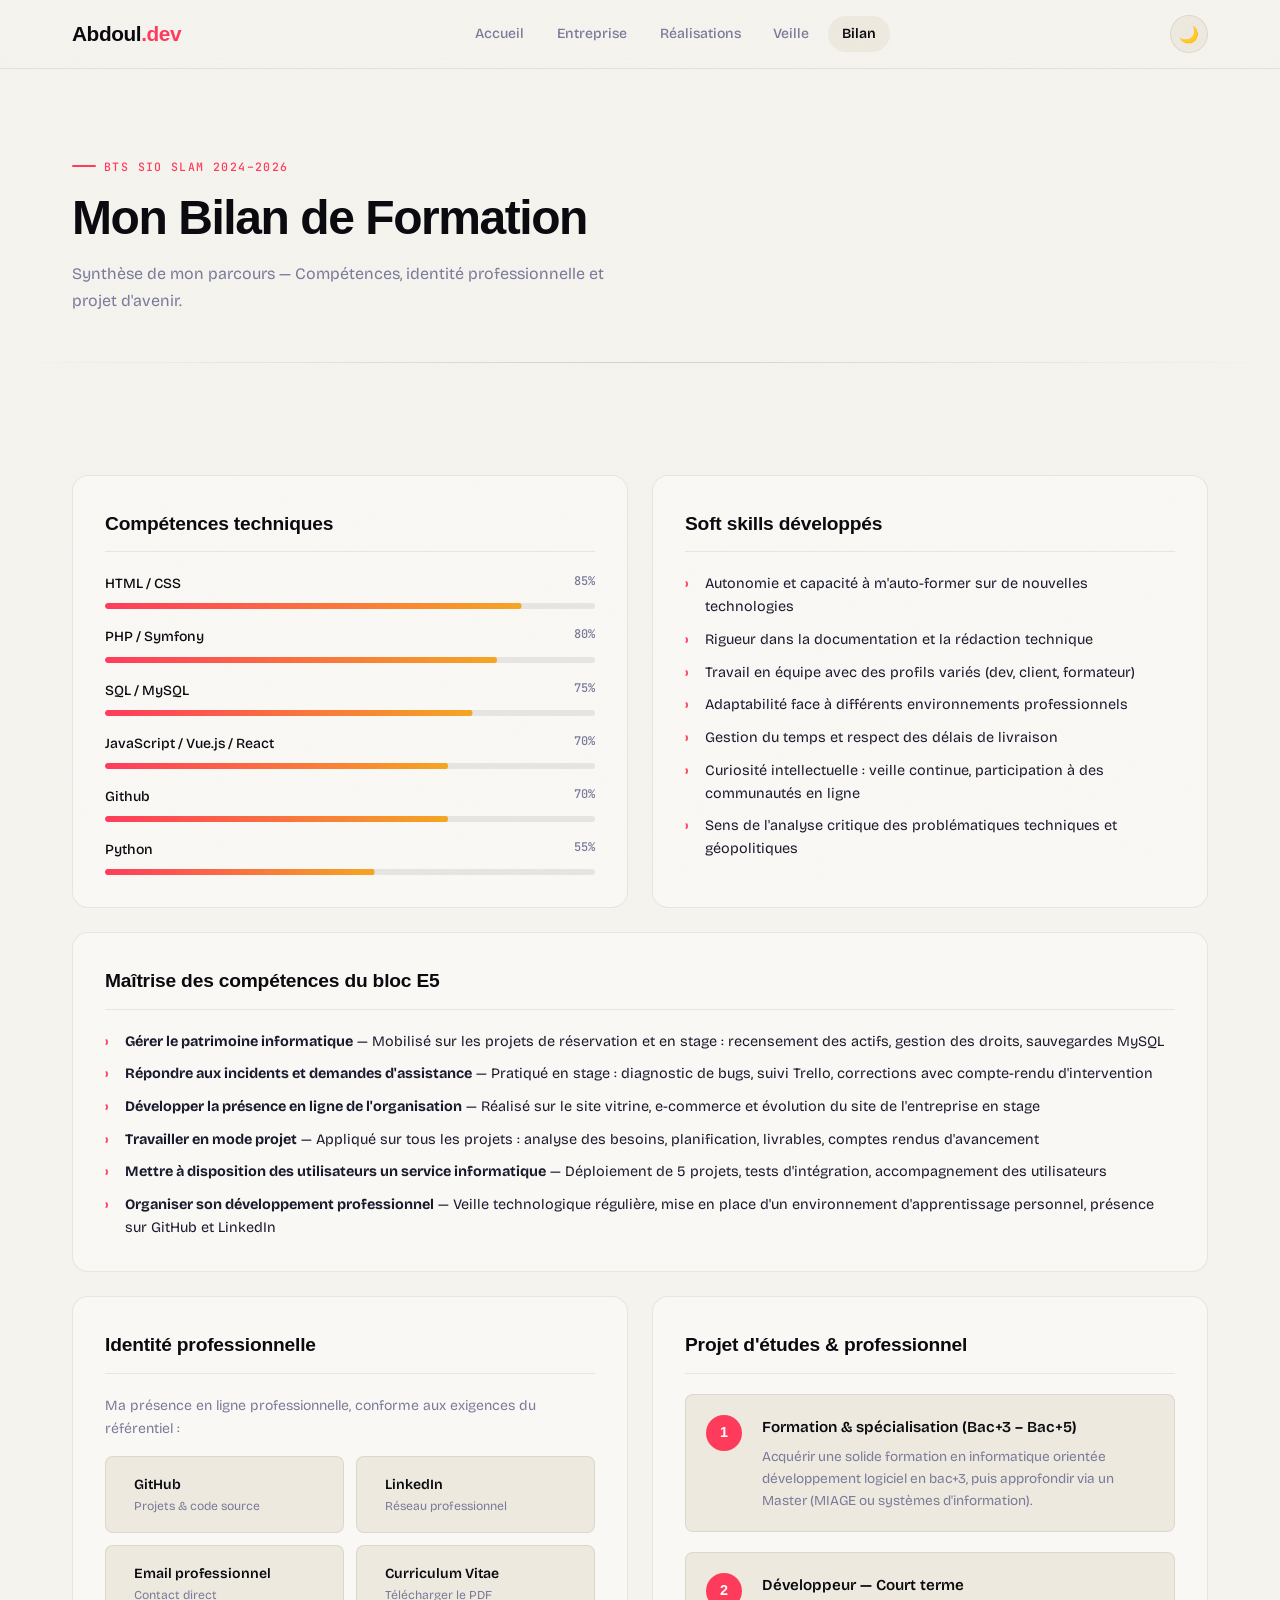
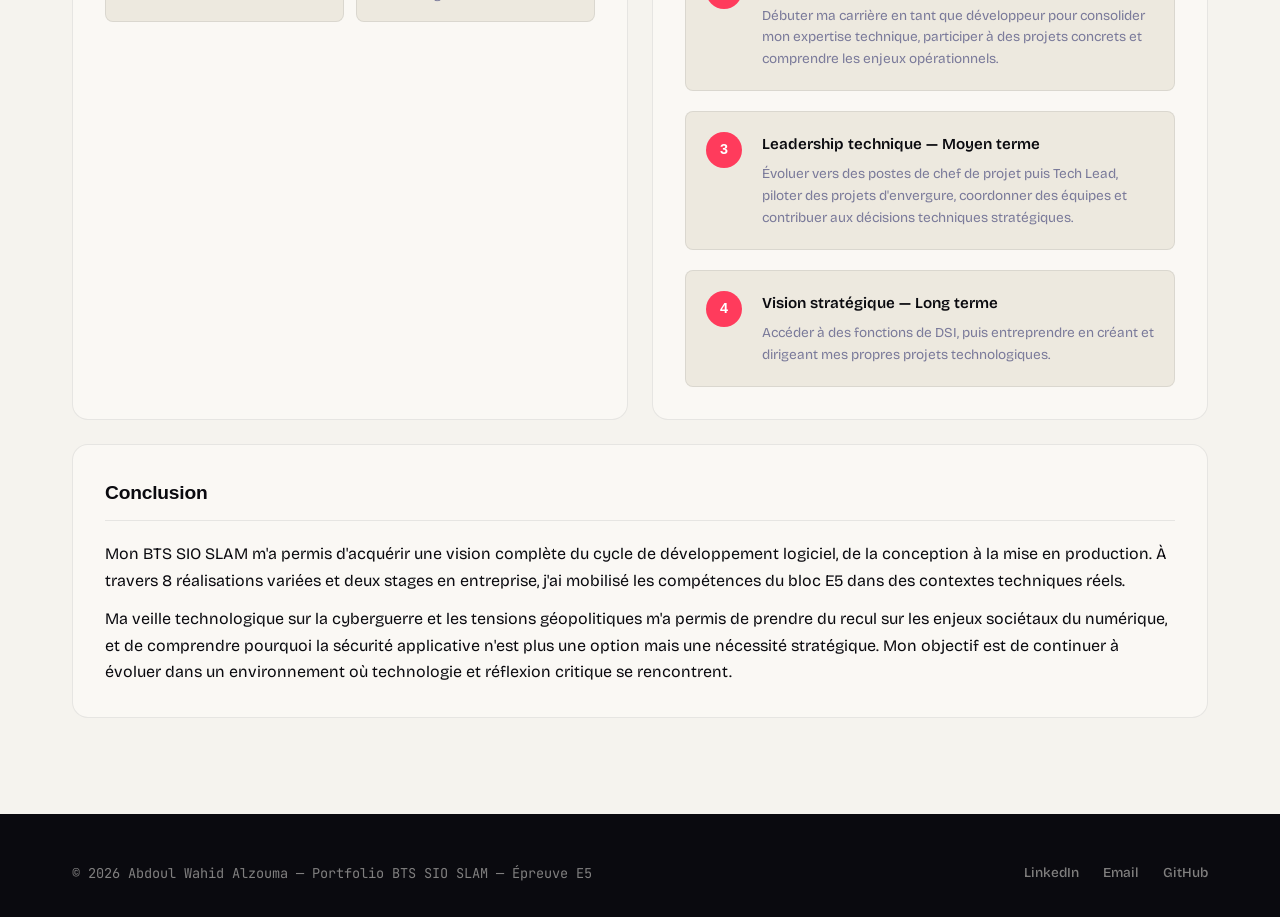
==== commit 5e3c0726: "réalisations" ====
--- a/Bilan.html
+++ b/Bilan.html
@@ -140,7 +140,7 @@
                 <div class="objectif-num">1</div>
                 <div class="objectif-content">
                   <h4>Formation & spécialisation (Bac+3 – Bac+5)</h4>
-                  <p>Acquérir une solide formation en informatique orientée développement logiciel en bac+3, puis approfondir via un Master (développement, DevOps, MIAGE ou systèmes d'information).</p>
+                  <p>Acquérir une solide formation en informatique orientée développement logiciel en bac+3, puis approfondir via un Master (MIAGE ou systèmes d'information).</p>
                 </div>
               </div>
               <div class="objectif-item">
